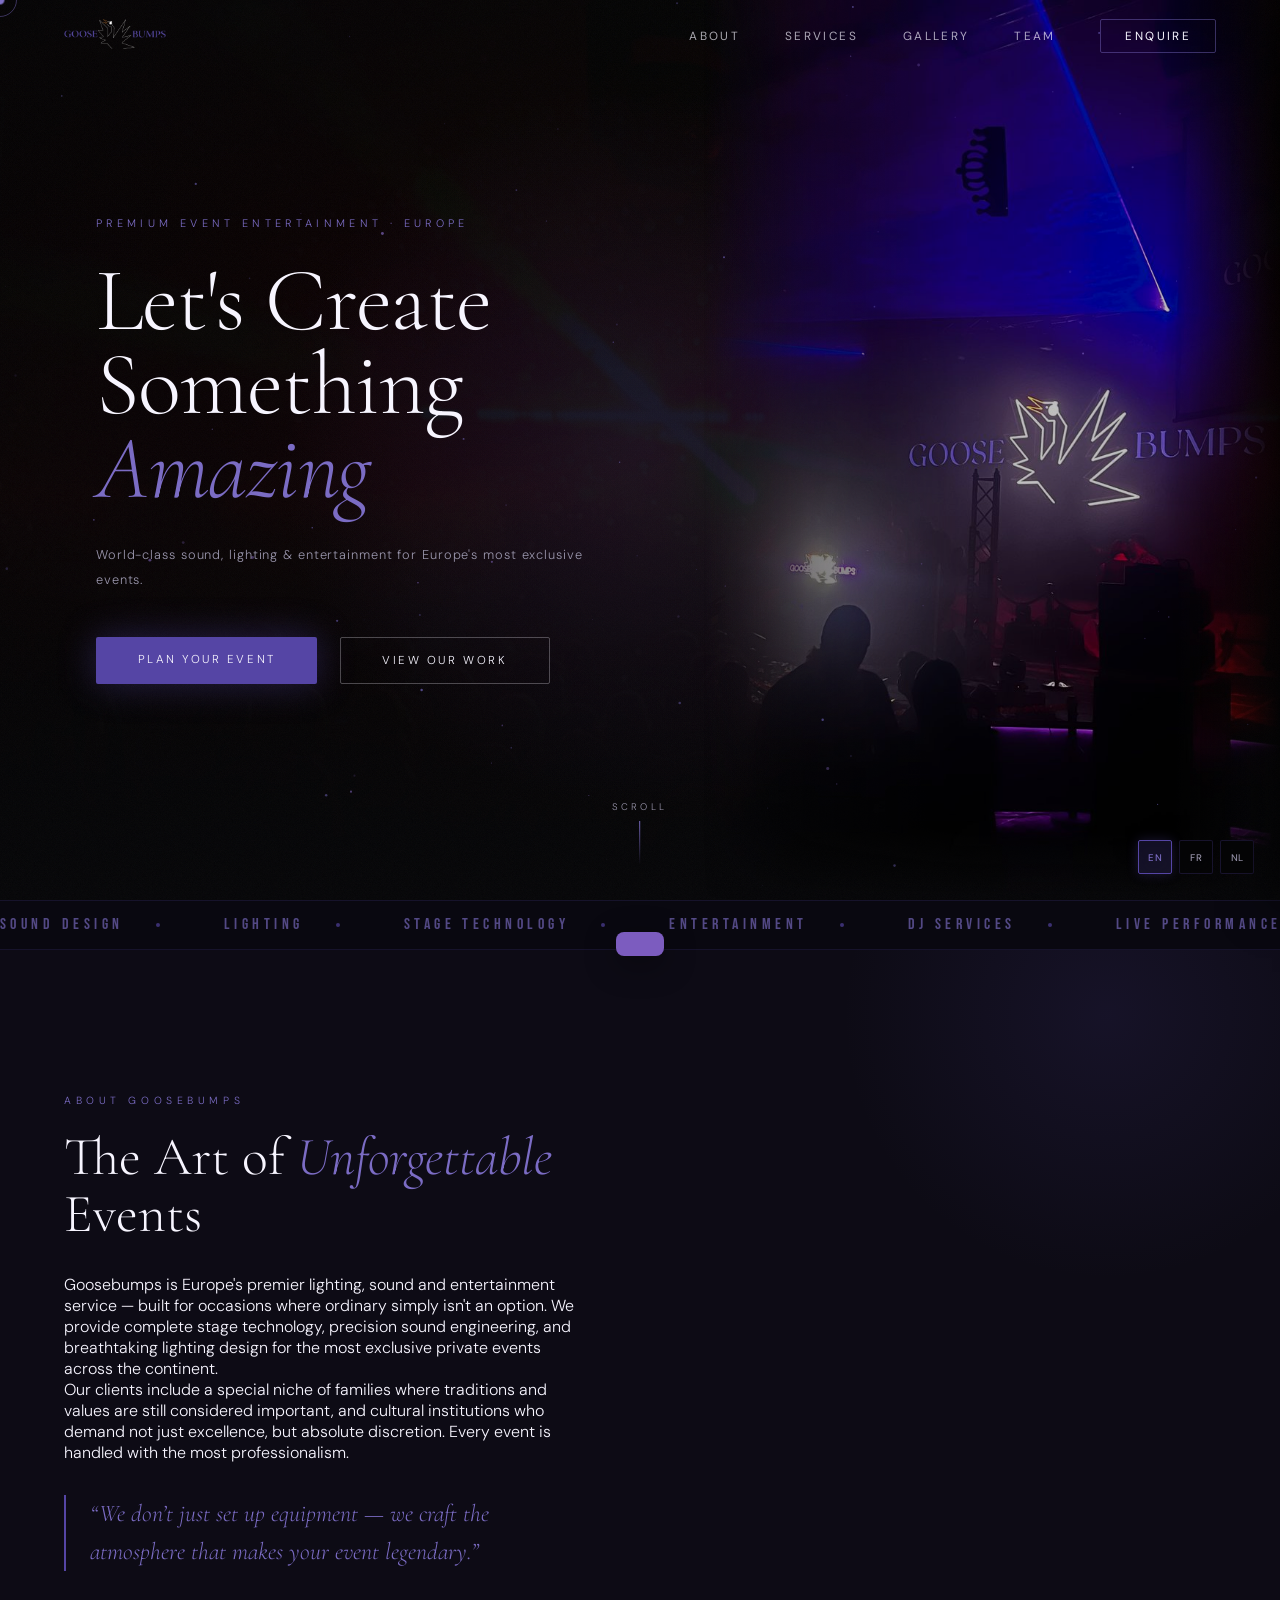
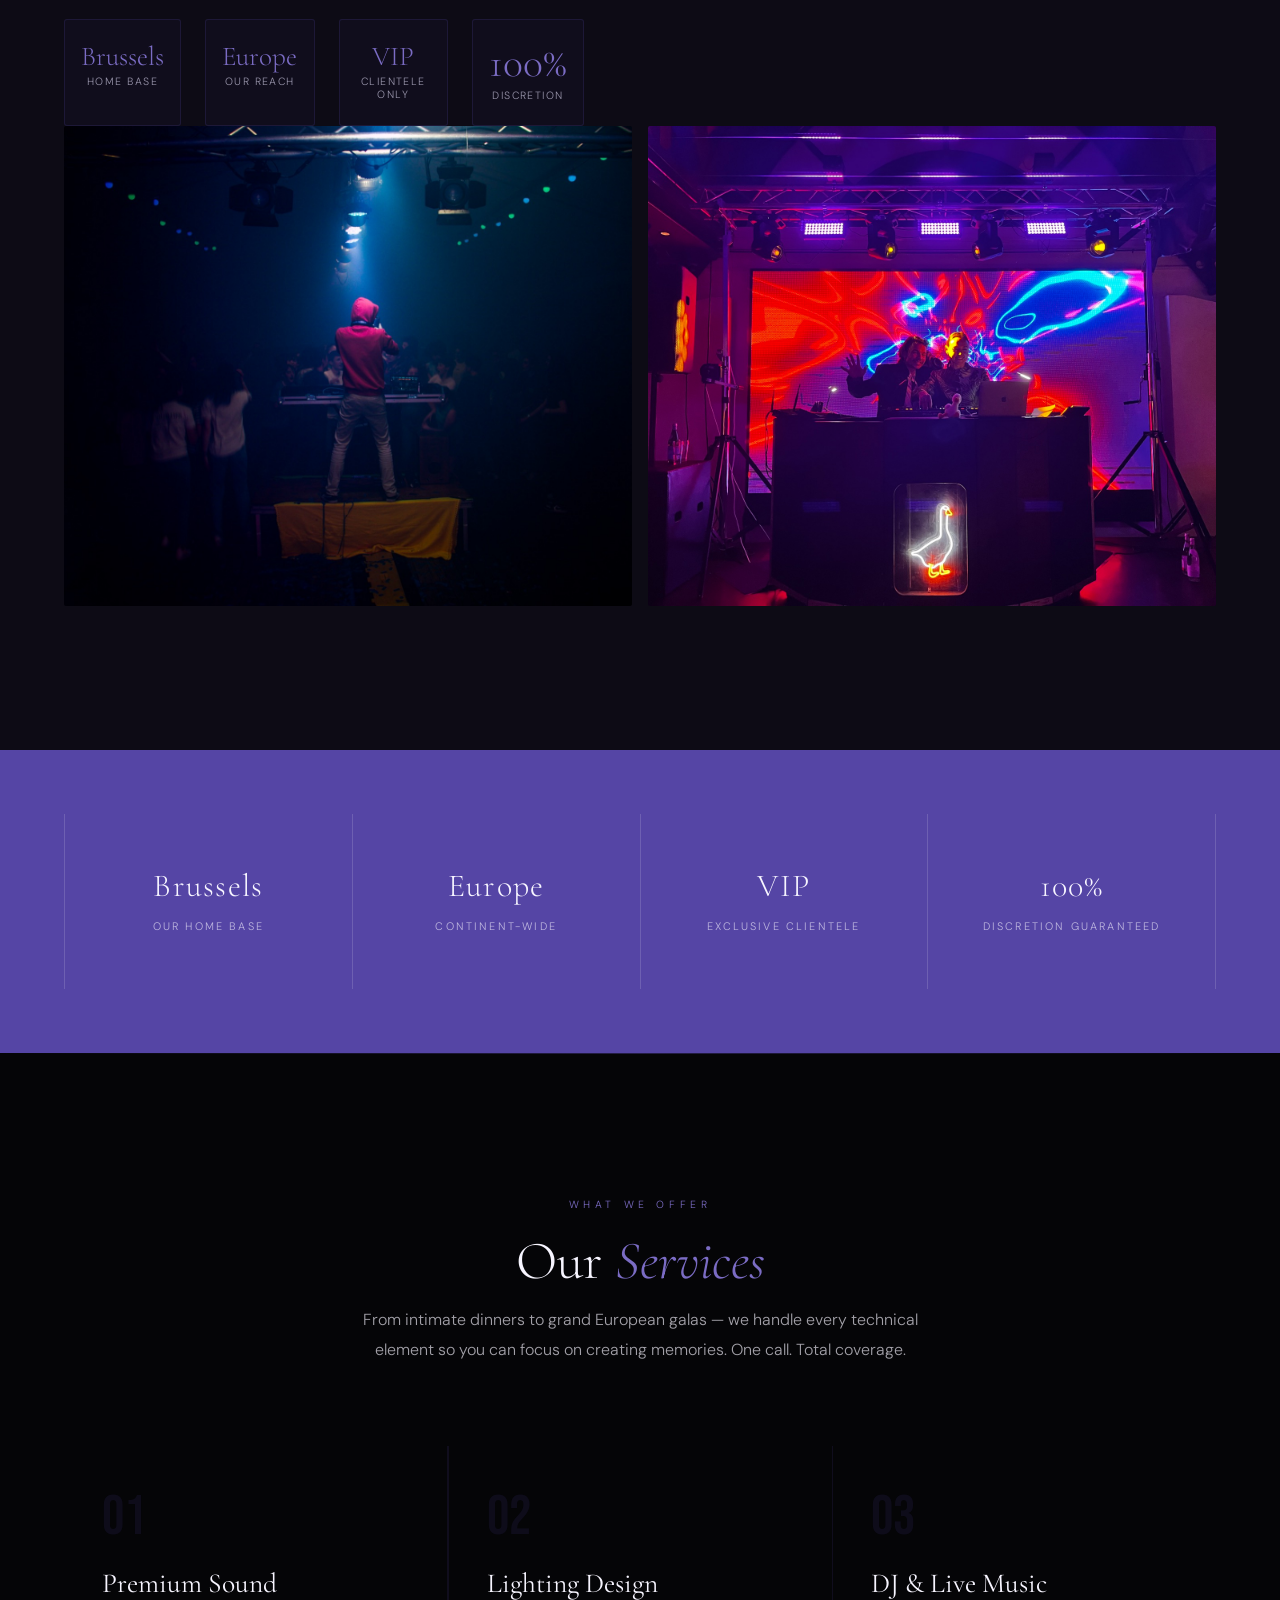
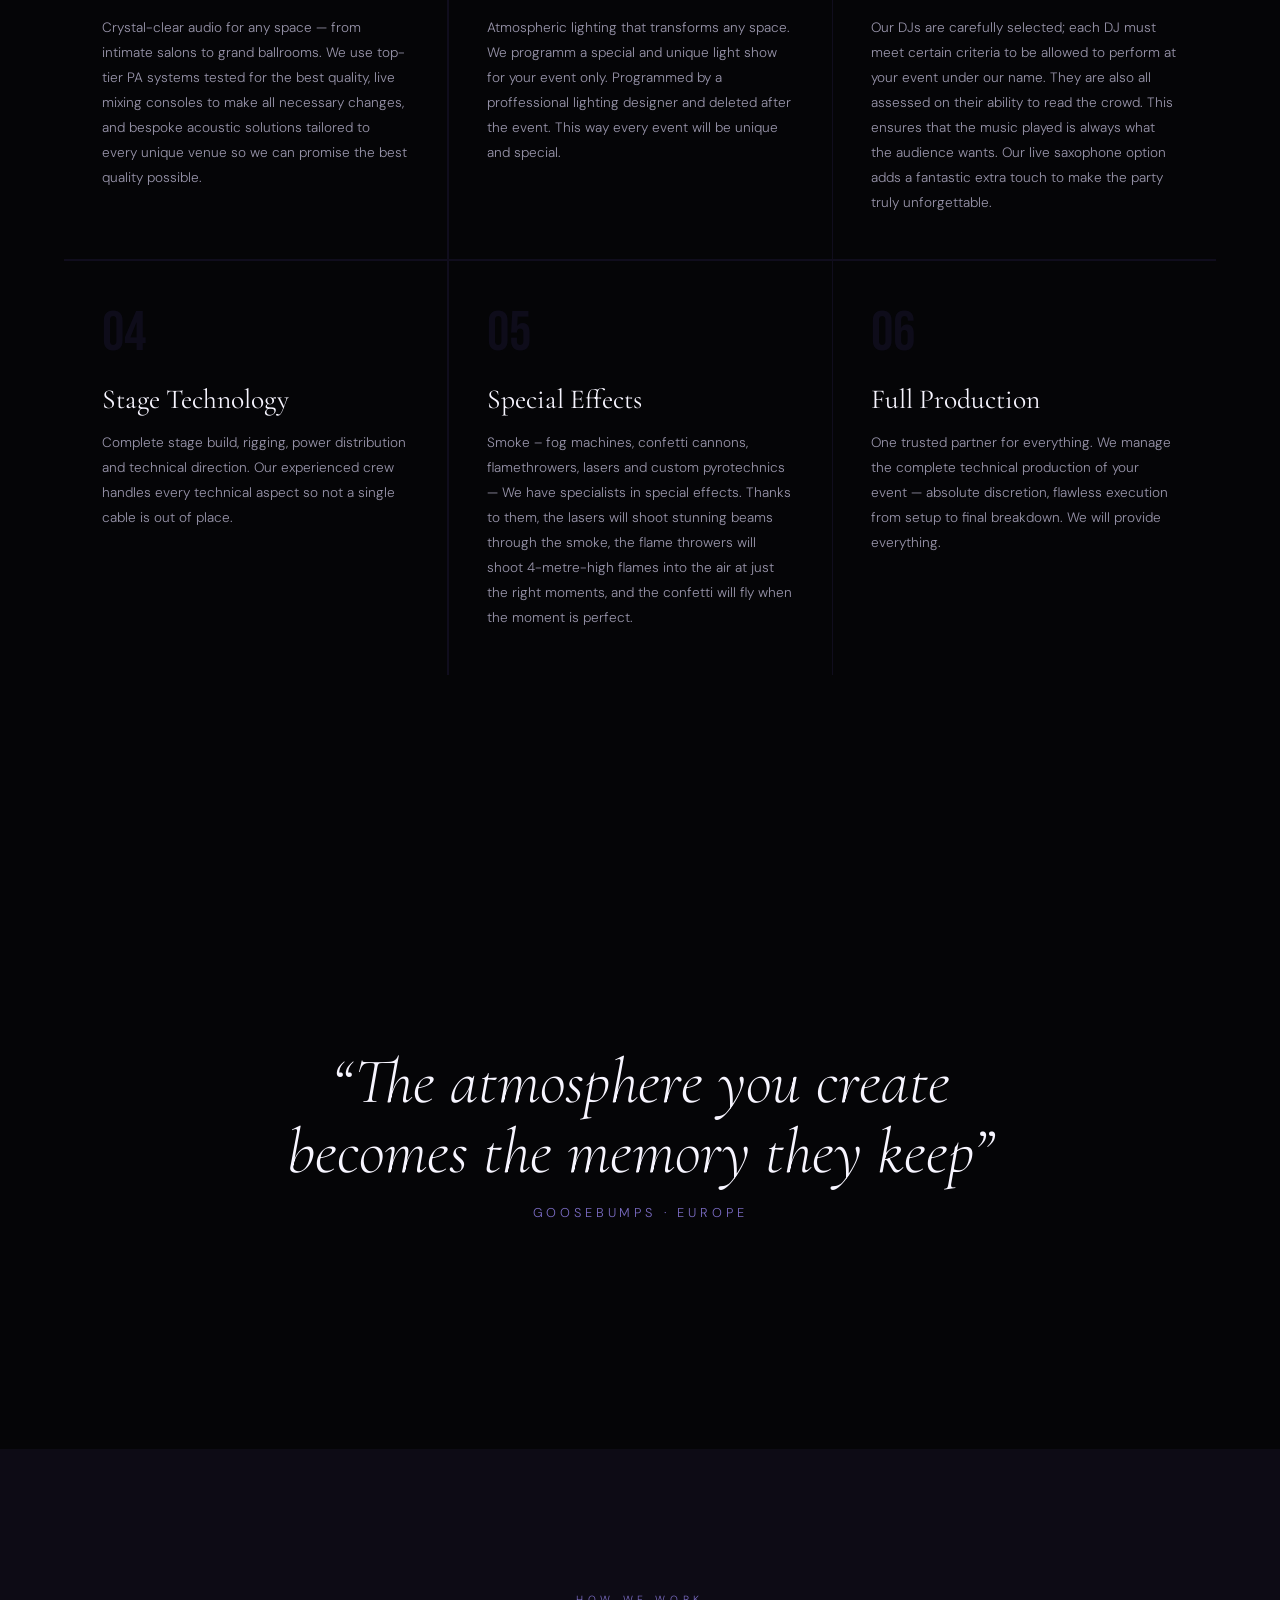
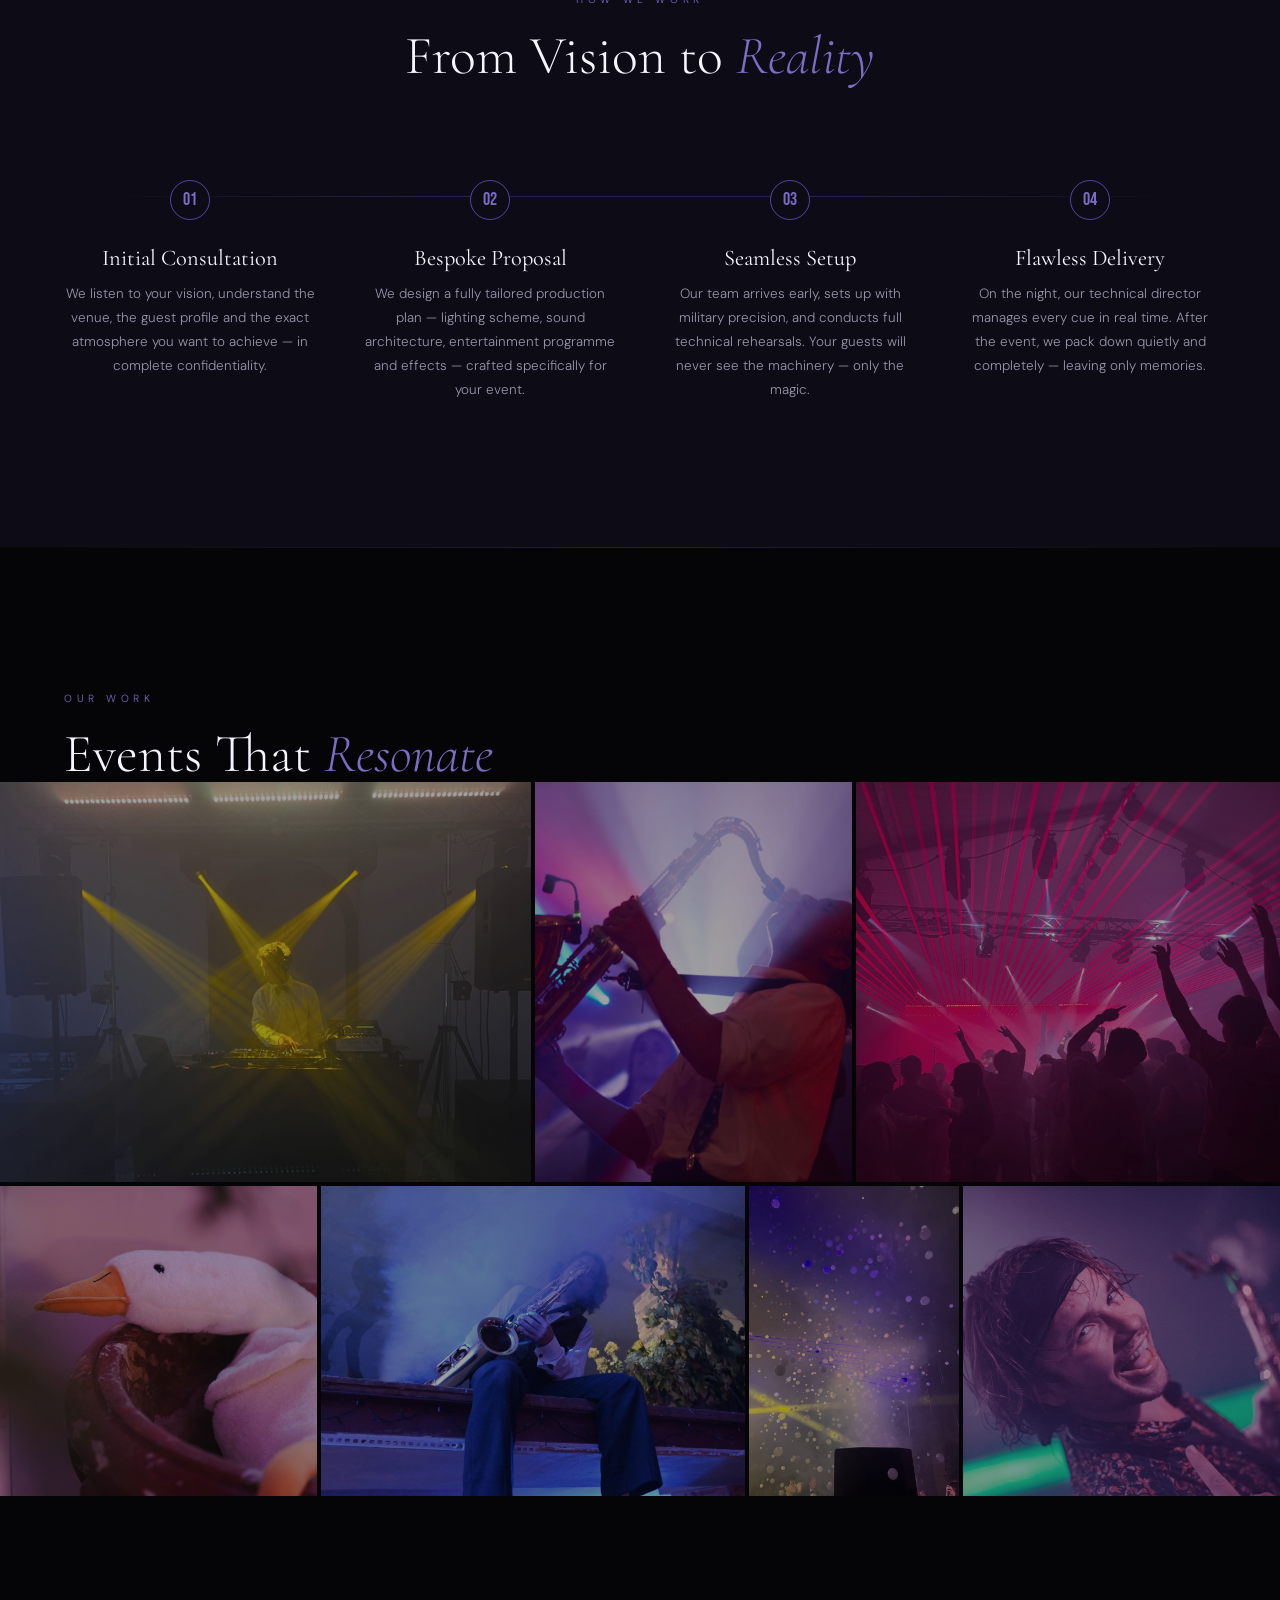
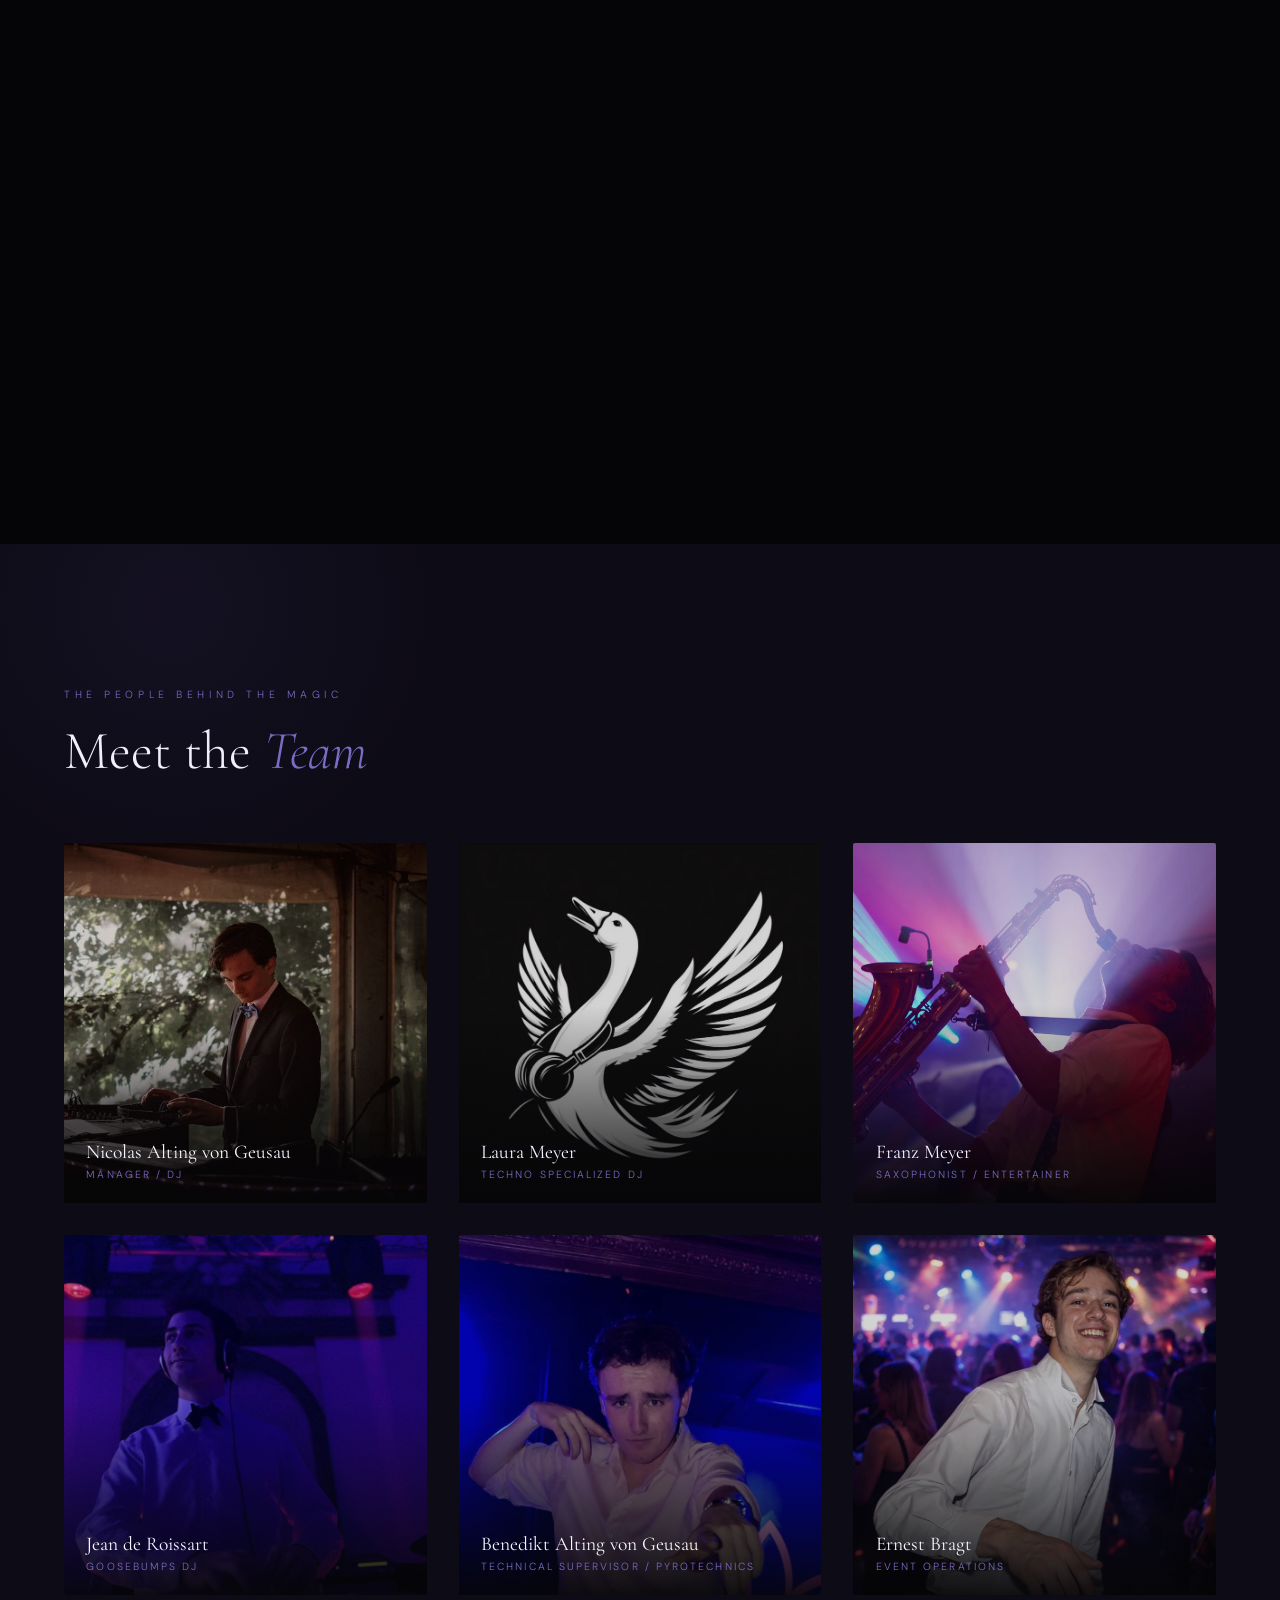
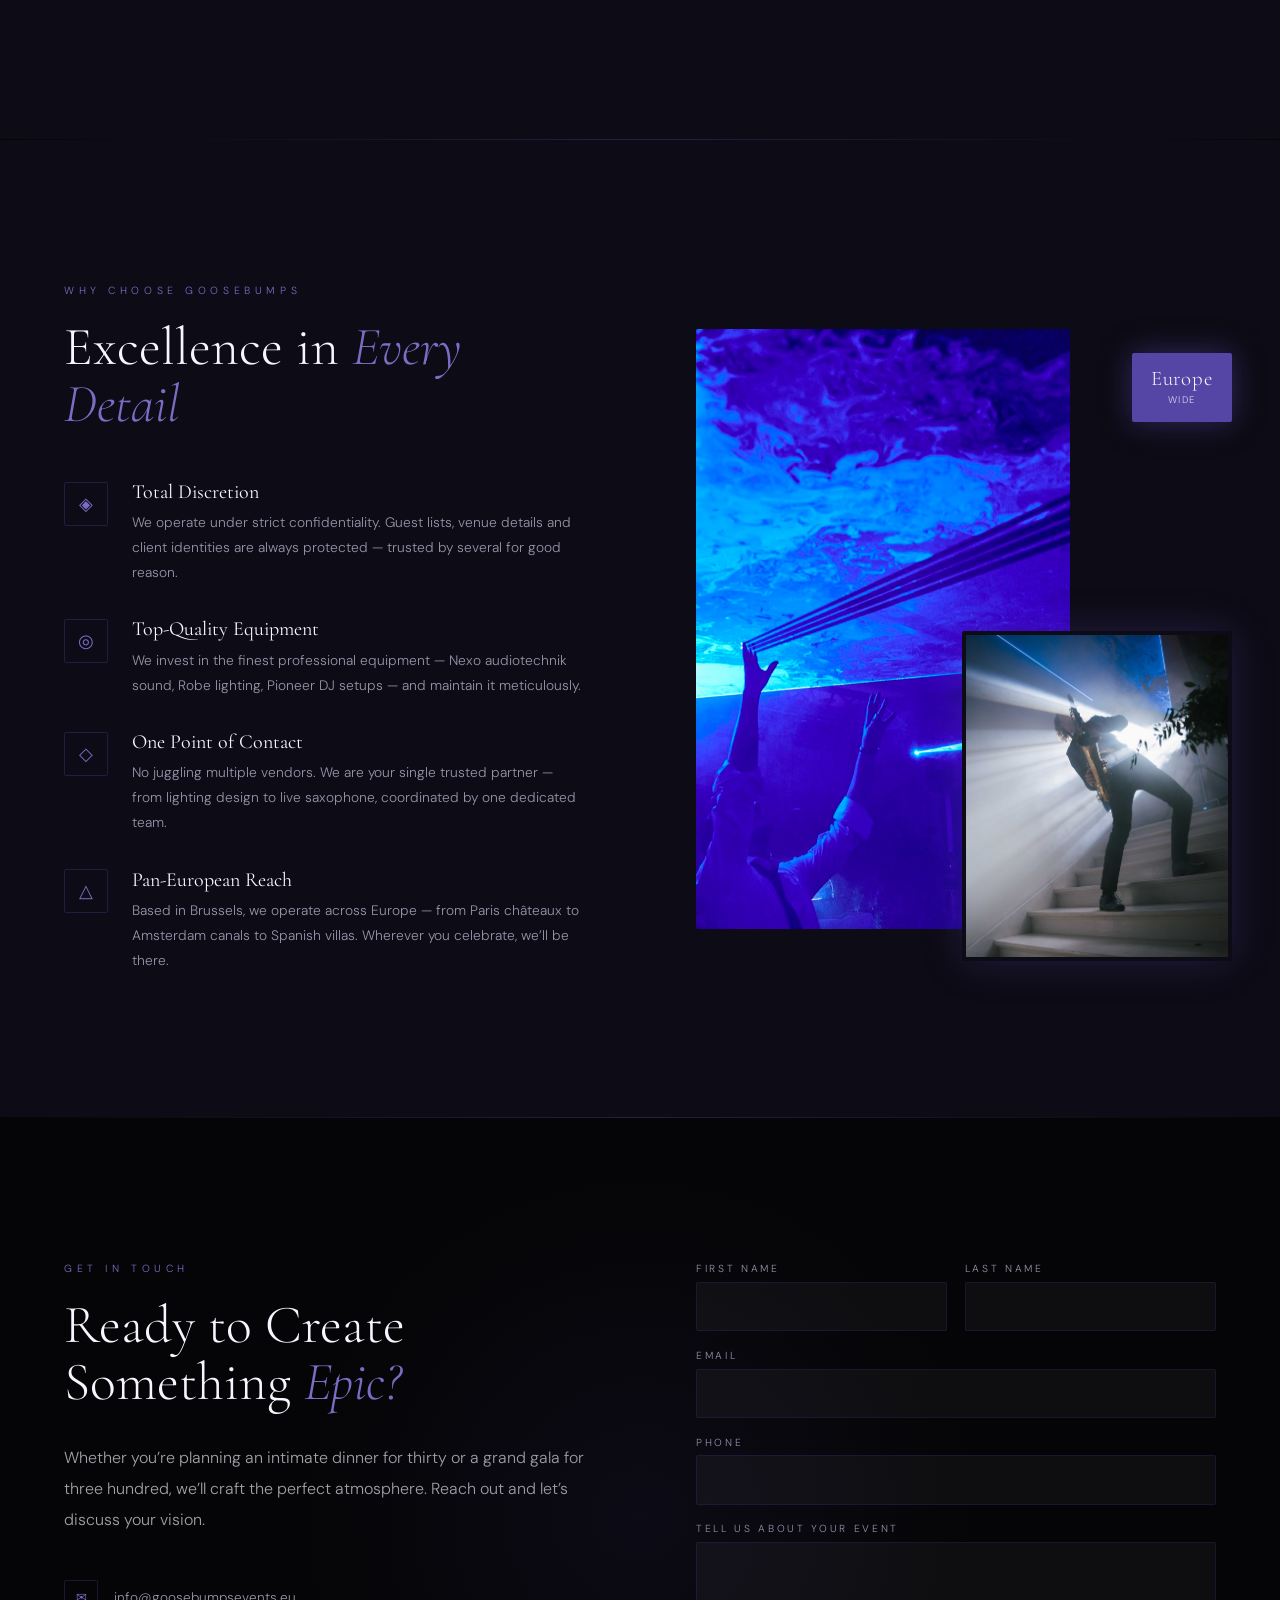
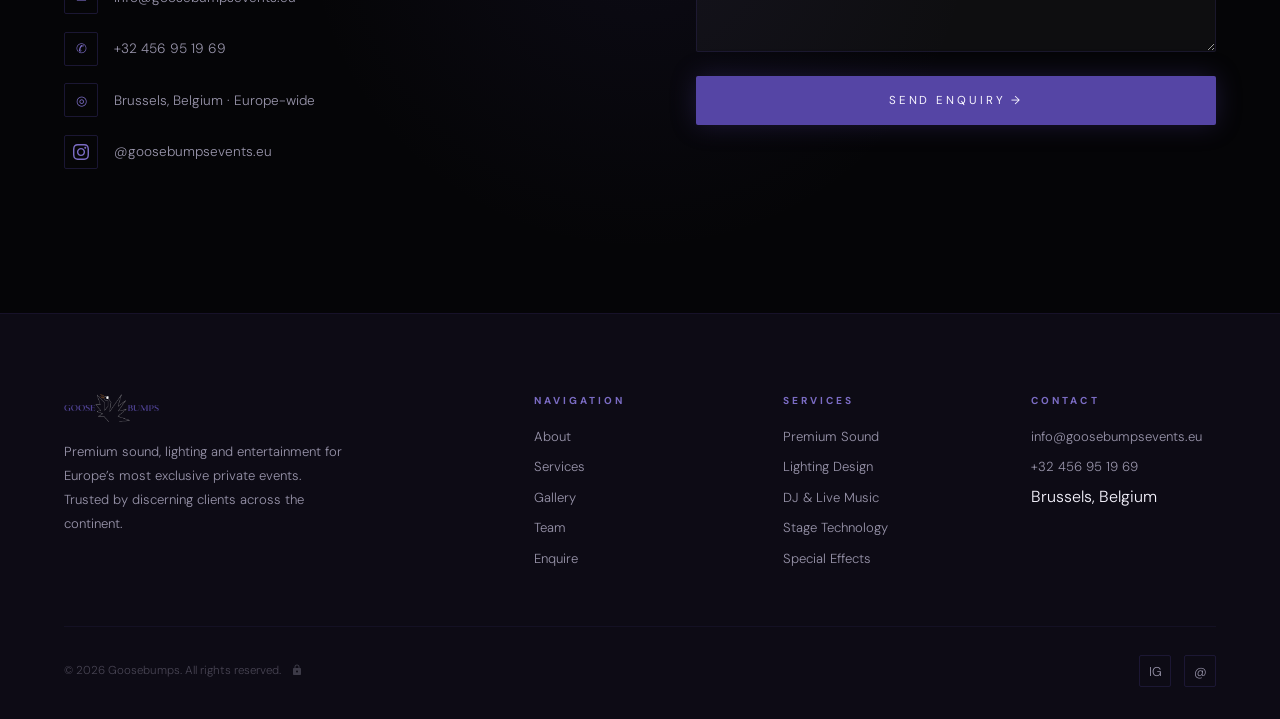
==== goosebumps_website_10_11.html @ fa86d926 "Restructure CMS: full-width topbar + zero overlap with website - Tab buttons move to #gcms-topbar: f" ====
<!DOCTYPE html>
<html lang="en" data-lang="en">
<head>
<meta charset="UTF-8">
<meta name="viewport" content="width=device-width, initial-scale=1.0">

<!-- ── PRIMARY META ── -->
<title>Goosebumps — Premium Sound, Lighting &amp; Event Entertainment | Brussels, Europe</title>
<meta name="description" content="Goosebumps: premium sound design, custom lighting, DJ services, live saxophone &amp; special effects for Europe's most exclusive private events. Brussels-based, operating across Europe.">
<meta name="keywords" content="event entertainment Brussels, premium sound lighting events, luxury event production Europe, DJ live music Belgium, event lighting design, private party entertainment, VIP event services, special effects events, stage technology Belgium, Goosebumps events">
<meta name="robots" content="index, follow, max-snippet:-1, max-image-preview:large, max-video-preview:-1">
<meta name="author" content="Goosebumps Event Entertainment">
<meta name="theme-color" content="#5545A5">

<!-- ── CANONICAL ── -->
<link rel="canonical" href="https://www.goosebumpsevents.eu/">

<!-- ── HREFLANG ── -->
<link rel="alternate" hreflang="en" href="https://www.goosebumpsevents.eu/">
<link rel="alternate" hreflang="fr" href="https://www.goosebumpsevents.eu/?lang=fr">
<link rel="alternate" hreflang="nl" href="https://www.goosebumpsevents.eu/?lang=nl">
<link rel="alternate" hreflang="x-default" href="https://www.goosebumpsevents.eu/">

<!-- ── OPEN GRAPH ── -->
<meta property="og:type" content="website">
<meta property="og:site_name" content="Goosebumps">
<meta property="og:url" content="https://www.goosebumpsevents.eu/">
<meta property="og:title" content="Goosebumps — Premium Sound, Lighting &amp; Event Entertainment | Europe">
<meta property="og:description" content="World-class sound design, custom lighting, DJ services, live saxophone &amp; special effects for Europe's most exclusive private events. Brussels-based, operating across Europe.">
<meta property="og:image" content="https://www.goosebumpsevents.eu/images/about.jpg">
<meta property="og:image:width" content="1200">
<meta property="og:image:height" content="630">
<meta property="og:image:alt" content="Goosebumps — Premium Event Entertainment">
<meta property="og:locale" content="en_GB">
<meta property="og:locale:alternate" content="fr_FR">
<meta property="og:locale:alternate" content="nl_BE">

<!-- ── TWITTER CARD ── -->
<meta name="twitter:card" content="summary_large_image">
<meta name="twitter:site" content="@goosebumpsevents">
<meta name="twitter:title" content="Goosebumps — Premium Sound, Lighting &amp; Event Entertainment | Europe">
<meta name="twitter:description" content="World-class sound design, custom lighting, DJ services, live saxophone &amp; special effects for Europe's most exclusive private events. Brussels-based.">
<meta name="twitter:image" content="https://www.goosebumpsevents.eu/images/about.jpg">
<meta name="twitter:image:alt" content="Goosebumps — Premium Event Entertainment">

<!-- ── FAVICON ── -->
<link rel="icon" type="image/x-icon" href="/favicon.ico">
<link rel="icon" type="image/png" sizes="32x32" href="/favicon-32x32.png">
<link rel="icon" type="image/png" sizes="16x16" href="/favicon-16x16.png">
<link rel="apple-touch-icon" sizes="180x180" href="/apple-touch-icon.png">
<link rel="manifest" href="/site.webmanifest">

<!-- ── JSON-LD STRUCTURED DATA ── -->
<script type="application/ld+json">
{
  "@context": "https://schema.org",
  "@graph": [
    {
      "@type": "Organization",
      "@id": "https://www.goosebumpsevents.eu/#organization",
      "name": "Goosebumps",
      "url": "https://www.goosebumpsevents.eu/",
      "logo": {
        "@type": "ImageObject",
        "url": "https://www.goosebumpsevents.eu/images/about.jpg",
        "width": 260,
        "height": 80
      },
      "description": "Goosebumps is Europe's premier premium event entertainment company specialising in world-class sound design, custom lighting, DJ services, live saxophone, stage technology and special effects for exclusive private events.",
      "email": "info@goosebumpsevents.eu",
      "telephone": "+3245695169",
      "address": {
        "@type": "PostalAddress",
        "addressLocality": "Brussels",
        "addressCountry": "BE"
      },
      "areaServed": [
        {"@type": "Country", "name": "Belgium"},
        {"@type": "Country", "name": "France"},
        {"@type": "Country", "name": "Netherlands"},
        {"@type": "Country", "name": "Spain"},
        {"@type": "Continent", "name": "Europe"}
      ],
      "sameAs": [
        "https://www.instagram.com/goosebumpsevents.eu/"
      ],
      "contactPoint": {
        "@type": "ContactPoint",
        "telephone": "+3245695169",
        "email": "info@goosebumpsevents.eu",
        "contactType": "customer service",
        "availableLanguage": ["English", "French", "Dutch"]
      }
    },
    {
      "@type": "EntertainmentBusiness",
      "@id": "https://www.goosebumpsevents.eu/#business",
      "name": "Goosebumps Event Entertainment",
      "url": "https://www.goosebumpsevents.eu/",
      "telephone": "+3245695169",
      "email": "info@goosebumpsevents.eu",
      "address": {
        "@type": "PostalAddress",
        "addressLocality": "Brussels",
        "addressCountry": "BE"
      },
      "description": "Premium sound, lighting and entertainment services for Europe's most exclusive private events and VIP celebrations.",
      "priceRange": "$$$$",
      "areaServed": "Europe",
      "hasOfferCatalog": {
        "@type": "OfferCatalog",
        "name": "Event Entertainment Services",
        "itemListElement": [
          {"@type": "Offer", "itemOffered": {"@type": "Service", "name": "Premium Sound", "description": "Crystal-clear audio, professional PA systems and bespoke acoustic solutions for events of any scale."}},
          {"@type": "Offer", "itemOffered": {"@type": "Service", "name": "Lighting Design", "description": "Atmospheric lighting design and custom show production for exclusive events."}},
          {"@type": "Offer", "itemOffered": {"@type": "Service", "name": "DJ & Live Music", "description": "World-class DJs and live musicians including saxophone for refined ambient sets and electrifying peak hours."}},
          {"@type": "Offer", "itemOffered": {"@type": "Service", "name": "Stage Technology", "description": "Complete stage build, rigging and technical direction for any venue."}},
          {"@type": "Offer", "itemOffered": {"@type": "Service", "name": "Special Effects", "description": "Fog, confetti, flamethrowers, lasers and pyrotechnics to elevate your event."}},
          {"@type": "Offer", "itemOffered": {"@type": "Service", "name": "Full Production", "description": "One-stop production management — from initial concept to flawless delivery."}}
        ]
      },
      "sameAs": [
        "https://www.instagram.com/goosebumpsevents.eu/"
      ]
    },
    {
      "@type": "WebSite",
      "@id": "https://www.goosebumpsevents.eu/#website",
      "url": "https://www.goosebumpsevents.eu/",
      "name": "Goosebumps",
      "description": "Premium event entertainment for Europe's most exclusive events.",
      "publisher": {"@id": "https://www.goosebumpsevents.eu/#organization"},
      "inLanguage": ["en", "fr", "nl"]
    },
    {
      "@type": "WebPage",
      "@id": "https://www.goosebumpsevents.eu/#webpage",
      "url": "https://www.goosebumpsevents.eu/",
      "name": "Goosebumps — Premium Sound, Lighting &amp; Event Entertainment | Brussels, Europe",
      "description": "Goosebumps: premium sound design, custom lighting, DJ services, live saxophone &amp; special effects for Europe's most exclusive private events.",
      "isPartOf": {"@id": "https://www.goosebumpsevents.eu/#website"},
      "about": {"@id": "https://www.goosebumpsevents.eu/#organization"},
      "breadcrumb": {
        "@type": "BreadcrumbList",
        "itemListElement": [
          {"@type": "ListItem", "position": 1, "name": "Home", "item": "https://www.goosebumpsevents.eu/"}
        ]
      }
    },
    {
      "@type": "FAQPage",
      "mainEntity": [
        {
          "@type": "Question",
          "name": "Where does Goosebumps operate?",
          "acceptedAnswer": {"@type": "Answer", "text": "Goosebumps is based in Brussels, Belgium and operates across Europe — including France, Netherlands, Spain, and beyond."}
        },
        {
          "@type": "Question",
          "name": "What services does Goosebumps offer?",
          "acceptedAnswer": {"@type": "Answer", "text": "We offer premium sound design, custom lighting, DJ & live music (including saxophone), stage technology, special effects, and full event production management."}
        },
        {
          "@type": "Question",
          "name": "How do I book Goosebumps for my event?",
          "acceptedAnswer": {"@type": "Answer", "text": "Contact us via email at info@goosebumpsevents.eu, call +32 456 95 19 69, or use the enquiry form on our website. We'll arrange an initial consultation and provide a bespoke proposal."}
        }
      ]
    }
  ]
}
</script>

<!-- ── PERFORMANCE HINTS ── -->
<link rel="preconnect" href="https://fonts.googleapis.com">
<link rel="preconnect" href="https://fonts.gstatic.com" crossorigin>
<link rel="dns-prefetch" href="https://www.instagram.com">
<link href="https://fonts.googleapis.com/css2?family=Cormorant+Garamond:ital,wght@0,300;0,400;0,600;1,300;1,400&family=Bebas+Neue&family=DM+Sans:wght@300;400;500&display=swap" rel="stylesheet">
<style>
:root{
  --black:#050507;--purple:#5545A5;--pl:#7B6CC4;--pg:rgba(85,69,165,0.4);
  --white:#F7F5FF;--grey:#9894AA;--dark:#0D0B15;--gold:#C8A96E;
}
*,*::before,*::after{box-sizing:border-box;margin:0;padding:0;}
html{scroll-behavior:smooth;}
body{background:var(--black);color:var(--white);font-family:'DM Sans',sans-serif;font-weight:300;overflow-x:hidden;cursor:none;}

/* SCROLLBAR */
::-webkit-scrollbar{width:4px;}
::-webkit-scrollbar-track{background:var(--black);}
::-webkit-scrollbar-thumb{background:var(--purple);border-radius:2px;}

/* ── LOADER ── */
#loader{position:fixed;inset:0;z-index:9999;background:var(--black);display:flex;flex-direction:column;align-items:center;justify-content:center;transition:opacity 1s ease,visibility 1s;}
#loader.out{opacity:0;visibility:hidden;pointer-events:none;}
#ll{width:260px;max-width:70vw;opacity:0;animation:lIn 1s .3s ease forwards;}
@keyframes lIn{from{opacity:0;transform:scale(.86) translateY(12px);}to{opacity:1;transform:scale(1) translateY(0);}}
.lbar{margin-top:2.4rem;width:150px;height:1px;background:rgba(85,69,165,.2);overflow:hidden;}
.lbar-f{height:100%;width:0;background:linear-gradient(90deg,var(--purple),var(--pl));animation:lBar 2s .2s cubic-bezier(.4,0,.2,1) forwards;box-shadow:0 0 12px var(--pg);}
@keyframes lBar{to{width:100%;}}
.ltag{margin-top:1.1rem;font-size:.6rem;letter-spacing:.46em;text-transform:uppercase;color:var(--pl);opacity:0;animation:fIn .8s .95s forwards;}

/* ── CURSOR ── */
#cur{position:fixed;width:9px;height:9px;background:var(--pl);border-radius:50%;pointer-events:none;z-index:9998;transform:translate(-50%,-50%);mix-blend-mode:screen;transition:transform .15s ease,width .2s,height .2s;}
#cur-ring{position:fixed;width:34px;height:34px;border:1px solid rgba(123,108,196,.45);border-radius:50%;pointer-events:none;z-index:9997;transform:translate(-50%,-50%);transition:width .3s,height .3s,border-color .3s;}

/* ── PROGRESS BAR ── */
#prog{position:fixed;top:0;left:0;height:2px;background:linear-gradient(90deg,var(--purple),var(--pl));z-index:9000;width:0;pointer-events:none;box-shadow:0 0 8px var(--pg);}

/* ── LANG — bottom right corner, horizontal ── */
#lang{position:fixed;bottom:1.6rem;right:1.6rem;z-index:600;display:flex;gap:.45rem;}
.lb{width:34px;height:34px;border:1px solid rgba(85,69,165,.25);border-radius:2px;background:rgba(5,5,7,.8);backdrop-filter:blur(8px);color:var(--grey);font-size:.6rem;letter-spacing:.06em;font-weight:500;cursor:pointer;transition:all .25s;display:flex;align-items:center;justify-content:center;font-family:'DM Sans',sans-serif;}
.lb:hover,.lb.on{border-color:var(--purple);color:var(--white);background:rgba(85,69,165,.22);box-shadow:0 0 12px rgba(85,69,165,.3);}
.lb.on{color:var(--pl);}

/* ── NAV ── */
nav{
  position:fixed !important;
  top:0 !important;
  left:0 !important;
  right:0 !important;
  width:100% !important;
  z-index:9000 !important;
  display:flex;
  align-items:center;
  justify-content:space-between;
  padding:1.2rem 4rem;
  transition:background .4s ease,padding .3s ease,box-shadow .4s ease;
  background:rgba(5,5,7,0);
  box-sizing:border-box;
}
nav.sc{
  background:rgba(8,6,18,0.95) !important;
  backdrop-filter:blur(20px) !important;
  -webkit-backdrop-filter:blur(20px) !important;
  padding:.8rem 4rem !important;
  border-bottom:1px solid rgba(85,69,165,.2);
  box-shadow:0 2px 30px rgba(0,0,0,.6);
}
.nav-logo{height:30px;display:block;}
.nav-menu{display:flex;gap:2.8rem;list-style:none;}
.nav-menu a{color:var(--white);text-decoration:none;font-size:.74rem;font-weight:400;letter-spacing:.2em;text-transform:uppercase;opacity:.68;transition:opacity .3s,color .3s;}
.nav-menu a:hover{opacity:1;color:var(--pl);}
.nav-cta{border:1px solid rgba(123,108,196,.45)!important;padding:.5rem 1.5rem!important;border-radius:2px;opacity:1!important;transition:background .3s,border-color .3s,box-shadow .3s!important;}
.nav-cta:hover{background:var(--purple)!important;border-color:var(--purple)!important;box-shadow:0 0 26px var(--pg)!important;}

/* ── HERO ── */
#hero{position:relative;height:100vh;min-height:650px;overflow:hidden;display:flex;align-items:center;justify-content:flex-start;}

/* Parallax layers */
.par-bg{position:absolute;inset:-12%;background-size:cover;background-position:center;will-change:transform;}
.par-layer1{filter:brightness(.44) saturate(1.3);}
.par-layer2{filter:brightness(.18) saturate(.6);mix-blend-mode:multiply;}

.hero-overlay{position:absolute;inset:0;background:linear-gradient(to bottom,rgba(5,5,7,.3) 0%,rgba(5,5,7,.05) 25%,rgba(5,5,7,.45) 72%,rgba(5,5,7,1) 100%),linear-gradient(135deg,rgba(5,5,7,.35) 0%,transparent 55%,rgba(5,5,7,.25) 100%);}
.hero-grain{position:absolute;inset:0;opacity:.038;background-image:url("data:image/svg+xml,%3Csvg viewBox='0 0 256 256' xmlns='http://www.w3.org/2000/svg'%3E%3Cfilter id='n'%3E%3CfeTurbulence type='fractalNoise' baseFrequency='.9' numOctaves='4' stitchTiles='stitch'/%3E%3C/filter%3E%3Crect width='100%25' height='100%25' filter='url(%23n)'/%3E%3C/svg%3E");background-size:180px 180px;pointer-events:none;}
.hero-aurora{position:absolute;inset:0;background:radial-gradient(600px circle at var(--ax,50%) var(--ay,50%),rgba(85,69,165,.16),transparent 60%);pointer-events:none;transition:none;}

/* ── HERO CONTENT — truly centered ── */
.hero-content{
  position:relative;z-index:3;
  display:flex;flex-direction:column;align-items:flex-start;
  text-align:left;
  width:55%;max-width:720px;
  padding:0 4rem 0 6rem;
  margin-left:0;
  margin-right:auto;
  /* NO transform here — parallax applied only to background layers */
}
.hero-eyebrow{font-size:.68rem;letter-spacing:.4em;text-transform:uppercase;color:var(--pl);margin-bottom:1.8rem;opacity:0;animation:fUp 1s .5s forwards;text-align:left;}
.hero-title{text-align:left;
  font-family:'Cormorant Garamond',serif;
  font-size:clamp(3rem,7vw,8.5rem);
  font-weight:300;line-height:.94;
  letter-spacing:-.01em;
  opacity:0;animation:fUp 1s .8s forwards;
  width:100%;
}
.hero-title em{font-style:italic;color:var(--pl);}
.hero-sub{font-size:clamp(.8rem,.95vw,.92rem);letter-spacing:.07em;color:var(--grey);margin-top:2rem;line-height:1.9;opacity:0;animation:fUp 1s 1.1s forwards;max-width:520px;text-align:left;}
.hero-actions{display:flex;gap:1.4rem;justify-content:flex-start;margin-top:2.8rem;opacity:0;animation:fUp 1s 1.3s forwards;flex-wrap:wrap;}
.btn-p{display:inline-block;padding:.95rem 2.6rem;background:var(--purple);color:var(--white);text-decoration:none;font-size:.72rem;letter-spacing:.22em;text-transform:uppercase;border-radius:2px;transition:background .3s,box-shadow .3s,transform .2s;box-shadow:0 0 36px rgba(85,69,165,.4);}
.btn-p:hover{background:var(--pl);box-shadow:0 0 56px rgba(85,69,165,.7);transform:translateY(-2px);}
.btn-g{display:inline-block;padding:.95rem 2.6rem;border:1px solid rgba(247,245,255,.28);color:var(--white);text-decoration:none;font-size:.72rem;letter-spacing:.22em;text-transform:uppercase;border-radius:2px;transition:border-color .3s,background .3s,transform .2s;}
.btn-g:hover{border-color:var(--pl);background:rgba(85,69,165,.1);transform:translateY(-2px);}
.hero-scroll{position:absolute;bottom:2.2rem;left:50%;transform:translateX(-50%);display:flex;flex-direction:column;align-items:center;gap:.5rem;opacity:0;animation:fIn 1s 2.2s forwards;z-index:3;}
.hero-scroll span{font-size:.6rem;letter-spacing:.34em;text-transform:uppercase;color:var(--grey);}
.scroll-line{width:1px;height:44px;background:linear-gradient(to bottom,var(--pl),transparent);animation:sPulse 2s ease-in-out infinite;}
@keyframes sPulse{0%,100%{opacity:.35;transform:scaleY(1);}50%{opacity:1;transform:scaleY(1.15);}}

/* ── CANVAS PARTICLES (behind hero) ── */
#ptcl{position:absolute;inset:0;z-index:2;pointer-events:none;}

/* ── MARQUEE ── */
.mwrap{overflow:hidden;border-top:1px solid rgba(85,69,165,.18);border-bottom:1px solid rgba(85,69,165,.18);background:rgba(85,69,165,.05);padding:.9rem 0;}
.mtrack{display:flex;gap:4rem;animation:mscroll 28s linear infinite;white-space:nowrap;}
.mitem{font-family:'Bebas Neue',sans-serif;font-size:1rem;letter-spacing:.28em;color:var(--pl);opacity:.65;flex-shrink:0;display:flex;align-items:center;gap:2rem;}
.mdot{width:4px;height:4px;border-radius:50%;background:var(--purple);flex-shrink:0;}
@keyframes mscroll{from{transform:translateX(0);}to{transform:translateX(-50%);}}

/* ── SHARED ── */
section{padding:9rem 0;}
.ctr{max-width:1280px;margin:0 auto;padding:0 4rem;}
.sec-label{font-size:.65rem;letter-spacing:.44em;text-transform:uppercase;color:var(--pl);margin-bottom:1.3rem;display:block;}
.sec-title{font-family:'Cormorant Garamond',serif;font-size:clamp(2.6rem,4.2vw,4.6rem);font-weight:300;line-height:1.06;}
.sec-title em{font-style:italic;color:var(--pl);}
.divider{height:1px;background:linear-gradient(to right,transparent,rgba(85,69,165,.4),transparent);}

/* ── SCROLL ANIMATIONS ── */
.sa{opacity:0;transition:opacity .9s cubic-bezier(.16,1,.3,1),transform .9s cubic-bezier(.16,1,.3,1);}
.sa.from-bottom{transform:translateY(48px);}
.sa.from-left{transform:translateX(-48px);}
.sa.from-right{transform:translateX(48px);}
.sa.scale-in{transform:scale(.94);}
.sa.visible{opacity:1;transform:none;}
.d1{transition-delay:.1s;}.d2{transition-delay:.2s;}.d3{transition-delay:.3s;}.d4{transition-delay:.4s;}.d5{transition-delay:.5s;}

/* ── ABOUT ── */
#about{background:var(--dark);position:relative;overflow:hidden;}
#about::before{content:'';position:absolute;top:-15%;right:-8%;width:550px;height:550px;background:radial-gradient(circle,rgba(85,69,165,.13) 0%,transparent 68%);pointer-events:none;}
.about-grid{display:grid;grid-template-columns:1fr 1fr;gap:7rem;align-items:center;}
.about-text p{font-size:1.03rem;line-height:1.95;color:rgba(247,245,255,.7);margin-bottom:1.4rem;}
.about-quote{font-family:'Cormorant Garamond',serif;font-size:1.5rem;font-weight:300;font-style:italic;line-height:1.6;color:var(--pl);border-left:2px solid var(--purple);padding-left:1.5rem;margin:2rem 0;}
.stats-row{display:grid;grid-template-columns:repeat(4,1fr);gap:1.5rem;margin-top:3rem;}
.stat{padding:1.4rem 1rem;border:1px solid rgba(85,69,165,.2);border-radius:3px;background:rgba(85,69,165,.05);transition:border-color .3s,background .3s,transform .3s;cursor:default;text-align:center;}
.stat:hover{border-color:rgba(85,69,165,.5);background:rgba(85,69,165,.1);transform:translateY(-4px);}
.stat-n{font-family:'Cormorant Garamond',serif;font-size:2.6rem;font-weight:300;color:var(--pl);line-height:1;}
.stat-l{font-size:.66rem;letter-spacing:.14em;color:var(--grey);text-transform:uppercase;margin-top:.3rem;}
.about-imgs{position:relative;display:grid;grid-template-columns:1fr 1fr;gap:1rem;align-items:end;}
.about-img-main{width:100%;height:480px;object-fit:cover;object-position:center 30%;border-radius:2px;display:block;}
.about-img-side{width:100%;height:480px;object-fit:cover;object-position:center top;border-radius:2px;display:block;}
.img-frame{position:absolute;top:-1.2rem;left:-1.2rem;right:2rem;bottom:1.2rem;border:1px solid rgba(85,69,165,.25);border-radius:2px;pointer-events:none;z-index:-1;}

/* ── NUMBERS BAND ── */
#numbers{background:var(--purple);padding:4rem 0;}
.num-grid{display:grid;grid-template-columns:repeat(4,1fr);gap:0;border-left:1px solid rgba(255,255,255,.15);width:100%;}
.num-item{padding:3.5rem 1rem;border-right:1px solid rgba(255,255,255,.15);text-align:center;display:flex;flex-direction:column;align-items:center;justify-content:center;gap:.6rem;}
.num-val{font-family:'Cormorant Garamond',serif;font-size:3.5rem;font-weight:300;color:var(--white);line-height:1;}
.num-label{font-size:.68rem;letter-spacing:.2em;text-transform:uppercase;color:rgba(247,245,255,.65);margin-top:.5rem;}

/* ── SERVICES ── */
#services{background:var(--black);position:relative;}
.services-intro{text-align:center;max-width:600px;margin:0 auto 5rem;color:rgba(247,245,255,.65);font-size:1rem;line-height:1.9;}
.sg{display:grid;grid-template-columns:repeat(3,1fr);gap:1.5px;background:rgba(85,69,165,.14);}
.sc{background:var(--black);padding:2.8rem 2.4rem;position:relative;overflow:hidden;transition:background .4s;cursor:default;}
.sc::after{content:'';position:absolute;bottom:0;left:0;right:0;height:2px;background:linear-gradient(to right,transparent,var(--purple),transparent);transform:scaleX(0);transition:transform .45s;}
.sc:hover{background:rgba(85,69,165,.07);}
.sc:hover::after{transform:scaleX(1);}
.sc-num{font-family:'Bebas Neue',sans-serif;font-size:3.5rem;color:rgba(85,69,165,.12);line-height:1;margin-bottom:1.3rem;transition:color .4s;}
.sc:hover .sc-num{color:rgba(85,69,165,.28);}
.sc-name{font-family:'Cormorant Garamond',serif;font-size:1.72rem;font-weight:400;margin-bottom:.9rem;}
.sc-desc{font-size:.85rem;line-height:1.84;color:var(--grey);}
.sc-glow{position:absolute;bottom:-50px;right:-50px;width:150px;height:150px;background:radial-gradient(circle,rgba(85,69,165,.28) 0%,transparent 70%);opacity:0;transition:opacity .4s;pointer-events:none;}
.sc:hover .sc-glow{opacity:1;}
/* Ripple */
.ripple{position:absolute;border-radius:50%;background:rgba(123,108,196,.25);pointer-events:none;transform:scale(0);animation:rOut .75s ease-out forwards;}
@keyframes rOut{to{transform:scale(5);opacity:0;}}
/* Spotlight */
#svc-spot{position:absolute;inset:0;background:radial-gradient(400px circle at var(--sx,-999px) var(--sy,-999px),rgba(123,108,196,.1) 0%,transparent 65%);pointer-events:none;}

/* ── FULL-BLEED DIVIDER PHOTO ── */
.photo-break{position:relative;height:70vh;overflow:hidden;}
.photo-break-bg{position:absolute;inset:-15%;background-size:cover;background-position:center;will-change:transform;}
.photo-break-overlay{position:absolute;inset:0;background:rgba(5,5,7,.6);display:flex;align-items:center;justify-content:center;}
.photo-break-text{text-align:center;z-index:2;}
.photo-break-text h2{font-family:'Cormorant Garamond',serif;font-size:clamp(2.5rem,5vw,5.5rem);font-weight:300;font-style:italic;line-height:1.1;}
.photo-break-text p{font-size:.8rem;letter-spacing:.3em;text-transform:uppercase;color:var(--pl);margin-top:1rem;}

/* ── PROCESS ── */
#process{background:var(--dark);}
.process-steps{display:grid;grid-template-columns:repeat(4,1fr);gap:3rem;margin-top:5rem;position:relative;}
.process-steps::before{content:'';position:absolute;top:2rem;left:2rem;right:2rem;height:1px;background:linear-gradient(to right,transparent,rgba(85,69,165,.4),rgba(85,69,165,.4),transparent);}
.step{text-align:center;padding-top:1rem;}
.step-num{width:40px;height:40px;border:1px solid var(--purple);border-radius:50%;display:flex;align-items:center;justify-content:center;font-family:'Bebas Neue',sans-serif;font-size:1.1rem;color:var(--pl);margin:0 auto 1.5rem;background:var(--dark);position:relative;z-index:1;}
.step-title{font-family:'Cormorant Garamond',serif;font-size:1.4rem;font-weight:400;margin-bottom:.7rem;}
.step-desc{font-size:.84rem;line-height:1.8;color:var(--grey);}

/* ── GALLERY ── */
#gallery{background:var(--black);padding-bottom:0;}
.gallery-tabs{display:flex;gap:1.5rem;margin:2.5rem 0 1.5rem;}
.gtab{background:none;border:none;font-family:'DM Sans',sans-serif;font-size:.7rem;letter-spacing:.2em;text-transform:uppercase;color:var(--grey);cursor:pointer;padding:.5rem 0;border-bottom:1px solid transparent;transition:color .3s,border-color .3s;}
.gtab.on{color:var(--pl);border-color:var(--pl);}
.gg{display:grid;grid-template-columns:repeat(12,1fr);gap:4px;}
.gi{overflow:hidden;position:relative;cursor:zoom-in;}
.gi img{width:100%;height:100%;object-fit:cover;display:block;transition:transform .65s cubic-bezier(.25,.46,.45,.94),filter .5s;filter:brightness(.8) saturate(.85);}
.gi:hover img{transform:scale(1.06);filter:brightness(1) saturate(1.12);}
.gi::after{content:'';position:absolute;inset:0;background:rgba(5,5,7,.22);transition:opacity .4s;}
.gi:hover::after{opacity:0;}
/* masonry */
.gi:nth-child(1){grid-column:1/6;height:400px;}
.gi:nth-child(2){grid-column:6/9;height:400px;}
.gi:nth-child(3){grid-column:9/13;height:400px;}
.gi:nth-child(4){grid-column:1/4;height:310px;}
.gi:nth-child(5){grid-column:4/8;height:310px;}
.gi:nth-child(6){grid-column:8/10;height:310px;}
.gi:nth-child(7){grid-column:10/13;height:310px;}
.gi:nth-child(8){grid-column:1/5;height:350px;}
.gi:nth-child(9){grid-column:5/9;height:350px;}
.gi:nth-child(10){grid-column:9/13;height:350px;}
.gi:nth-child(11){grid-column:1/7;height:290px;}
.gi:nth-child(12){grid-column:7/13;height:290px;}

/* ── TEAM ── */
#team{background:var(--dark);position:relative;overflow:hidden;}
#team::before{content:'';position:absolute;top:-20%;left:-10%;width:600px;height:600px;background:radial-gradient(circle,rgba(85,69,165,.09) 0%,transparent 68%);pointer-events:none;}
.tgrid{display:grid;grid-template-columns:repeat(3,1fr);gap:2rem;margin-top:4rem;}
.tc{position:relative;overflow:hidden;border-radius:2px;}
.tiw{height:360px;overflow:hidden;position:relative;}
.tiw img{width:100%;height:100%;object-fit:cover;object-position:top center;transition:transform .6s,filter .5s;filter:grayscale(15%) brightness(.83);}
.tc:hover .tiw img{transform:scale(1.06);filter:grayscale(0%) brightness(.9);}
.tiw::after{content:'';position:absolute;inset:0;background:linear-gradient(to top,rgba(5,5,7,.92) 0%,transparent 55%);}
.tinfo{position:absolute;bottom:0;left:0;right:0;padding:1.4rem;z-index:2;transition:opacity .3s;}
.tc:hover .tinfo{opacity:0;}
.tname{font-family:'Cormorant Garamond',serif;font-size:1.22rem;font-weight:400;}
.trole{font-size:.65rem;letter-spacing:.2em;text-transform:uppercase;color:var(--pl);margin-top:.22rem;}
.tov{position:absolute;inset:0;background:linear-gradient(135deg,rgba(85,69,165,.93),rgba(28,19,68,.97));display:flex;align-items:center;justify-content:center;opacity:0;transition:opacity .4s;z-index:3;}
.tc:hover .tov{opacity:1;}
.tbio{font-size:.81rem;line-height:1.85;text-align:center;padding:1.8rem;}
.tbio strong{display:block;font-family:'Cormorant Garamond',serif;font-size:1.15rem;font-weight:400;margin-bottom:.3rem;}
.tbio .trole2{display:block;font-size:.6rem;letter-spacing:.24em;text-transform:uppercase;color:rgba(247,245,255,.52);margin-bottom:.85rem;}

/* ── TESTIMONIALS ── */
#testimonials{background:var(--black);overflow:hidden;position:relative;}
#testimonials::before{content:'';position:absolute;inset:0;background:radial-gradient(ellipse at center,rgba(85,69,165,.1) 0%,transparent 70%);pointer-events:none;}
.tsl-wrap{max-width:820px;margin:0 auto;text-align:center;}
.tsl-big-q{font-family:'Cormorant Garamond',serif;font-size:6rem;line-height:.4;color:var(--purple);opacity:.25;display:block;margin-bottom:2rem;}
.tsl-text{font-family:'Cormorant Garamond',serif;font-size:clamp(1.3rem,2.2vw,1.9rem);font-weight:300;font-style:italic;line-height:1.65;opacity:.9;transition:opacity .4s;}
.tsl-auth{margin-top:2rem;font-size:.68rem;letter-spacing:.3em;text-transform:uppercase;color:var(--pl);transition:opacity .4s;}
.tsl-dots{display:flex;gap:.6rem;justify-content:center;margin-top:2.6rem;}
.tdot{width:5px;height:5px;border-radius:50%;background:var(--grey);cursor:pointer;transition:background .3s,transform .3s;border:none;}
.tdot.on{background:var(--pl);transform:scale(1.5);}

/* ── WHY US ── */
#why{background:var(--dark);}
.why-grid{display:grid;grid-template-columns:1fr 1fr;gap:7rem;align-items:center;}
.why-list{display:flex;flex-direction:column;gap:2rem;margin-top:3rem;}
.why-item{display:flex;gap:1.5rem;align-items:flex-start;}
.why-icon{width:44px;height:44px;flex-shrink:0;border:1px solid rgba(85,69,165,.3);border-radius:2px;display:flex;align-items:center;justify-content:center;color:var(--pl);font-size:1.1rem;margin-top:.1rem;}
.why-text h4{font-family:'Cormorant Garamond',serif;font-size:1.25rem;font-weight:400;margin-bottom:.4rem;}
.why-text p{font-size:.86rem;line-height:1.82;color:var(--grey);}
.why-visual{position:relative;}
.why-img-stack{position:relative;height:600px;}
.why-img-a{width:72%;height:100%;object-fit:cover;border-radius:2px;display:block;position:absolute;top:0;left:0;}
.why-img-b{width:52%;height:55%;object-fit:cover;border-radius:2px;display:block;position:absolute;bottom:-2rem;right:-1rem;border:4px solid var(--dark);box-shadow:0 0 40px rgba(85,69,165,.3);}
.why-badge{position:absolute;top:1.5rem;right:-1rem;background:var(--purple);color:var(--white);padding:1rem 1.2rem;border-radius:2px;text-align:center;z-index:2;box-shadow:0 0 30px rgba(85,69,165,.5);}
.why-badge .badge-n{font-family:'Cormorant Garamond',serif;font-size:2rem;font-weight:300;line-height:1;}
.why-badge .badge-l{font-size:.6rem;letter-spacing:.15em;text-transform:uppercase;opacity:.8;margin-top:.2rem;}

/* ── CONTACT ── */
#contact{background:var(--black);position:relative;overflow:hidden;}
#contact::before{content:'';position:absolute;top:50%;left:50%;transform:translate(-50%,-50%);width:700px;height:700px;background:radial-gradient(circle,rgba(85,69,165,.09) 0%,transparent 68%);pointer-events:none;}
.csplit{display:grid;grid-template-columns:1fr 1fr;gap:7rem;align-items:start;}
.c-info p{font-size:1rem;line-height:1.95;color:rgba(247,245,255,.65);margin-bottom:2.8rem;}
.c-details{display:flex;flex-direction:column;gap:1.1rem;}
.c-detail{display:flex;align-items:center;gap:1rem;font-size:.85rem;color:var(--grey);}
.c-icon{width:34px;height:34px;border:1px solid rgba(85,69,165,.28);border-radius:2px;display:flex;align-items:center;justify-content:center;flex-shrink:0;color:var(--pl);font-size:.8rem;}
.c-detail a{color:var(--grey);text-decoration:none;transition:color .3s;}
.c-detail a:hover{color:var(--pl);}
.cf{display:flex;flex-direction:column;gap:1.1rem;}
.fg{display:flex;flex-direction:column;gap:.42rem;}
.fg label{font-size:.64rem;letter-spacing:.26em;text-transform:uppercase;color:var(--grey);}
.fg input,.fg textarea,.fg select{background:rgba(255,255,255,.04);border:1px solid rgba(85,69,165,.18);color:var(--white);padding:.92rem 1.1rem;font-family:'DM Sans',sans-serif;font-size:.88rem;font-weight:300;border-radius:2px;outline:none;transition:border-color .3s,background .3s,box-shadow .3s;width:100%;}
.fg input:focus,.fg textarea:focus,.fg select:focus{border-color:var(--purple);background:rgba(85,69,165,.06);box-shadow:0 0 16px rgba(85,69,165,.14);}
.fg select option{background:var(--dark);}
.fg textarea{resize:vertical;min-height:110px;}
.fr2{display:grid;grid-template-columns:1fr 1fr;gap:1.1rem;}
.f-sub{margin-top:.4rem;padding:1.05rem 2rem;background:var(--purple);color:var(--white);border:none;font-family:'DM Sans',sans-serif;font-size:.72rem;letter-spacing:.25em;text-transform:uppercase;border-radius:2px;cursor:pointer;transition:background .3s,box-shadow .3s,transform .2s;box-shadow:0 0 26px rgba(85,69,165,.28);}
.f-sub:hover{background:var(--pl);box-shadow:0 0 46px rgba(85,69,165,.6);transform:translateY(-1px);}

/* ── FOOTER ── */
footer{background:var(--dark);border-top:1px solid rgba(85,69,165,.14);padding:5rem 0 2rem;}
.f-top{display:grid;grid-template-columns:2.2fr 1fr 1fr 1fr;gap:4rem;padding-bottom:3rem;border-bottom:1px solid rgba(85,69,165,.1);}
.f-brand img{height:28px;display:block;margin-bottom:1.1rem;}
.f-brand p{font-size:.82rem;line-height:1.85;color:var(--grey);max-width:280px;}
.f-col h4{font-size:.63rem;letter-spacing:.3em;text-transform:uppercase;color:var(--pl);margin-bottom:1.1rem;}
.f-col ul{list-style:none;}
.f-col li{margin-bottom:.6rem;}
.f-col a{color:var(--grey);text-decoration:none;font-size:.82rem;transition:color .3s;}
.f-col a:hover{color:var(--white);}
.f-bot{display:flex;justify-content:space-between;align-items:center;padding-top:1.8rem;flex-wrap:wrap;gap:1rem;}
.f-bot p{font-size:.72rem;color:rgba(152,148,170,.42);}
.f-soc{display:flex;gap:.8rem;}
.sol{width:32px;height:32px;border:1px solid rgba(85,69,165,.22);border-radius:2px;display:flex;align-items:center;justify-content:center;color:var(--grey);text-decoration:none;font-size:.8rem;transition:border-color .3s,color .3s,background .3s;}
.sol:hover{border-color:var(--purple);color:var(--white);background:rgba(85,69,165,.15);}

/* ── ANIM ── */
@keyframes fUp{from{opacity:0;transform:translateY(26px);}to{opacity:1;transform:translateY(0);}}
@keyframes fIn{from{opacity:0;}to{opacity:1;}}

/* ── MOBILE ── */
@media(max-width:1024px){
  nav{padding:1rem 1.5rem !important;}nav.sc{padding:.7rem 1.5rem !important;}
  .ctr{padding:0 2rem;}
  .about-grid{grid-template-columns:1fr;gap:4rem;}
  .stats-row{grid-template-columns:repeat(2,1fr);}
  .num-grid{grid-template-columns:repeat(2,1fr);}
  .sg{grid-template-columns:repeat(2,1fr);}
  .process-steps{grid-template-columns:repeat(2,1fr);}
  .tgrid{grid-template-columns:repeat(2,1fr);}
  .csplit{grid-template-columns:1fr;gap:4rem;}
  .f-top{grid-template-columns:1fr 1fr;gap:3rem;}
  .why-grid{grid-template-columns:1fr;gap:4rem;}
}
@media(max-width:768px){
  .nav-menu{display:none;}
  section{padding:5rem 0;}
  .sg{grid-template-columns:1fr;}
  .gi:nth-child(1){grid-column:1/13;}
  .gi:nth-child(2){grid-column:1/7;}
  .gi:nth-child(3){grid-column:7/13;}
  .gi:nth-child(4){grid-column:1/13;}
  .gi:nth-child(5){grid-column:1/7;}
  .gi:nth-child(6){grid-column:7/13;}
  .gi:nth-child(7){grid-column:1/13;}
  .gi:nth-child(8){grid-column:1/7;}
  .gi:nth-child(9){grid-column:7/13;}
  .gi:nth-child(10){grid-column:1/13;}
  .gi:nth-child(11){grid-column:1/13;}
  .gi:nth-child(12){grid-column:1/13;}
  .tgrid{grid-template-columns:repeat(2,1fr);}
  .fr2{grid-template-columns:1fr;}
  .f-top{grid-template-columns:1fr;}
  .hero-actions{flex-direction:column;align-items:center;}
  .process-steps::before{display:none;}
  .about-imgs{grid-template-columns:1fr;}
  .about-img-side{display:none;}
}

/* ── ENHANCED HERO IMAGE ── */
.hero-img-float{
  position:absolute;
  right:0;bottom:0;top:0;
  width:45%;
  z-index:1;
  pointer-events:none;
  overflow:hidden;
}
.hero-img-float img{
  width:100%;height:100%;
  object-fit:cover;object-position:center top;
  display:block;
  opacity:0;
  animation:fIn 1.4s 1.2s ease forwards;
  mask-image:linear-gradient(to right,transparent 0%,rgba(0,0,0,0.6) 18%,black 45%,black 80%,transparent 100%),
             linear-gradient(to top,transparent 0%,black 8%,black 100%);
  -webkit-mask-image:linear-gradient(to right,transparent 0%,rgba(0,0,0,0.6) 18%,black 45%,black 80%,transparent 100%),
             linear-gradient(to top,transparent 0%,black 8%,black 100%);
  mask-composite:intersect;
  -webkit-mask-composite:source-in;
  filter:brightness(.75) saturate(1.15);
}
@media(max-width:900px){.hero-img-float{display:none;}}


/* ── HERO CINEMATIC ANIMATION ── */
@keyframes kbZoom{
  0%{transform:translateY(0px) scale(1.06);}
  100%{transform:translateY(calc(var(--sy,0px) * 0.4)) scale(1.0);}
}
@keyframes kbPan{
  0%{transform:translateY(0px) scale(1.04) translateX(-1%);}
  100%{transform:translateY(calc(var(--sy,0px) * 0.2)) scale(1.0) translateX(0%);}
}
#hbg1{animation:kbZoom 18s ease-out forwards;}
#hbg2{animation:kbPan 22s ease-out forwards;}
.par-layer1{filter:brightness(.5) saturate(1.2);}


@media(max-width:900px){
  .hero-content{margin-left:auto;max-width:960px;align-items:center;}
  .hero-eyebrow,.hero-sub{text-align:center;}
  .hero-actions{justify-content:center;}
}

@media(max-width:900px){
  .hero-content{width:90%;padding:0 2rem;align-items:center;text-align:center;}
  .hero-title{text-align:center;}
  .hero-sub{text-align:center;}
  .hero-actions{justify-content:center;}
}
</style>
</head>
<body>

<!-- LOADER -->
<div id="loader">
  <img id="ll" alt="Goosebumps">
  <div class="lbar"><div class="lbar-f"></div></div>
  <p class="ltag" data-i18n="loader">Let's create something amazing</p>
</div>

<!-- PROGRESS -->
<div id="prog"></div>

<!-- CURSOR -->
<div id="cur"></div>
<div id="cur-ring"></div>

<!-- LANG (bottom right) -->
<div id="lang">
  <button class="lb on" onclick="setLang('en')">EN</button>
  <button class="lb" onclick="setLang('fr')">FR</button>
  <button class="lb" onclick="setLang('nl')">NL</button>
</div>

<!-- NAV -->
<nav id="nav">
  <img class="nav-logo" id="nlogo" alt="Goosebumps">
  <ul class="nav-menu">
    <li><a href="#about" data-i18n="nav.ab">About</a></li>
    <li><a href="#services" data-i18n="nav.sv">Services</a></li>
    <li><a href="#gallery" data-i18n="nav.gl">Gallery</a></li>
    <li><a href="#team" data-i18n="nav.tm">Team</a></li>
    <li><a href="#contact" class="nav-cta" data-i18n="nav.ct">Enquire</a></li>
  </ul>
</nav>

<!-- HERO -->
<section id="hero">
  <canvas id="ptcl"></canvas>
  <div class="par-bg par-layer1" id="hbg1" data-speed="0.4"></div>
  <div class="par-bg par-layer2" id="hbg2" data-speed="0.2"></div>
  <div class="hero-overlay"></div>
  <div class="hero-grain"></div>
  <div class="hero-aurora" id="haur"></div>
  <div class="hero-content" id="hero-content">
    <p class="hero-eyebrow" data-i18n="h.eye">Premium Event Entertainment · Europe</p>
    <h1 class="hero-title" data-i18n="h.ttl">Let's Create<br>Something <em>Amazing</em></h1>
    <p class="hero-sub" data-i18n="h.sub">World-class sound, lighting &amp; entertainment for Europe's most exclusive events.</p>
    <div class="hero-actions">
      <a href="#contact" class="btn-p" data-i18n="h.c1">Plan Your Event</a>
      <a href="#gallery" class="btn-g" data-i18n="h.c2">View Our Work</a>
    </div>
  </div>
  <div class="hero-img-float"><img id="hfloat" alt="Franz Meyer performing live saxophone at a Goosebumps exclusive event"></div>
  <div class="hero-scroll"><span data-i18n="h.scr">Scroll</span><div class="scroll-line"></div></div>
</section>

<!-- MARQUEE -->
<div class="mwrap">
  <div class="mtrack">
    <span class="mitem">Sound Design <span class="mdot"></span></span>
    <span class="mitem">Lighting <span class="mdot"></span></span>
    <span class="mitem">Stage Technology <span class="mdot"></span></span>
    <span class="mitem">Entertainment <span class="mdot"></span></span>
    <span class="mitem">DJ Services <span class="mdot"></span></span>
    <span class="mitem">Live Performances <span class="mdot"></span></span>
    <span class="mitem">VIP Events <span class="mdot"></span></span>
    <span class="mitem">Special Effects <span class="mdot"></span></span>
    <span class="mitem">Sound Design <span class="mdot"></span></span>
    <span class="mitem">Lighting <span class="mdot"></span></span>
    <span class="mitem">Stage Technology <span class="mdot"></span></span>
    <span class="mitem">Entertainment <span class="mdot"></span></span>
    <span class="mitem">DJ Services <span class="mdot"></span></span>
    <span class="mitem">Live Performances <span class="mdot"></span></span>
    <span class="mitem">VIP Events <span class="mdot"></span></span>
    <span class="mitem">Special Effects <span class="mdot"></span></span>
  </div>
</div>

<!-- ABOUT -->
<section id="about">
  <div class="ctr">
    <div class="about-grid">
      <div class="sa from-left">
        <span class="sec-label" data-i18n="a.lbl">About Goosebumps</span>
        <h2 class="sec-title" style="margin-bottom:2rem" data-i18n="a.ttl">The Art of <em>Unforgettable</em> Events</h2>
        <p data-i18n="a.p1">Goosebumps is Europe's premier lighting, sound and entertainment service — built for occasions where ordinary simply isn't an option. We provide complete stage technology, precision sound engineering, and breathtaking lighting design for the most exclusive private events across the continent.</p>
        <p data-i18n="a.p2">Our clients include a special niche of families where traditions and values are still considered important, and cultural institutions who demand not just excellence, but absolute discretion. Every event is handled with the most professionalism.</p>
        <blockquote class="about-quote" data-i18n="a.q">"We don't just set up equipment — we craft the atmosphere that makes your event legendary."</blockquote>
        <div class="stats-row">
          <div class="stat sa from-bottom d1"><div class="stat-n" style="font-size:1.7rem">Brussels</div><div class="stat-l" data-i18n="s.base">Home Base</div></div>
          <div class="stat sa from-bottom d2"><div class="stat-n" style="font-size:1.7rem">Europe</div><div class="stat-l" data-i18n="s.reach">Our Reach</div></div>
          <div class="stat sa from-bottom d3"><div class="stat-n" style="font-size:1.7rem">VIP</div><div class="stat-l" data-i18n="s.vip">Clientele Only</div></div>
          <div class="stat sa from-bottom d4"><div class="stat-n">100%</div><div class="stat-l" data-i18n="s.di">Discretion</div></div>
        </div>
        </div>
      </div>
      <div class="about-imgs sa from-right">
        <img class="about-img-main" id="aimg1" alt="Goosebumps DJ performing at an exclusive private event in Europe" loading="lazy">
        <img class="about-img-side" id="aimg2" alt="Live saxophone performance at a luxury Goosebumps event" loading="lazy">
        <div class="img-frame"></div>
      </div>
    </div>
  </div>
</section>

<!-- NUMBERS BAND -->
<div id="numbers">
  <div class="ctr">
    <div class="num-grid">
      <div class="num-item sa from-bottom"><div class="num-val" style="font-size:2rem;letter-spacing:.04em">Brussels</div><div class="num-label" data-i18n="nb.base">Our Home Base</div></div>
      <div class="num-item sa from-bottom d1"><div class="num-val" style="font-size:2rem;letter-spacing:.04em">Europe</div><div class="num-label" data-i18n="nb.eu">Continent-Wide</div></div>
      <div class="num-item sa from-bottom d2"><div class="num-val" style="font-size:2rem;letter-spacing:.04em">VIP</div><div class="num-label" data-i18n="nb.vip">Exclusive Clientele</div></div>
      <div class="num-item sa from-bottom d3"><div class="num-val" style="font-size:2rem;letter-spacing:.04em">100%</div><div class="num-label" data-i18n="nb.di">Discretion Guaranteed</div></div>
    </div>
    </div>
  </div>
</div>

<div class="divider"></div>

<!-- SERVICES -->
<section id="services">
  <div class="ctr">
    <div style="text-align:center;margin-bottom:1rem" class="sa from-bottom">
      <span class="sec-label" data-i18n="sv.lbl">What We Offer</span>
      <h2 class="sec-title" data-i18n="sv.ttl">Our <em>Services</em></h2>
    </div>
    <p class="services-intro sa from-bottom d1" data-i18n="sv.intro">From intimate dinners to grand European galas — we handle every technical element so you can focus on creating memories. One call. Total coverage.</p>
  </div>
  <div class="ctr" style="position:relative;">
    <div id="svc-spot"></div>
    <div class="sg">
      <div class="sc sa from-bottom d1"><div class="sc-num">01</div><h3 class="sc-name" data-i18n="s1.n">Premium Sound</h3><p class="sc-desc" data-i18n="s1.d">Crystal-clear audio for any space — from intimate salons to grand ballrooms. We use top-tier PA systems tested for the best quality, live mixing consoles to make all necessary changes, and bespoke acoustic solutions tailored to every unique venue so we can promise the best quality possible.</p><div class="sc-glow"></div></div>
      <div class="sc sa from-bottom d2"><div class="sc-num">02</div><h3 class="sc-name" data-i18n="s2.n">Lighting Design</h3><p class="sc-desc" data-i18n="s2.d">Atmospheric lighting that transforms any space. We programm a special and unique light show for your event only. Programmed by a proffessional lighting designer and deleted after the event. This way every event will be unique and special.</p><div class="sc-glow"></div></div>
      <div class="sc sa from-bottom d3"><div class="sc-num">03</div><h3 class="sc-name" data-i18n="s3.n">DJ &amp; Live Music</h3><p class="sc-desc" data-i18n="s3.d">Our DJs are carefully selected; each DJ must meet certain criteria to be allowed to perform at your event under our name. They are also all assessed on their ability to read the crowd. This ensures that the music played is always what the audience wants. Our live saxophone option adds a fantastic extra touch to make the party truly unforgettable.</p><div class="sc-glow"></div></div>
      <div class="sc sa from-bottom d1"><div class="sc-num">04</div><h3 class="sc-name" data-i18n="s4.n">Stage Technology</h3><p class="sc-desc" data-i18n="s4.d">Complete stage build, rigging, power distribution and technical direction. Our experienced crew handles every technical aspect so not a single cable is out of place.</p><div class="sc-glow"></div></div>
      <div class="sc sa from-bottom d2"><div class="sc-num">05</div><h3 class="sc-name" data-i18n="s5.n">Special Effects</h3><p class="sc-desc" data-i18n="s5.d">Smoke – fog machines, confetti cannons, flamethrowers, lasers and custom pyrotechnics — We have specialists in special effects. Thanks to them, the lasers will shoot stunning beams through the smoke, the flame throwers will shoot 4-metre-high flames into the air at just the right moments, and the confetti will fly when the moment is perfect.</p><div class="sc-glow"></div></div>
      <div class="sc sa from-bottom d3"><div class="sc-num">06</div><h3 class="sc-name" data-i18n="s6.n">Full Production</h3><p class="sc-desc" data-i18n="s6.d">One trusted partner for everything. We manage the complete technical production of your event — absolute discretion, flawless execution from setup to final breakdown. We will provide everything.</p><div class="sc-glow"></div></div>
    </div>
  </div>
</section>

<!-- PHOTO BREAK 1 — parallax full bleed -->
<div class="photo-break" id="pb1">
  <div class="par-bg photo-break-bg" id="pb1bg" data-speed="0.35"></div>
  <div class="photo-break-overlay">
    <div class="photo-break-text sa scale-in">
      <h2 data-i18n="pb1.h">"The atmosphere you create<br>becomes the memory they keep"</h2>
      <p data-i18n="pb1.p">Goosebumps · Europe</p>
    </div>
  </div>
</div>

<!-- HOW WE WORK -->
<section id="process">
  <div class="ctr">
    <div style="text-align:center" class="sa from-bottom">
      <span class="sec-label" data-i18n="pr.lbl">How We Work</span>
      <h2 class="sec-title" data-i18n="pr.ttl">From Vision to <em>Reality</em></h2>
    </div>
    <div class="process-steps">
      <div class="step sa from-bottom d1">
        <div class="step-num">01</div>
        <h3 class="step-title" data-i18n="p1.t">Initial Consultation</h3>
        <p class="step-desc" data-i18n="p1.d">We listen to your vision, understand the venue, the guest profile and the exact atmosphere you want to achieve — in complete confidentiality.</p>
      </div>
      <div class="step sa from-bottom d2">
        <div class="step-num">02</div>
        <h3 class="step-title" data-i18n="p2.t">Bespoke Proposal</h3>
        <p class="step-desc" data-i18n="p2.d">We design a fully tailored production plan — lighting scheme, sound architecture, entertainment programme and effects — crafted specifically for your event.</p>
      </div>
      <div class="step sa from-bottom d3">
        <div class="step-num">03</div>
        <h3 class="step-title" data-i18n="p3.t">Seamless Setup</h3>
        <p class="step-desc" data-i18n="p3.d">Our team arrives early, sets up with military precision, and conducts full technical rehearsals. Your guests will never see the machinery — only the magic.</p>
      </div>
      <div class="step sa from-bottom d4">
        <div class="step-num">04</div>
        <h3 class="step-title" data-i18n="p4.t">Flawless Delivery</h3>
        <p class="step-desc" data-i18n="p4.d">On the night, our technical director manages every cue in real time. After the event, we pack down quietly and completely — leaving only memories.</p>
      </div>
    </div>
  </div>
</section>

<div class="divider"></div>

<!-- GALLERY -->
<section id="gallery" style="padding-bottom:0">
  <div class="ctr sa from-bottom">
    <span class="sec-label" data-i18n="g.lbl">Our Work</span>
    <h2 class="sec-title" data-i18n="g.ttl">Events That <em>Resonate</em></h2>
  </div>
  <div class="gg" id="gallery-grid">
    <div class="gi sa from-bottom"><img id="g1" alt="Custom neon sign at a luxury Goosebumps event" loading="lazy"></div>
    <div class="gi sa from-bottom d1"><img id="g2" alt="VIP dancefloor with premium lighting at a Goosebumps event" loading="lazy"></div>
    <div class="gi sa from-bottom d2"><img id="g3" alt="Professional DJ console setup at an exclusive European event" loading="lazy"></div>
    <div class="gi sa from-bottom d1"><img id="g4" alt="Live saxophone performance with laser lighting effects" loading="lazy"></div>
    <div class="gi sa from-bottom d2"><img id="g5" alt="Saxophonist performing with atmospheric smoke effects at a Goosebumps event" loading="lazy"></div>
    <div class="gi sa from-bottom d3"><img id="g6" alt="Saxophonist descending grand staircase at a luxury private event" loading="lazy"></div>
    <div class="gi sa from-bottom d1"><img id="g7" alt="Goosebumps DJ performing at an exclusive VIP celebration" loading="lazy"></div>
    <div class="gi sa from-bottom d2"><img id="g8" alt="Neon-lit staircase at a Goosebumps premium event production" loading="lazy"></div>
    <div class="gi sa from-bottom d1"><img id="g9" alt="Live saxophone with dramatic beam lighting at an exclusive event" loading="lazy"></div>
    <div class="gi sa from-bottom d2"><img id="g10" alt="Goosebumps team DJ set at a European luxury event" loading="lazy"></div>
    <div class="gi sa from-bottom d1"><img id="g11" alt="Guests dancing at a Goosebumps premium event" loading="lazy"></div>
    <div class="gi sa from-bottom d2"><img id="g12" alt="Atmospheric lighting and entertainment at a Goosebumps exclusive event" loading="lazy"></div>
  </div>
</section>

<!-- TEAM -->
<section id="team">
  <div class="ctr">
    <div class="sa from-bottom">
      <span class="sec-label" data-i18n="tm.lbl">The People Behind the Magic</span>
      <h2 class="sec-title" data-i18n="tm.ttl">Meet the <em>Team</em></h2>
    </div>
    <div class="tgrid">
      <div class="tc sa from-bottom d1">
        <div class="tiw"><img id="t1" alt="Nicolas Alting von Geusau — Goosebumps Co-Founder" loading="lazy"></div>
        <div class="tinfo"><div class="tname">Nicolas Alting von Geusau</div><div class="trole" data-i18n="tm.r1">Manager / DJ</div></div>
        <div class="tov"><p class="tbio"><strong>Nicolas Alting von Geusau</strong><span class="trole2" data-i18n="tm.r1">Manager / DJ</span><span data-i18n="tm.b1">As co-founder of Goosebumps, Nicolas is mainly active behind the scenes — preparing events, managing client relations, and overseeing direction and control during the event.</span></p></div>
      </div>
      <div class="tc sa from-bottom d2">
        <div class="tiw"><img id="t2" alt="Laura Meyer — Goosebumps Team" loading="lazy"></div>
        <div class="tinfo"><div class="tname">Laura Meyer</div><div class="trole" data-i18n="tm.r2">Techno Specialized DJ</div></div>
        <div class="tov"><p class="tbio"><strong>Laura Meyer</strong><span class="trole2" data-i18n="tm.r2">Techno Specialized DJ</span><span data-i18n="tm.b2">Want a banger of an (after) party? Laura is your person. A techno-specialized DJ, but equally capable of spinning other genres — her beats will keep everyone on the dancefloor all night long.</span></p></div>
      </div>
      <div class="tc sa from-bottom d3">
        <div class="tiw"><img id="t3" alt="Franz Meyer — Saxophonist and Entertainer at Goosebumps" loading="lazy"></div>
        <div class="tinfo"><div class="tname">Franz Meyer</div><div class="trole" data-i18n="tm.r3">Saxophonist / Entertainer</div></div>
        <div class="tov"><p class="tbio"><strong>Franz Meyer</strong><span class="trole2" data-i18n="tm.r3">Saxophonist / Entertainer</span><span data-i18n="tm.b3">When Franz enters the room with his saxophone, the atmosphere is impossible to miss. He stood alongside Nicolas at the very start of Goosebumps. Today his role is keeping the energy sky-high and ensuring everything runs smoothly behind the scenes.</span></p></div>
      </div>
      <div class="tc sa from-bottom d4">
        <div class="tiw"><img id="t4" alt="Jean de Roissart — Goosebumps Team" loading="lazy"></div>
        <div class="tinfo"><div class="tname">Jean de Roissart</div><div class="trole" data-i18n="tm.r4">Goosebumps DJ</div></div>
        <div class="tov"><p class="tbio"><strong>Jean de Roissart</strong><span class="trole2" data-i18n="tm.r4">Goosebumps DJ</span><span data-i18n="tm.b4">On multiple occasions the power almost had to be cut just to get people to go home — because once Jean is behind the decks, no one wants to leave the dancefloor. From 70s classics to today's pop sing-alongs, Jean reads every crowd perfectly.</span></p></div>
      </div>
      <div class="tc sa from-bottom d5">
        <div class="tiw"><img id="t5" alt="Benedikt Alting von Geusau — Goosebumps Team" loading="lazy"></div>
        <div class="tinfo"><div class="tname">Benedikt Alting von Geusau</div><div class="trole" data-i18n="tm.r5">Technical Supervisor / Pyrotechnics</div></div>
        <div class="tov"><p class="tbio"><strong>Benedikt Alting von Geusau</strong><span class="trole2" data-i18n="tm.r5">Technical Supervisor / Pyrotechnics</span><span data-i18n="tm.b5">Confetti? Lasers? Smoke? Leave it all to Benedikt. He ensures the perfect amount of smoke fills the room, the confetti cannon fires at precisely the right moment, and the lasers shoot stunning beams through the haze — plus he handles the full pyrotechnic show.</span></p></div>
      </div>
      <div class="tc sa from-bottom d6">
        <div class="tiw"><img id="t6" alt="Ernest Bragt — Goosebumps Team" loading="lazy"></div>
        <div class="tinfo"><div class="tname">Ernest Bragt</div><div class="trole" data-i18n="tm.r6">Event Operations</div></div>
        <div class="tov"><p class="tbio"><strong>Ernest Bragt</strong><span class="trole2" data-i18n="tm.r6">Event Operations</span><span data-i18n="tm.b6">Thanks to Ernest, we have never had a major problem during an event. He rescues us every time, always keeping a cool head and solving issues before anyone notices. He makes sure your event goes ahead no matter what.</span></p></div>
      </div>
    </div>
  </div>
</section>

<div class="divider"></div>


<!-- WHY US -->
<section id="why">
  <div class="ctr">
    <div class="why-grid">
      <div class="sa from-left">
        <span class="sec-label" data-i18n="w.lbl">Why Choose Goosebumps</span>
        <h2 class="sec-title" style="margin-bottom:1rem" data-i18n="w.ttl">Excellence in <em>Every Detail</em></h2>
        <div class="why-list">
          <div class="why-item">
            <div class="why-icon">◈</div>
            <div class="why-text"><h4 data-i18n="w1.t">Total Discretion</h4><p data-i18n="w1.d">We operate under strict confidentiality. Guest lists, venue details and client identities are always protected — trusted by several for good reason.</p></div>
          </div>
          <div class="why-item">
            <div class="why-icon">◎</div>
            <div class="why-text"><h4 data-i18n="w2.t">Top-Quality Equipment</h4><p data-i18n="w2.d">We invest in the finest professional equipment — Nexo audiotechnik sound, Robe lighting, Pioneer DJ setups — and maintain it meticulously.</p></div>
          </div>
          <div class="why-item">
            <div class="why-icon">◇</div>
            <div class="why-text"><h4 data-i18n="w3.t">One Point of Contact</h4><p data-i18n="w3.d">No juggling multiple vendors. We are your single trusted partner — from lighting design to live saxophone, everything is coordinated by one dedicated team.</p></div>
          </div>
          <div class="why-item">
            <div class="why-icon">△</div>
            <div class="why-text"><h4 data-i18n="w4.t">Pan-European Reach</h4><p data-i18n="w4.d">Based in Brussels, we operate seamlessly across Europe — from Paris châteaux to Amsterdam canals to Spanish coastal villas. Wherever you celebrate, we'll be there.</p></div>
          </div>
        </div>
      </div>
      <div class="why-visual sa from-right">
        <div class="why-img-stack">
          <img class="why-img-a" id="wimg1" alt="Goosebumps premium event entertainment production in Europe" loading="lazy">
          <img class="why-img-b" id="wimg2" alt="Goosebumps DJ performing at an exclusive VIP event" loading="lazy">
          <div class="why-badge"><div class="badge-n" style="font-size:1.3rem;letter-spacing:.04em">Europe</div><div class="badge-l">Wide</div></div>
        </div>
      </div>
    </div>
  </div>
</section>

<div class="divider"></div>

<!-- CONTACT -->
<section id="contact">
  <div class="ctr">
    <div class="csplit">
      <div class="sa from-left">
        <span class="sec-label" data-i18n="c.lbl">Get in Touch</span>
        <h2 class="sec-title" style="margin-bottom:2rem" data-i18n="c.ttl">Ready to Create<br>Something <em>Epic?</em></h2>
        <div class="c-info"><p data-i18n="c.intro">Whether you're planning an intimate dinner for thirty or a grand gala for three hundred, we'll craft the perfect atmosphere. Reach out and let's discuss your vision.</p></div>
        <address class="c-details" style="font-style:normal;">
          <div class="c-detail"><div class="c-icon">✉</div><a href="mailto:info@goosebumpsevents.eu">info@goosebumpsevents.eu</a></div>
          <div class="c-detail"><div class="c-icon">✆</div><a href="tel:+3245695169">+32 456 95 19 69</a></div>
          <div class="c-detail"><div class="c-icon">◎</div><span data-i18n="c.loc">Brussels, Belgium · Europe-wide</span></div>
          <div class="c-detail"><div class="c-icon"><svg xmlns="http://www.w3.org/2000/svg" width="16" height="16" viewBox="0 0 24 24" fill="currentColor"><path d="M12 2.163c3.204 0 3.584.012 4.85.07 3.252.148 4.771 1.691 4.919 4.919.058 1.265.069 1.645.069 4.849 0 3.205-.012 3.584-.069 4.849-.149 3.225-1.664 4.771-4.919 4.919-1.266.058-1.644.07-4.85.07-3.204 0-3.584-.012-4.849-.07-3.26-.149-4.771-1.699-4.919-4.92-.058-1.265-.07-1.644-.07-4.849 0-3.204.013-3.583.07-4.849.149-3.227 1.664-4.771 4.919-4.919 1.266-.057 1.645-.069 4.849-.069zm0-2.163c-3.259 0-3.667.014-4.947.072-4.358.2-6.78 2.618-6.98 6.98-.059 1.281-.073 1.689-.073 4.948 0 3.259.014 3.668.072 4.948.2 4.358 2.618 6.78 6.98 6.98 1.281.058 1.689.072 4.948.072 3.259 0 3.668-.014 4.948-.072 4.354-.2 6.782-2.618 6.979-6.98.059-1.28.073-1.689.073-4.948 0-3.259-.014-3.667-.072-4.947-.196-4.354-2.617-6.78-6.979-6.98-1.281-.059-1.69-.073-4.949-.073zm0 5.838c-3.403 0-6.162 2.759-6.162 6.162s2.759 6.163 6.162 6.163 6.162-2.759 6.162-6.163c0-3.403-2.759-6.162-6.162-6.162zm0 10.162c-2.209 0-4-1.79-4-4 0-2.209 1.791-4 4-4s4 1.791 4 4c0 2.21-1.791 4-4 4zm6.406-11.845c-.796 0-1.441.645-1.441 1.44s.645 1.44 1.441 1.44c.795 0 1.439-.645 1.439-1.44s-.644-1.44-1.439-1.44z"/></svg></div><a href="https://www.instagram.com/goosebumpsevents.eu/" target="_blank" rel="noopener noreferrer">@goosebumpsevents.eu</a></div>
        </address>
      </div>
      <div class="sa from-right">
        <form class="cf" onsubmit="doSub(event)">
          <div class="fr2">
            <div class="fg"><label data-i18n="f.fn">First Name</label><input type="text" required></div>
            <div class="fg"><label data-i18n="f.ln">Last Name</label><input type="text" required></div>
          </div>
          <div class="fg"><label data-i18n="f.em">Email</label><input type="email" required></div>
          <div class="fg"><label data-i18n="f.ph">Phone</label><input type="tel"></div>
          <div class="fg"><label data-i18n="f.ms">Tell Us About Your Event</label><textarea required></textarea></div>
          <button type="submit" class="f-sub" data-i18n="f.sb">Send Enquiry →</button>
        </form>
      </div>
    </div>
  </div>
</section>

<!-- FOOTER -->
<footer>
  <div class="ctr">
    <div class="f-top">
      <div class="f-brand">
        <img id="flogo" alt="Goosebumps">
        <p data-i18n="ft.tag">Premium sound, lighting and entertainment for Europe's most exclusive private events. Trusted by discerning clients across the continent.</p>
      </div>
      <div class="f-col"><h4 data-i18n="ft.nav">Navigation</h4><ul>
        <li><a href="#about" data-i18n="nav.ab">About Us</a></li>
        <li><a href="#services" data-i18n="nav.sv">Services</a></li>
        <li><a href="#gallery" data-i18n="nav.gl">Gallery</a></li>
        <li><a href="#team" data-i18n="nav.tm">Our Team</a></li>
        <li><a href="#contact" data-i18n="nav.ct">Contact</a></li>
      </ul></div>
      <div class="f-col"><h4 data-i18n="ft.sv">Services</h4><ul>
        <li><a href="#services" data-i18n="s1.n">Premium Sound</a></li>
        <li><a href="#services" data-i18n="s2.n">Lighting Design</a></li>
        <li><a href="#services" data-i18n="s3.n">DJ & Live Music</a></li>
        <li><a href="#services" data-i18n="s4.n">Stage Technology</a></li>
        <li><a href="#services" data-i18n="s5.n">Special Effects</a></li>
      </ul></div>
      <div class="f-col"><h4 data-i18n="ft.con">Contact</h4><ul>
        <li><a href="mailto:info@goosebumpsevents.eu">info@goosebumpsevents.eu</a></li>
        <li><a href="tel:+3245695169">+32 456 95 19 69</a></li>
        <li><span>Brussels, Belgium</span></li>
      </ul></div>
    </div>
    <div class="f-bot">
      <p>© 2026 Goosebumps. <span data-i18n="ft.rts">All rights reserved.</span> &nbsp;<button onclick="if(window.gcmsOpen)window.gcmsOpen();" title="Admin Login" style="background:none;border:none;cursor:pointer;padding:2px 4px;opacity:.25;transition:opacity .2s;vertical-align:middle;" onmouseenter="this.style.opacity='1'" onmouseleave="this.style.opacity='.25'"><svg xmlns="http://www.w3.org/2000/svg" width="12" height="12" viewBox="0 0 24 24" fill="rgba(200,200,220,1)"><path d="M18 8h-1V6c0-2.76-2.24-5-5-5S7 3.24 7 6v2H6c-1.1 0-2 .9-2 2v10c0 1.1.9 2 2 2h12c1.1 0 2-.9 2-2V10c0-1.1-.9-2-2-2zm-6 9c-1.1 0-2-.9-2-2s.9-2 2-2 2 .9 2 2-.9 2-2 2zm3.1-9H8.9V6c0-1.71 1.39-3.1 3.1-3.1 1.71 0 3.1 1.39 3.1 3.1v2z"/></svg></button></p>
      <div class="f-soc">
        <a class="sol" href="https://www.instagram.com/goosebumpsevents.eu/" target="_blank">IG</a>
        <a class="sol" href="mailto:info@goosebumpsevents.eu">@</a>
      </div>
    </div>
  </div>
</footer>

<script>
/* ── IMAGES ── */
var IMGS={};
IMGS["logo"]="[data-uri]";
IMGS["hero"]="[data-uri]";
IMGS["hero2"]="[data-uri]";
IMGS["about"]="[data-uri]";
IMGS["about2"]="[data-uri]";
IMGS["wimga"]="[data-uri]";
IMGS["wimg_b"]="[data-uri]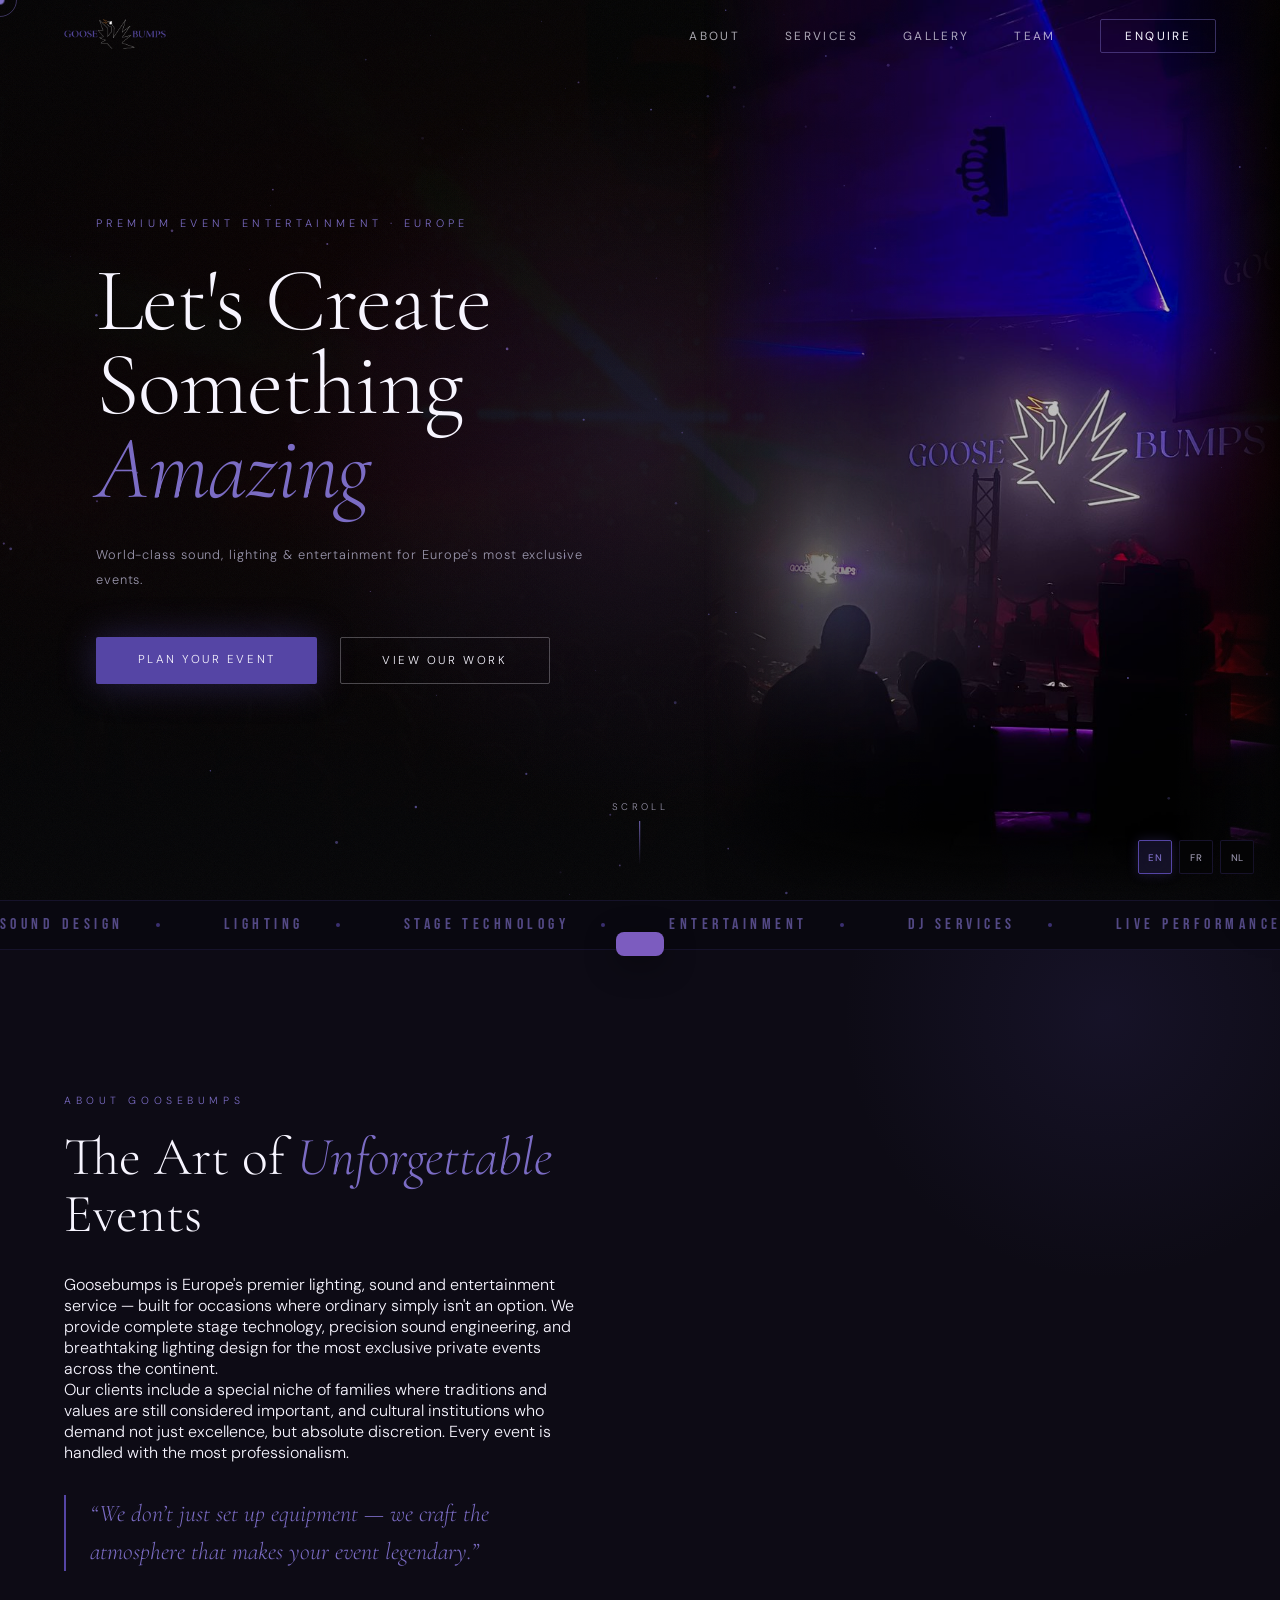
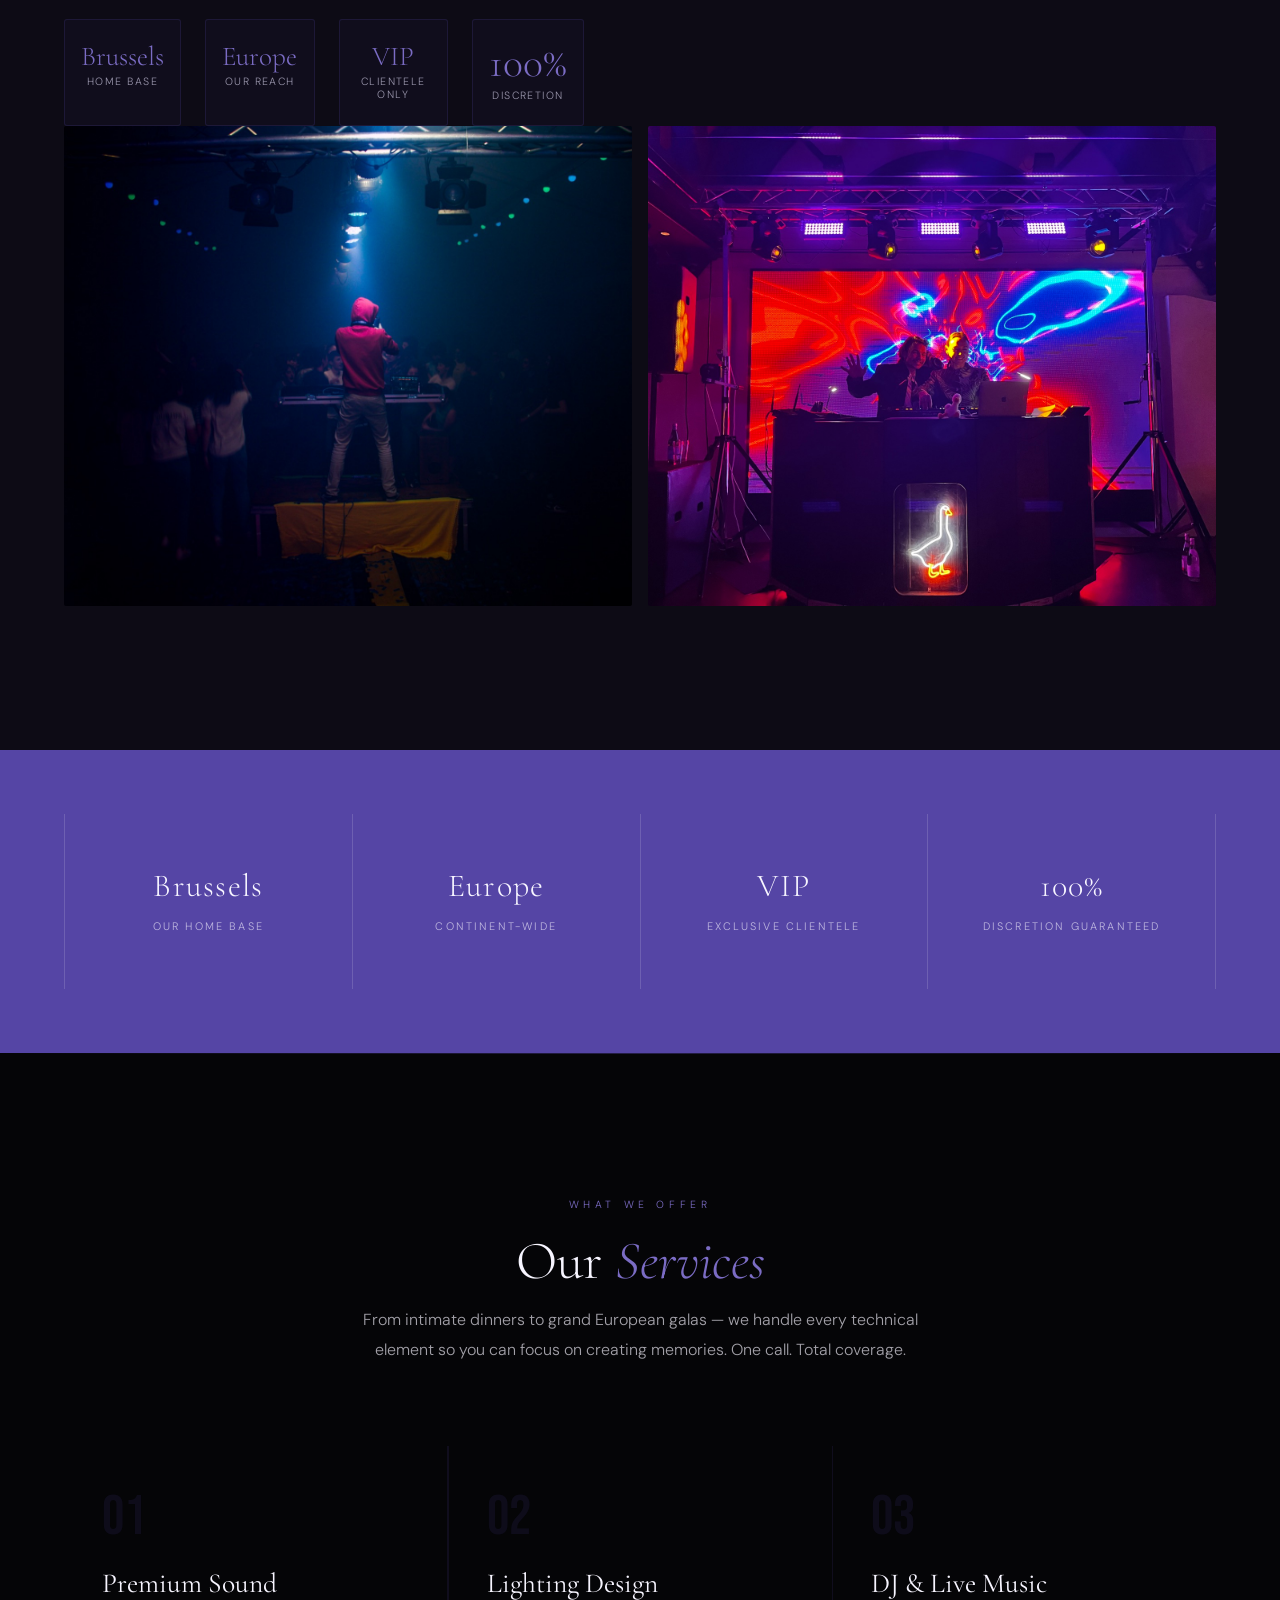
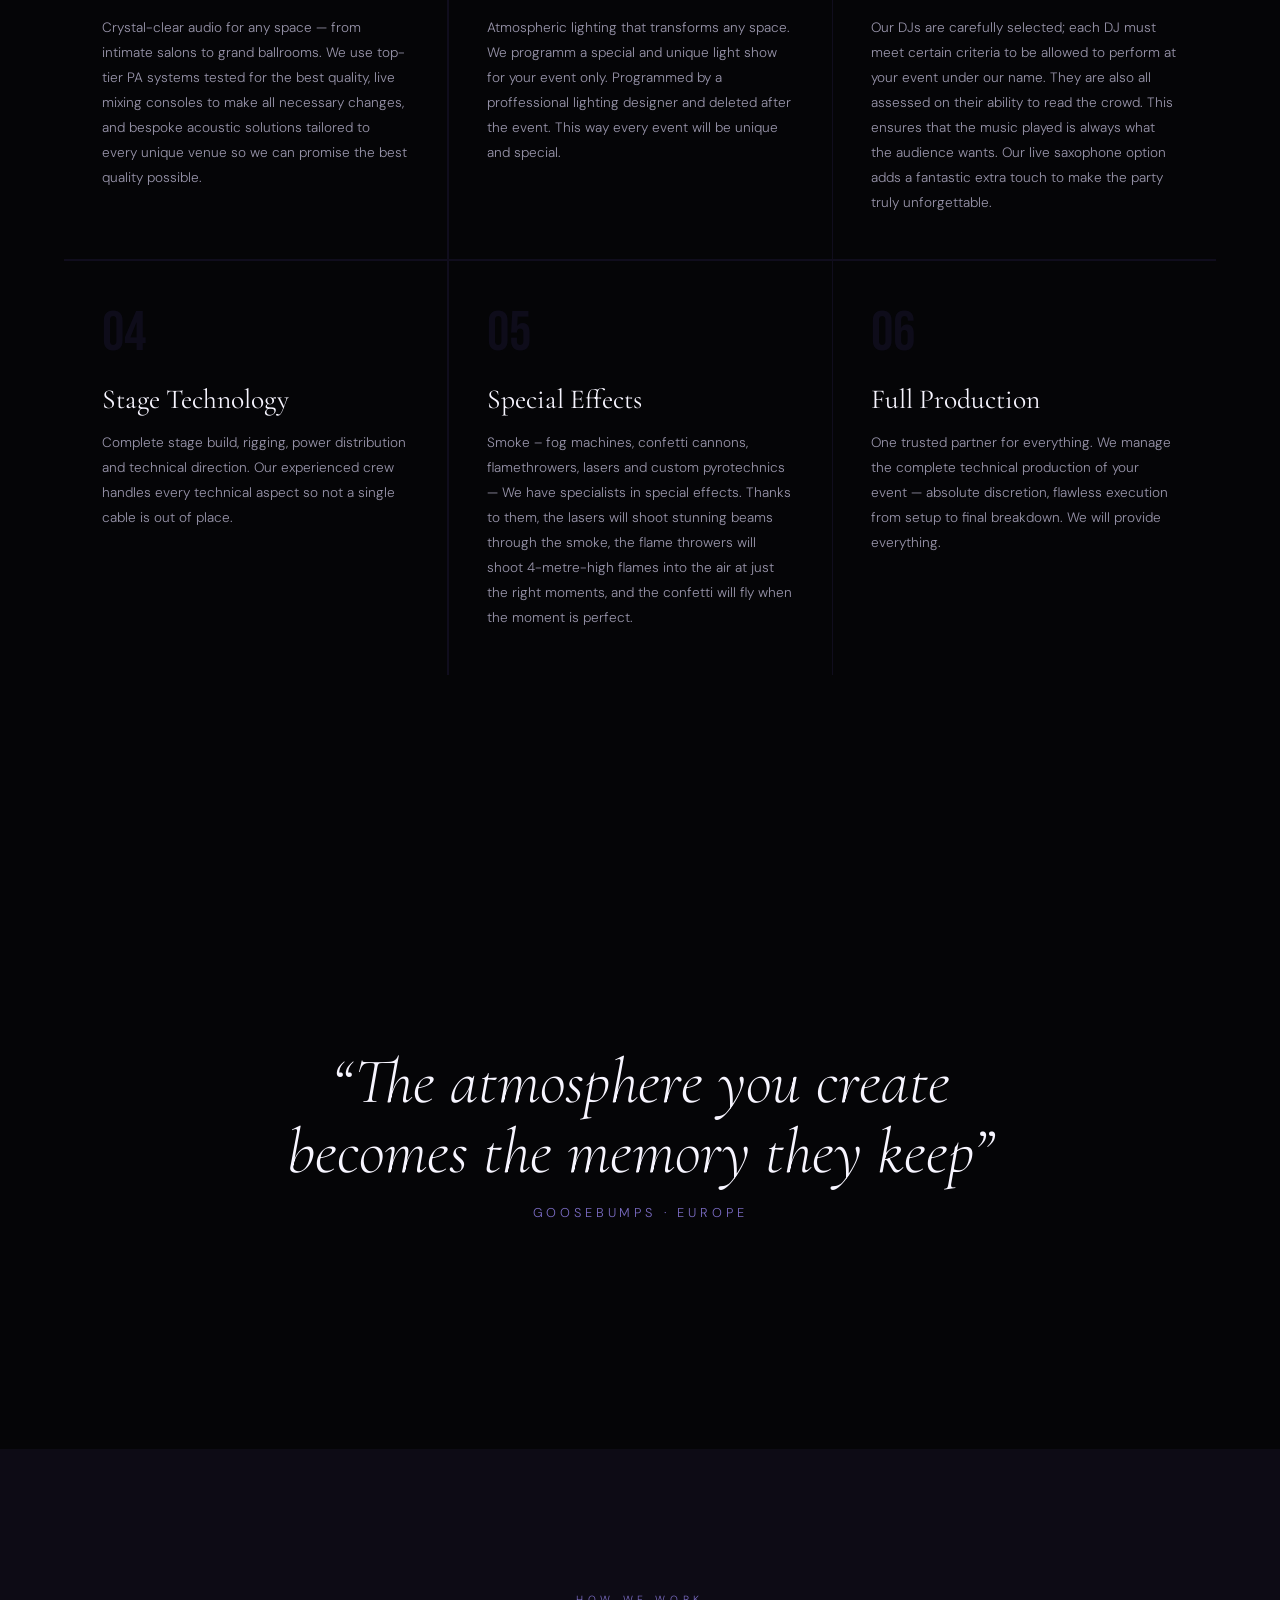
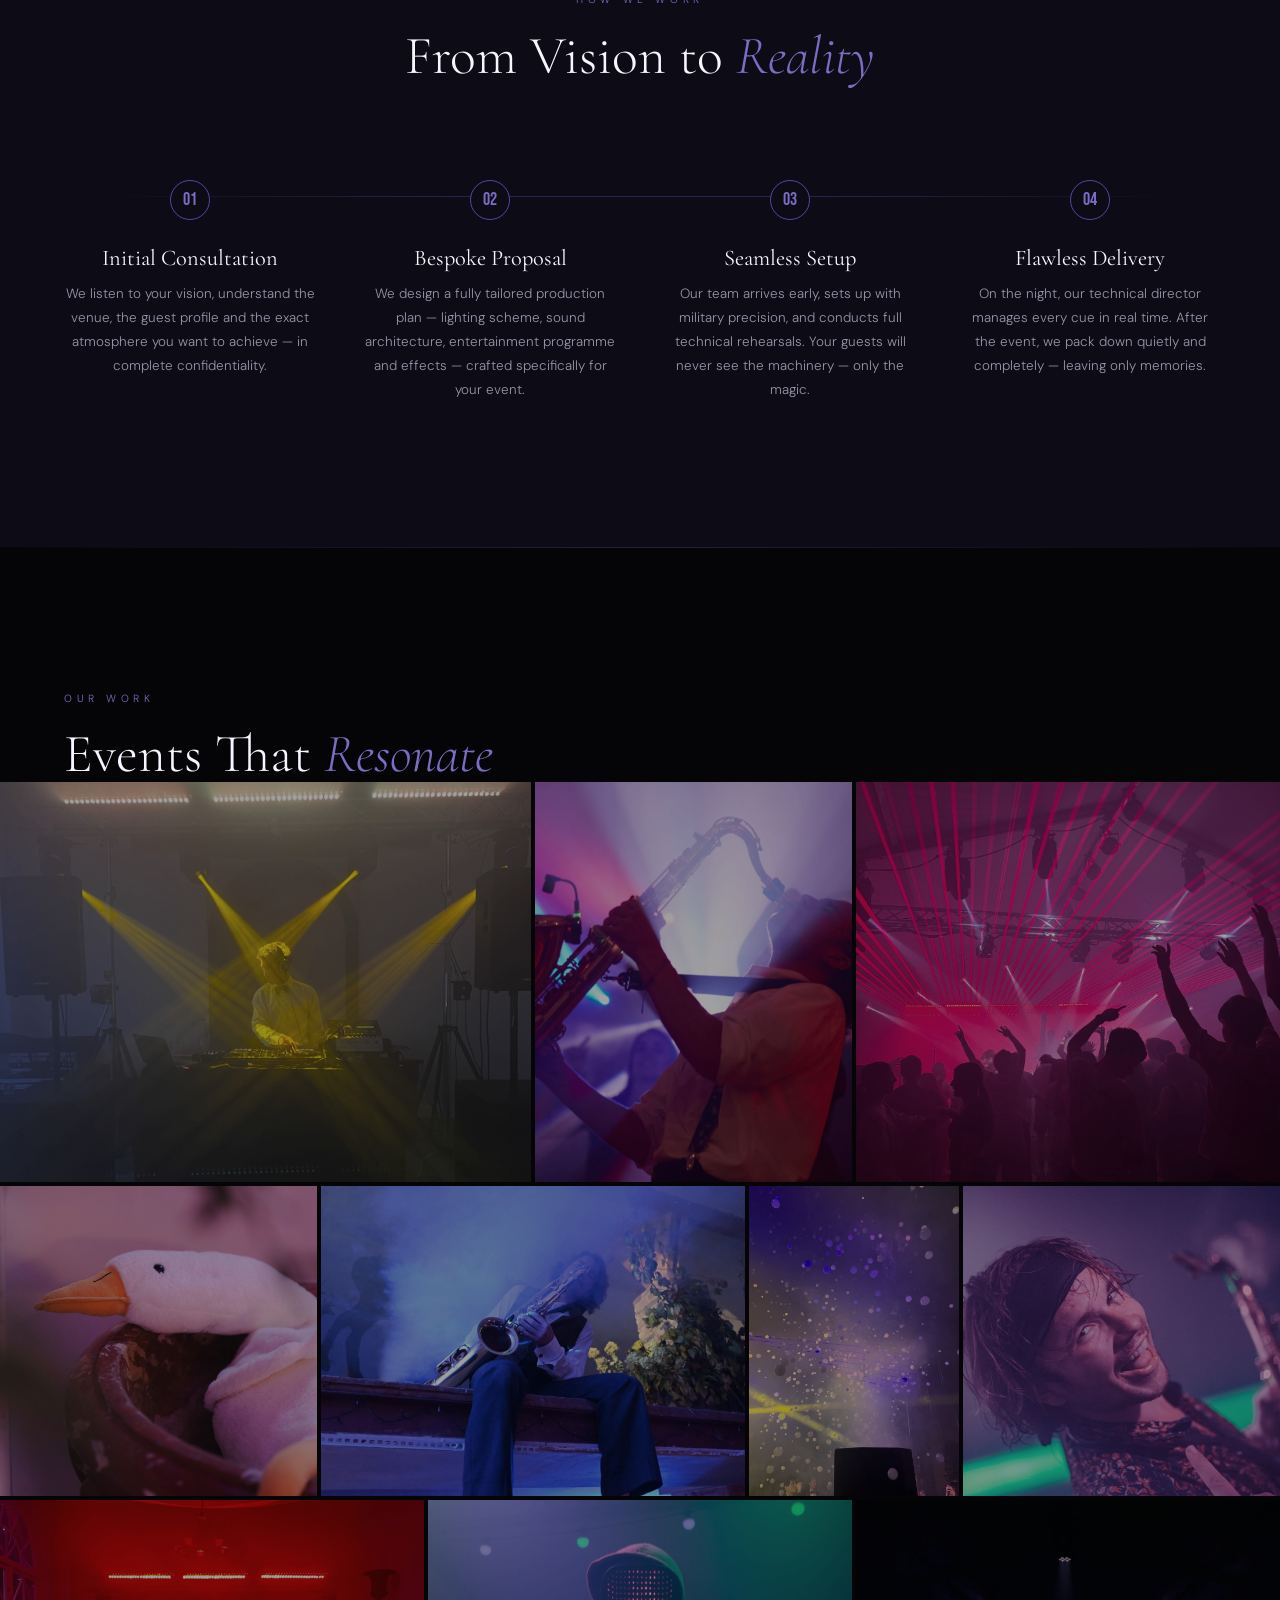
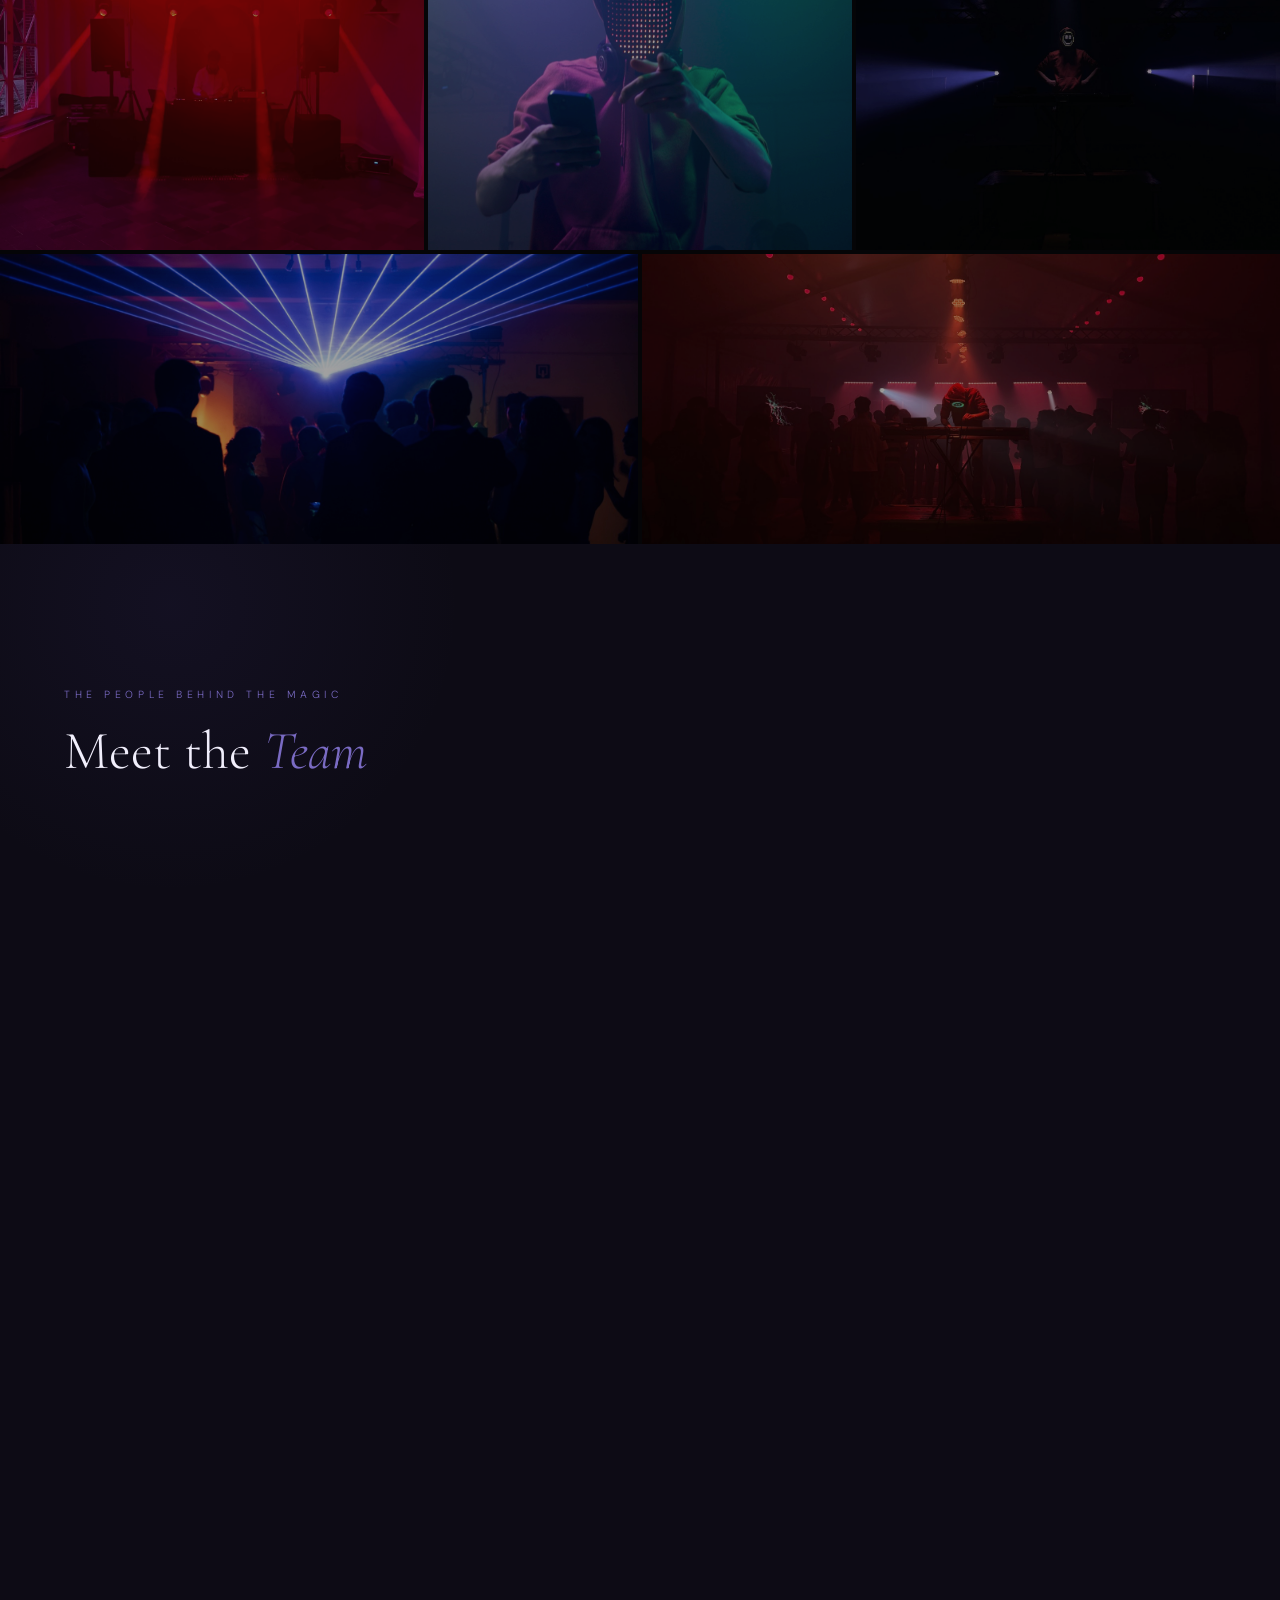
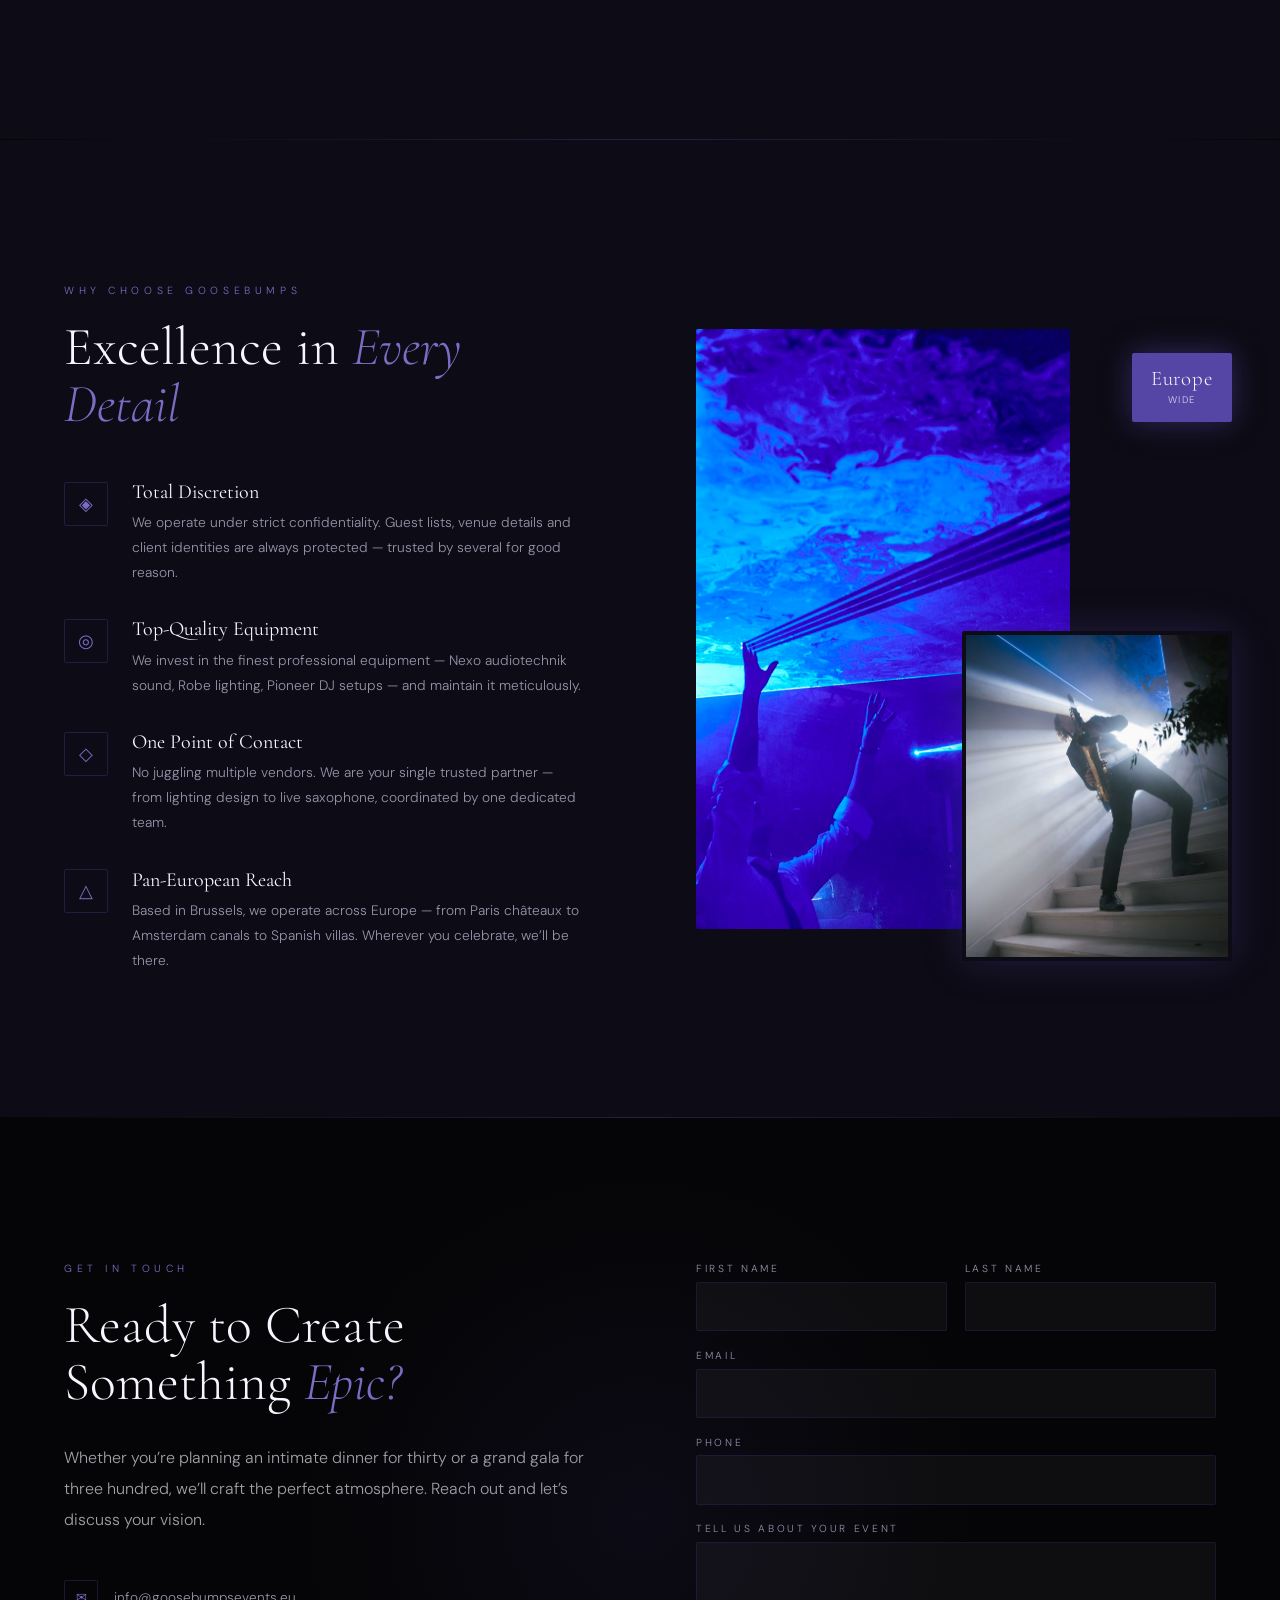
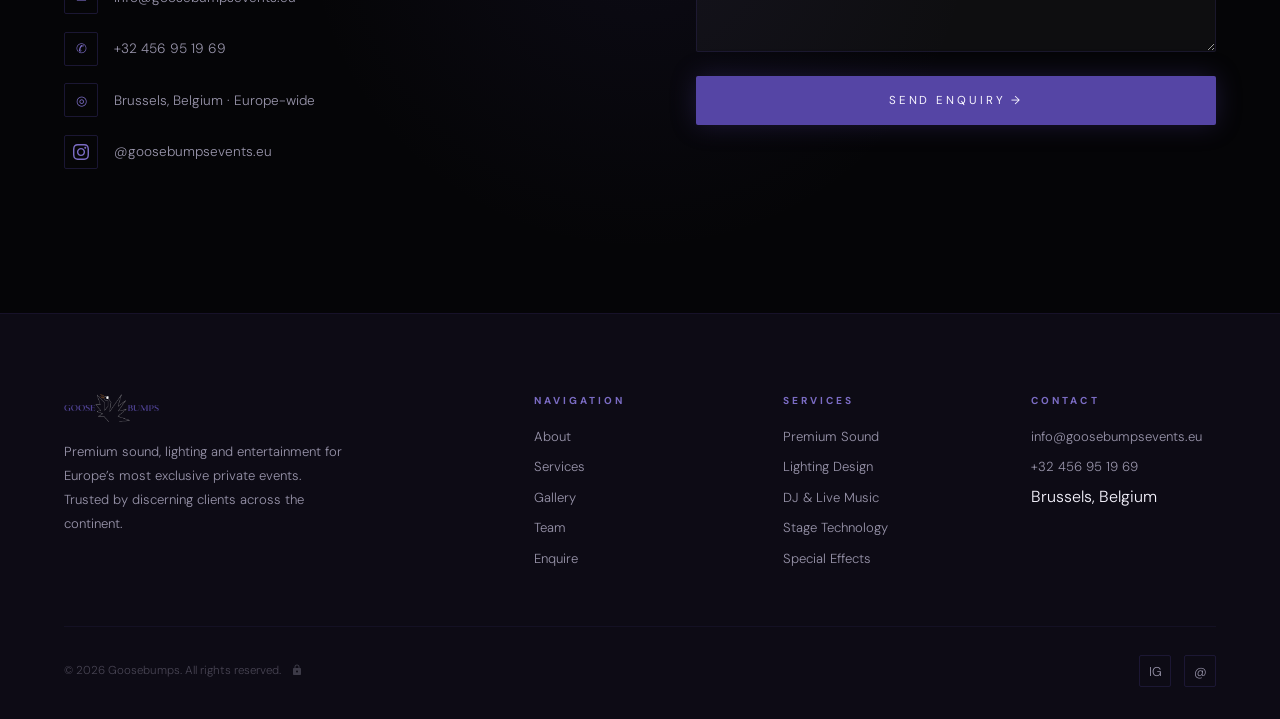
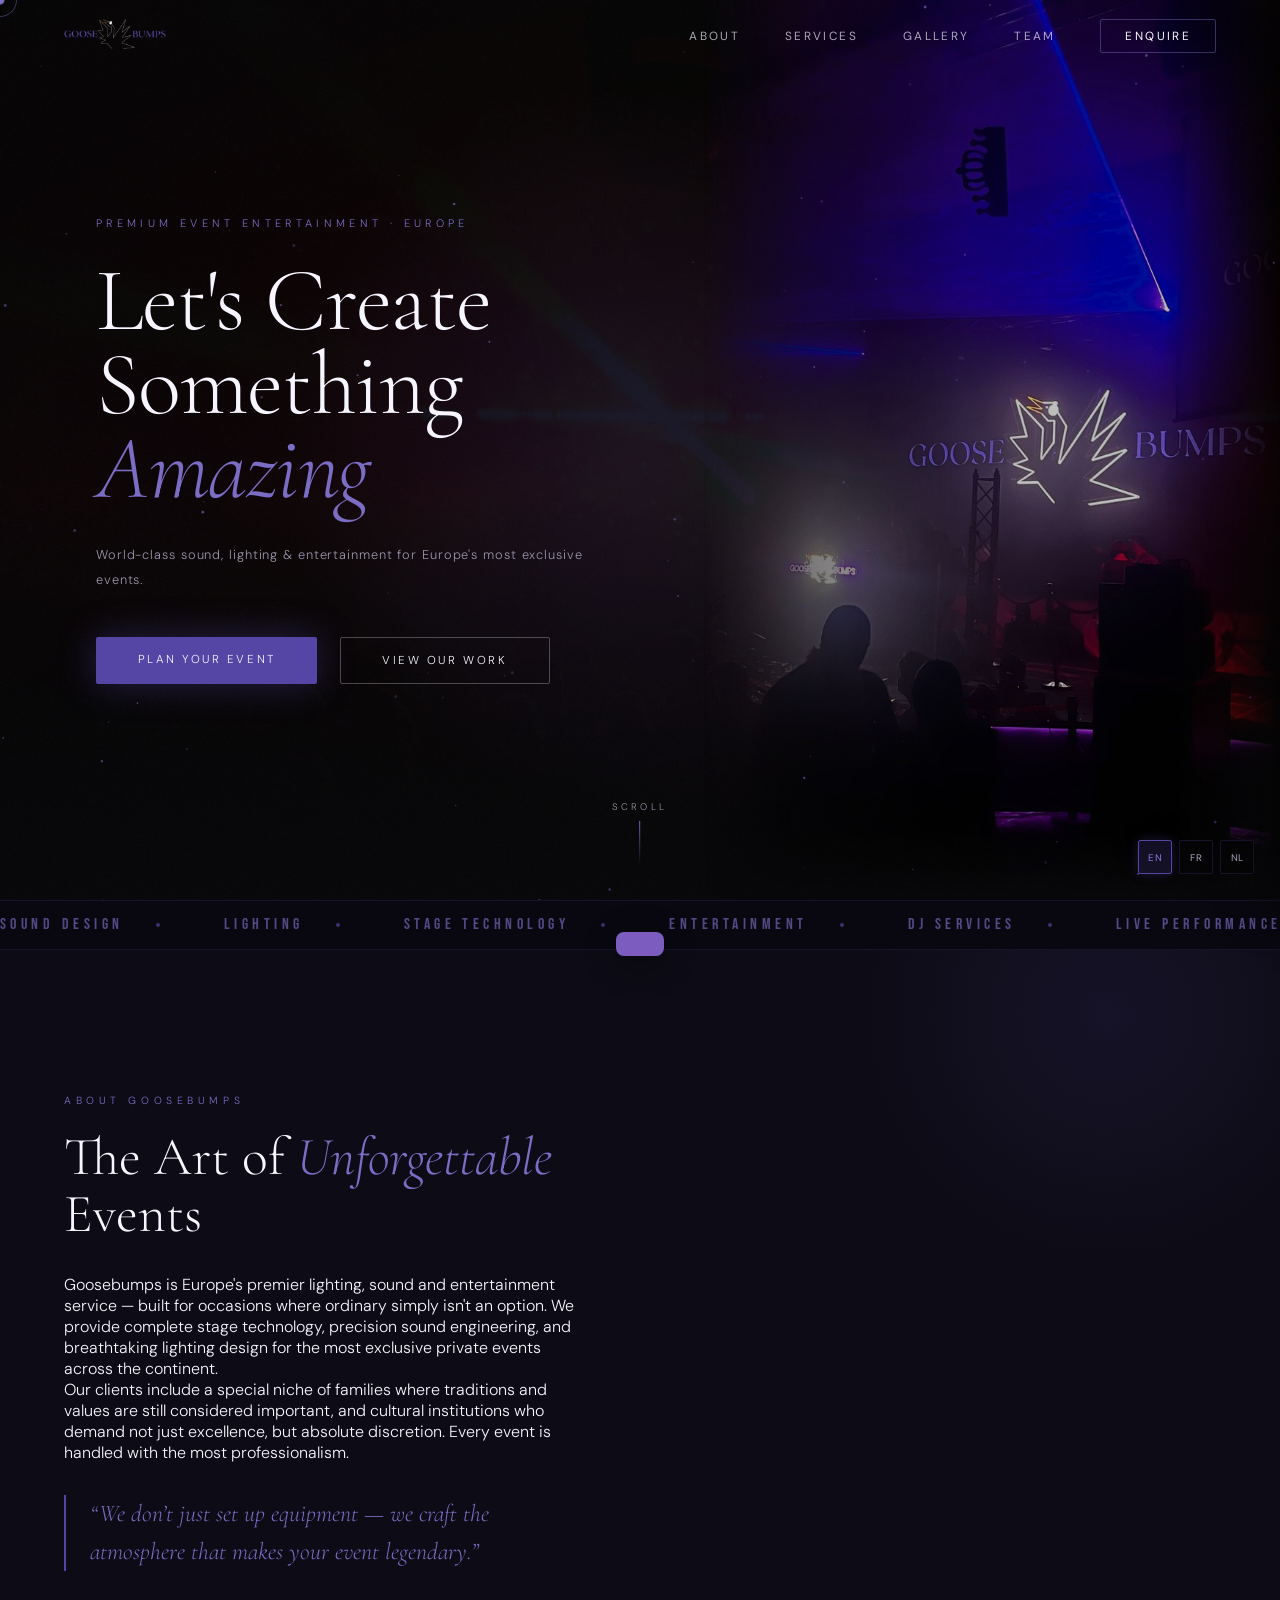
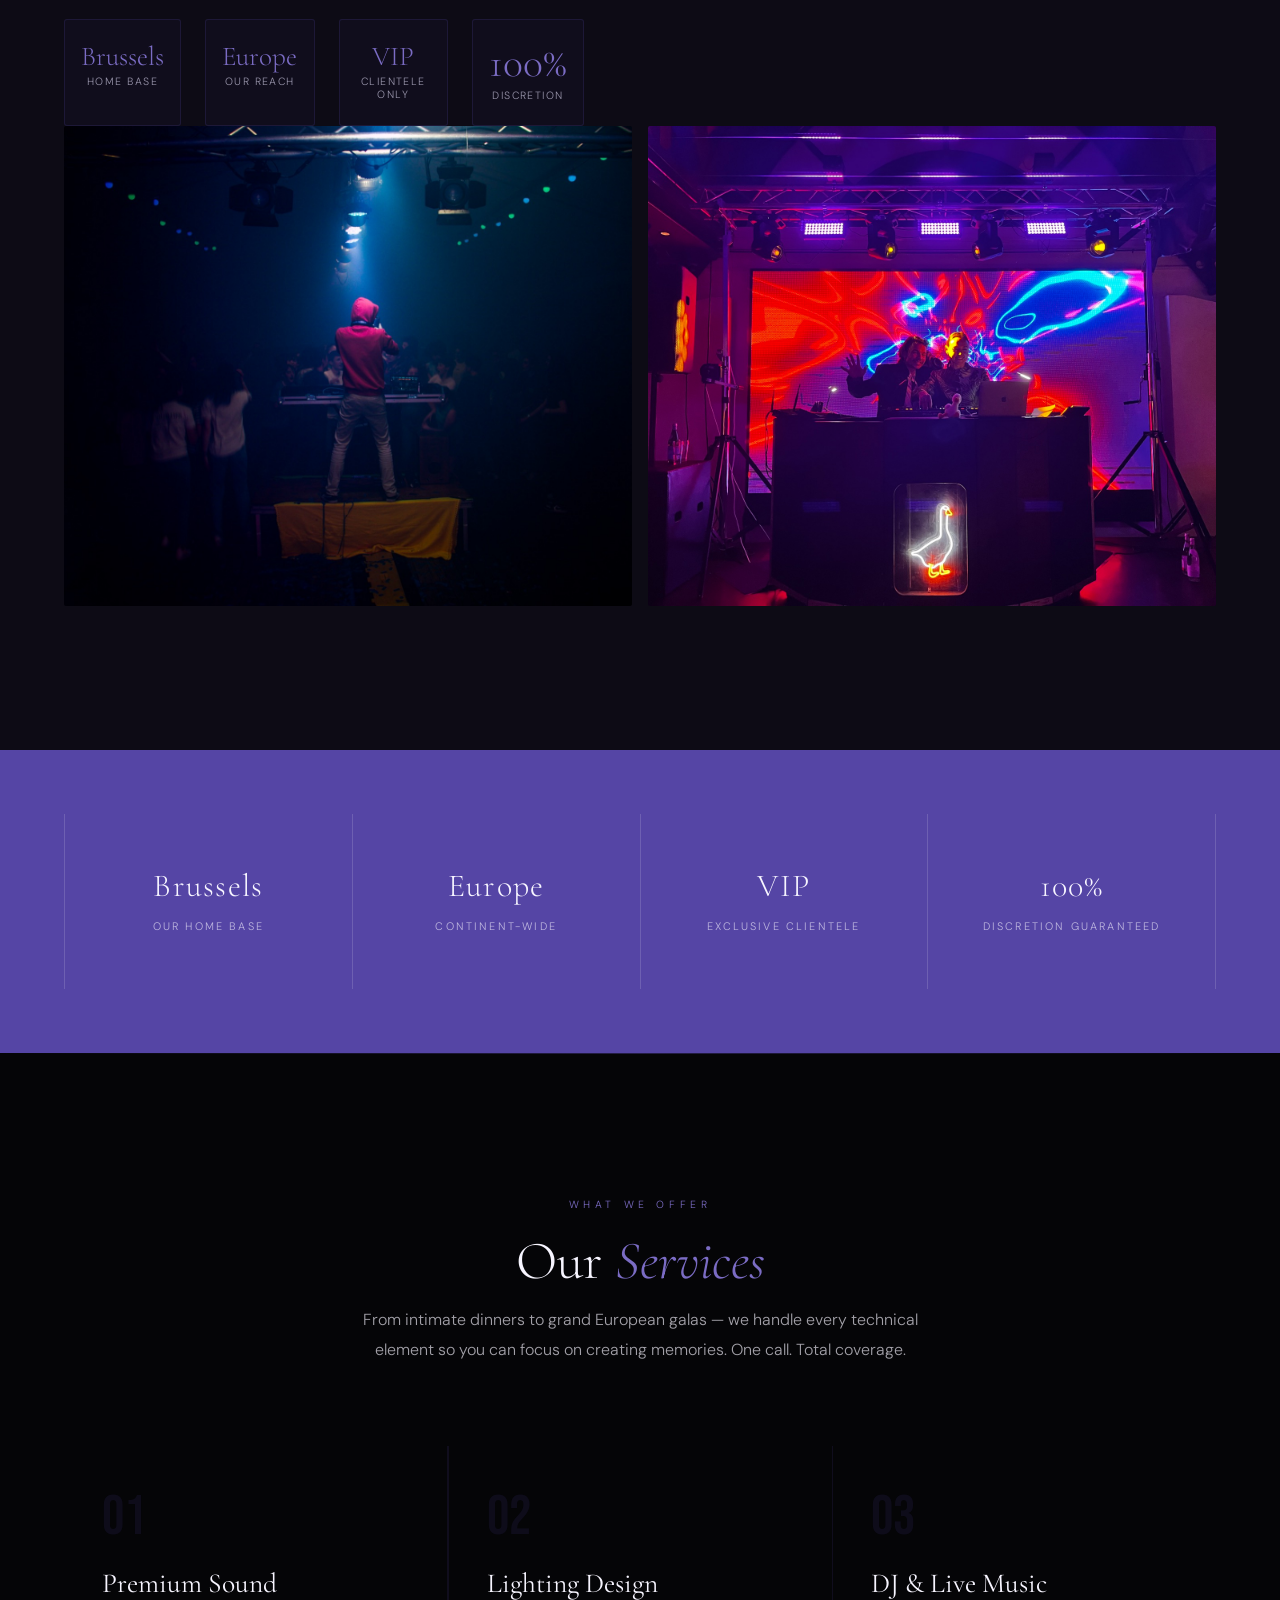
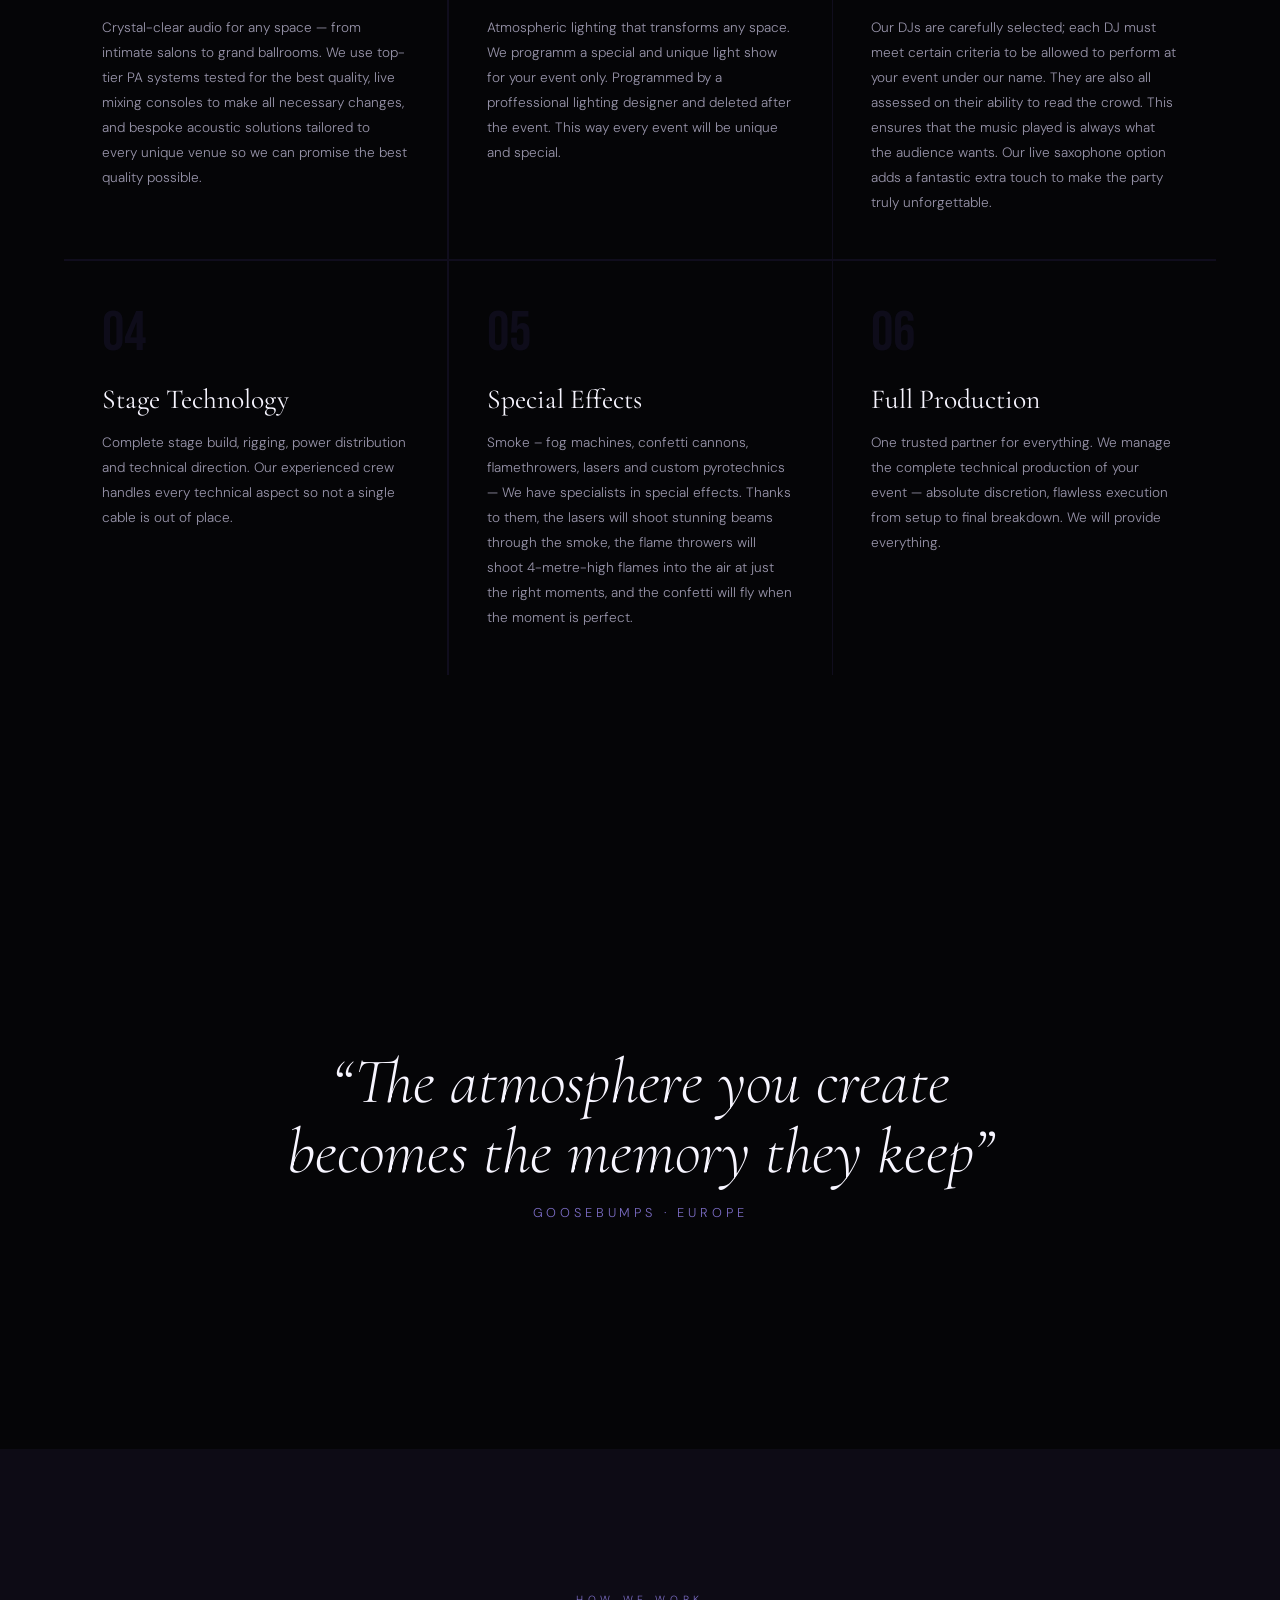
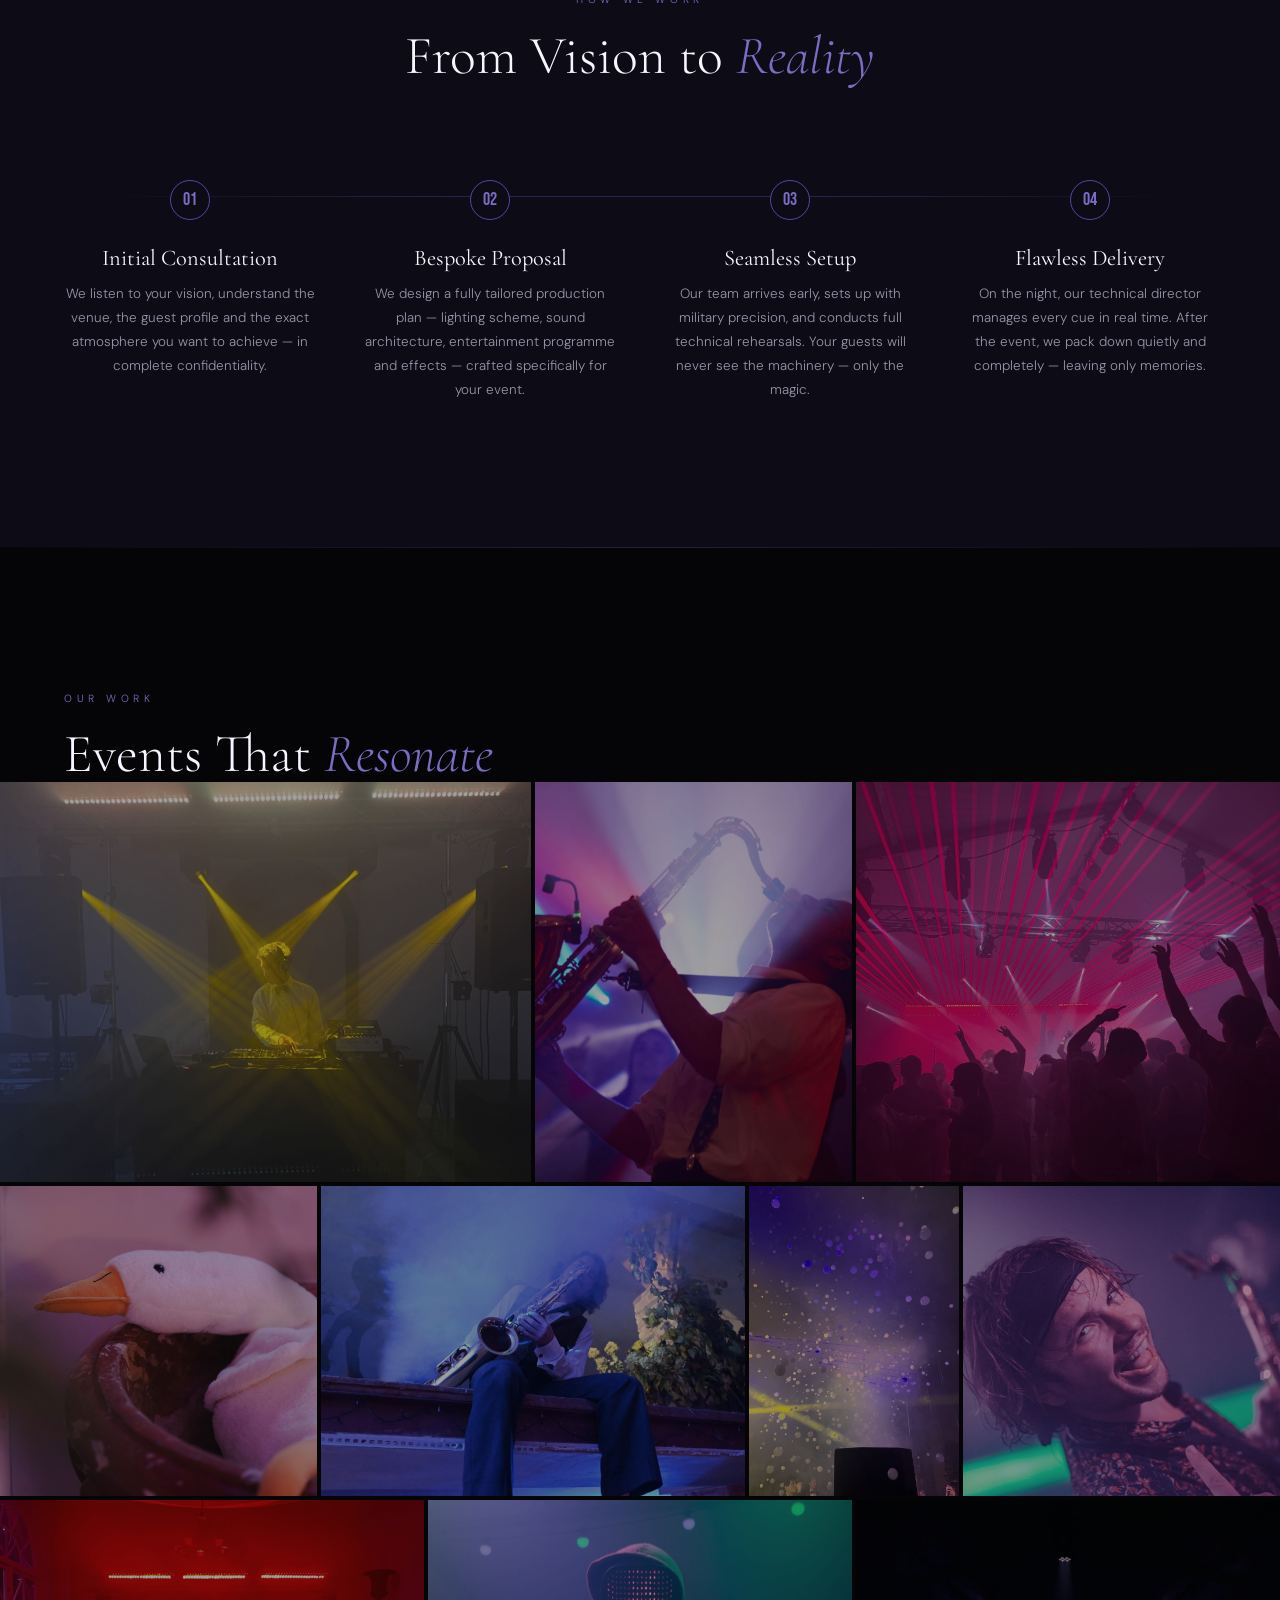
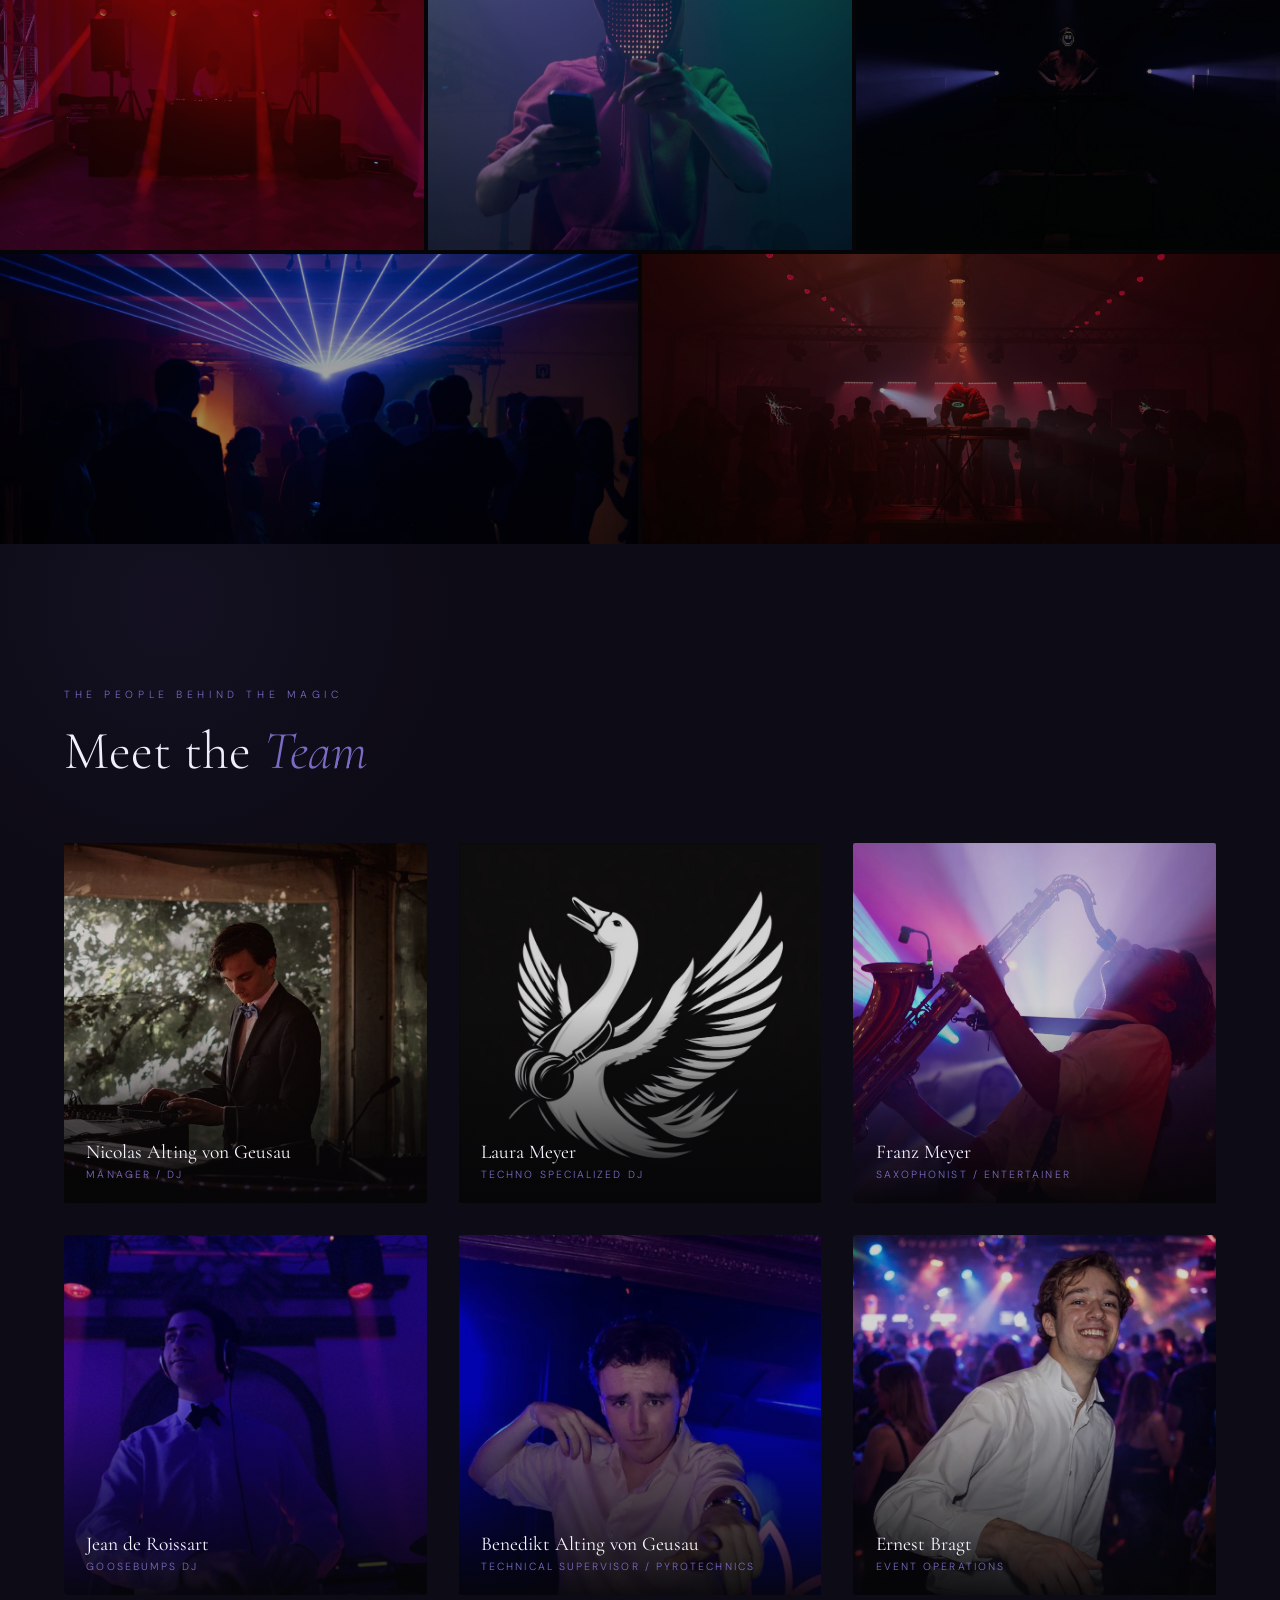
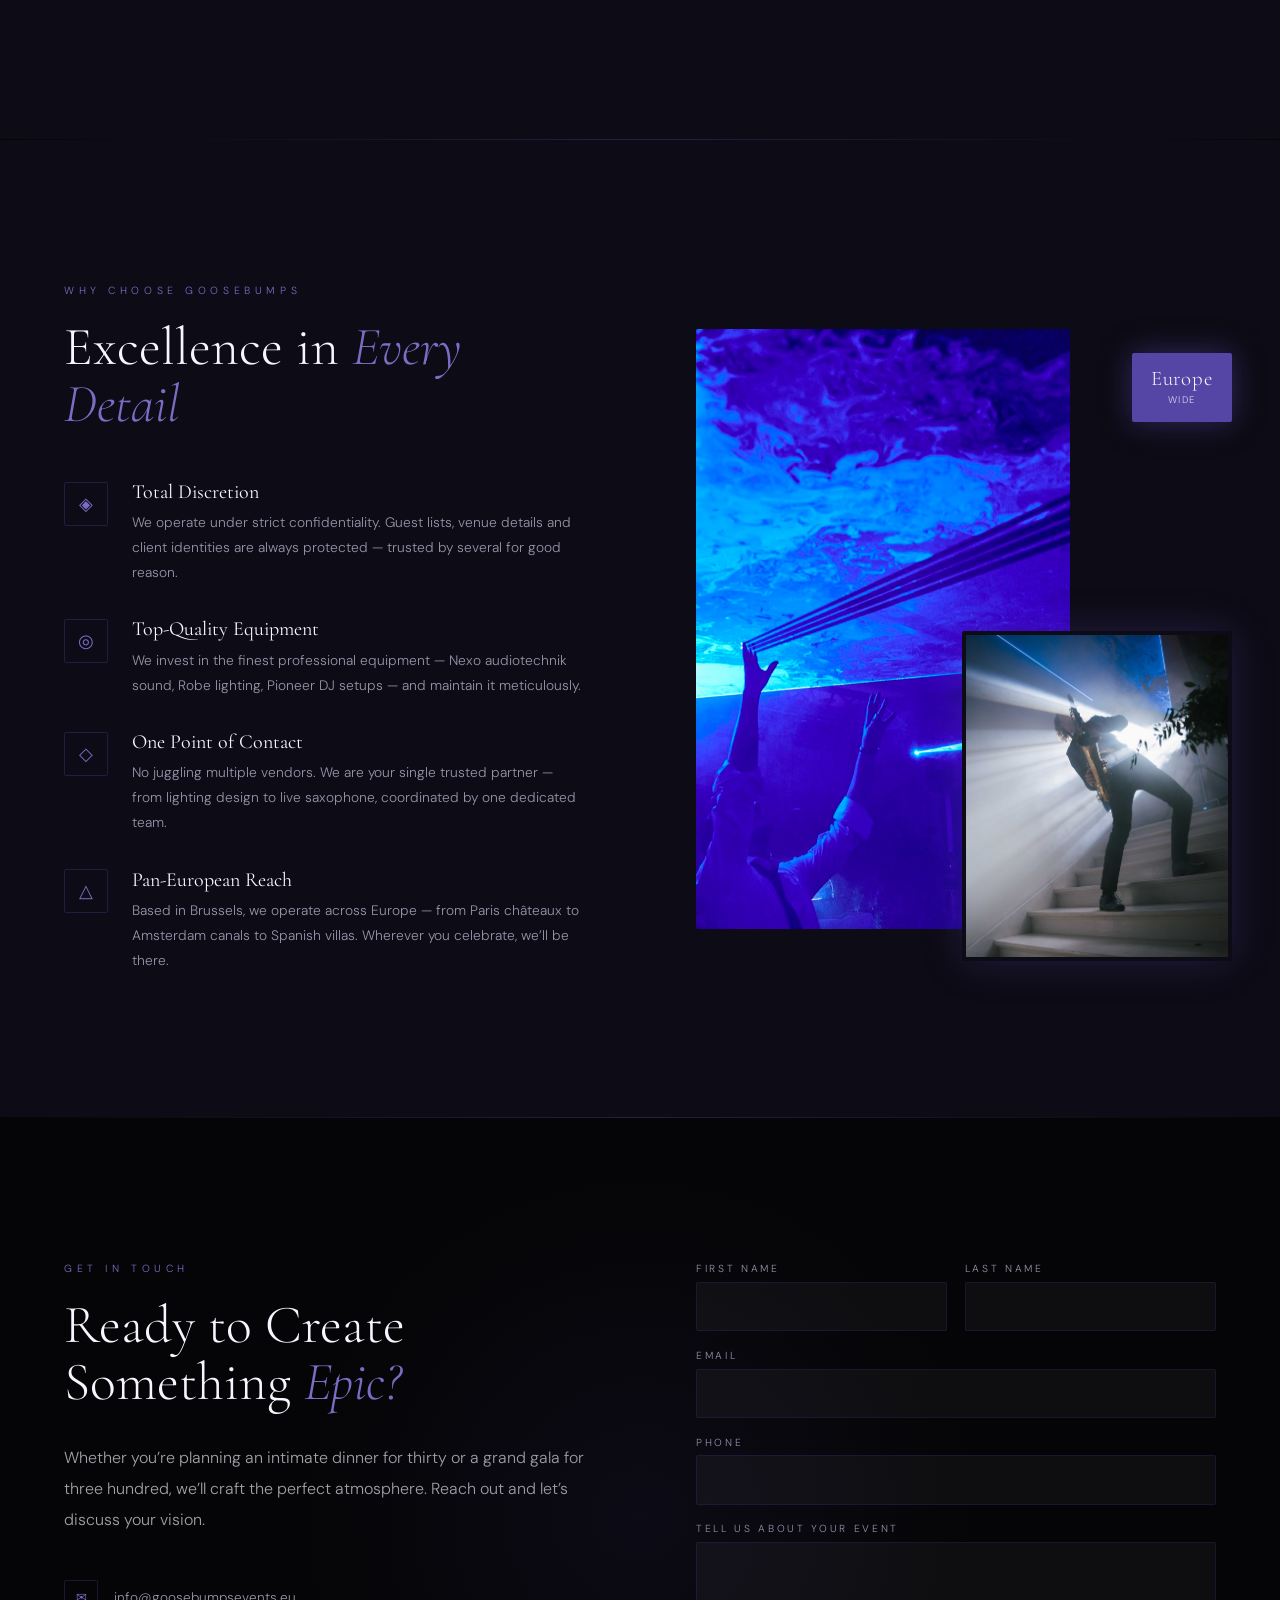
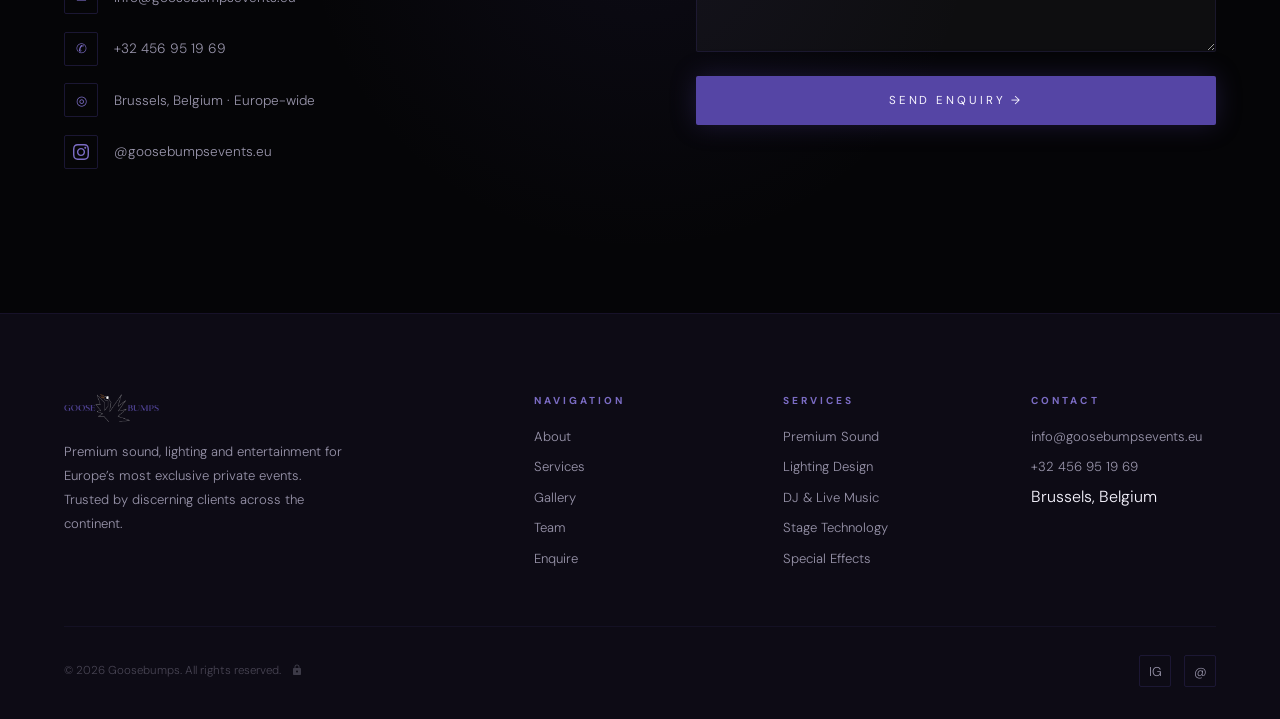
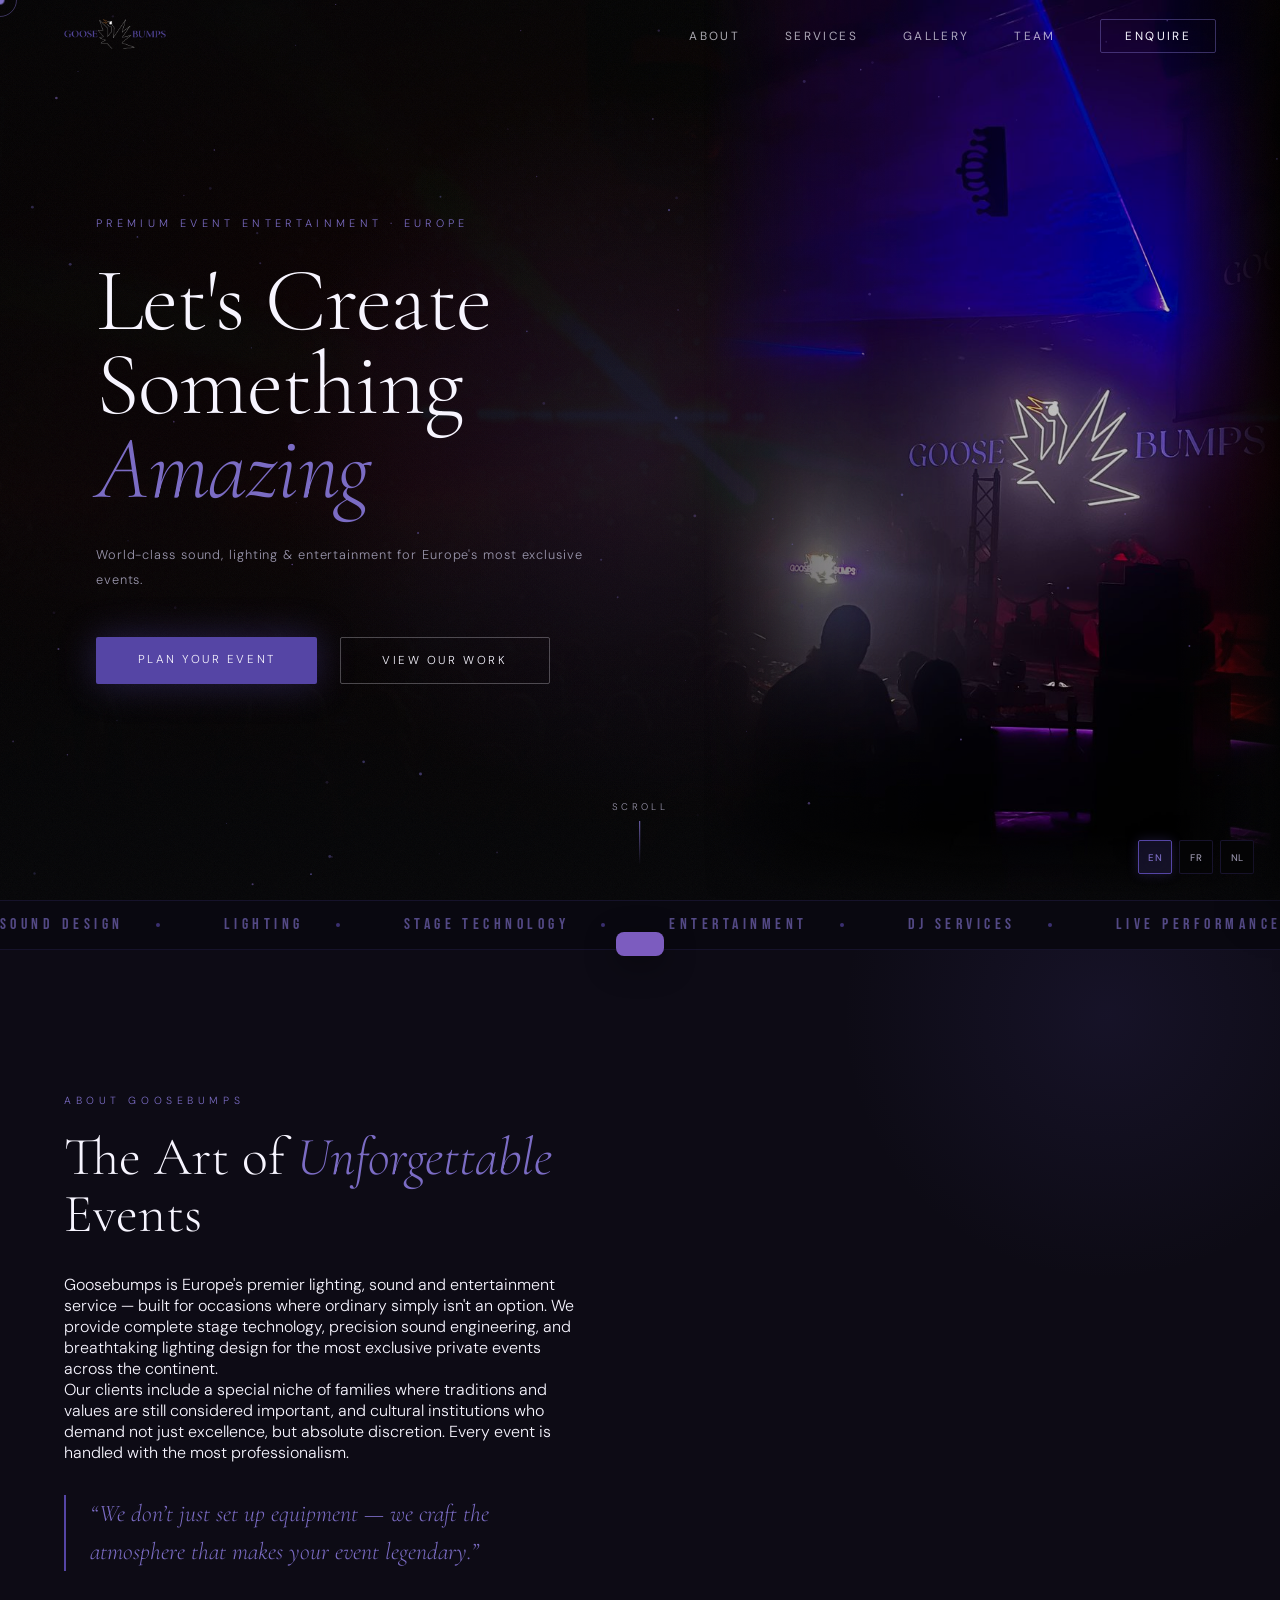
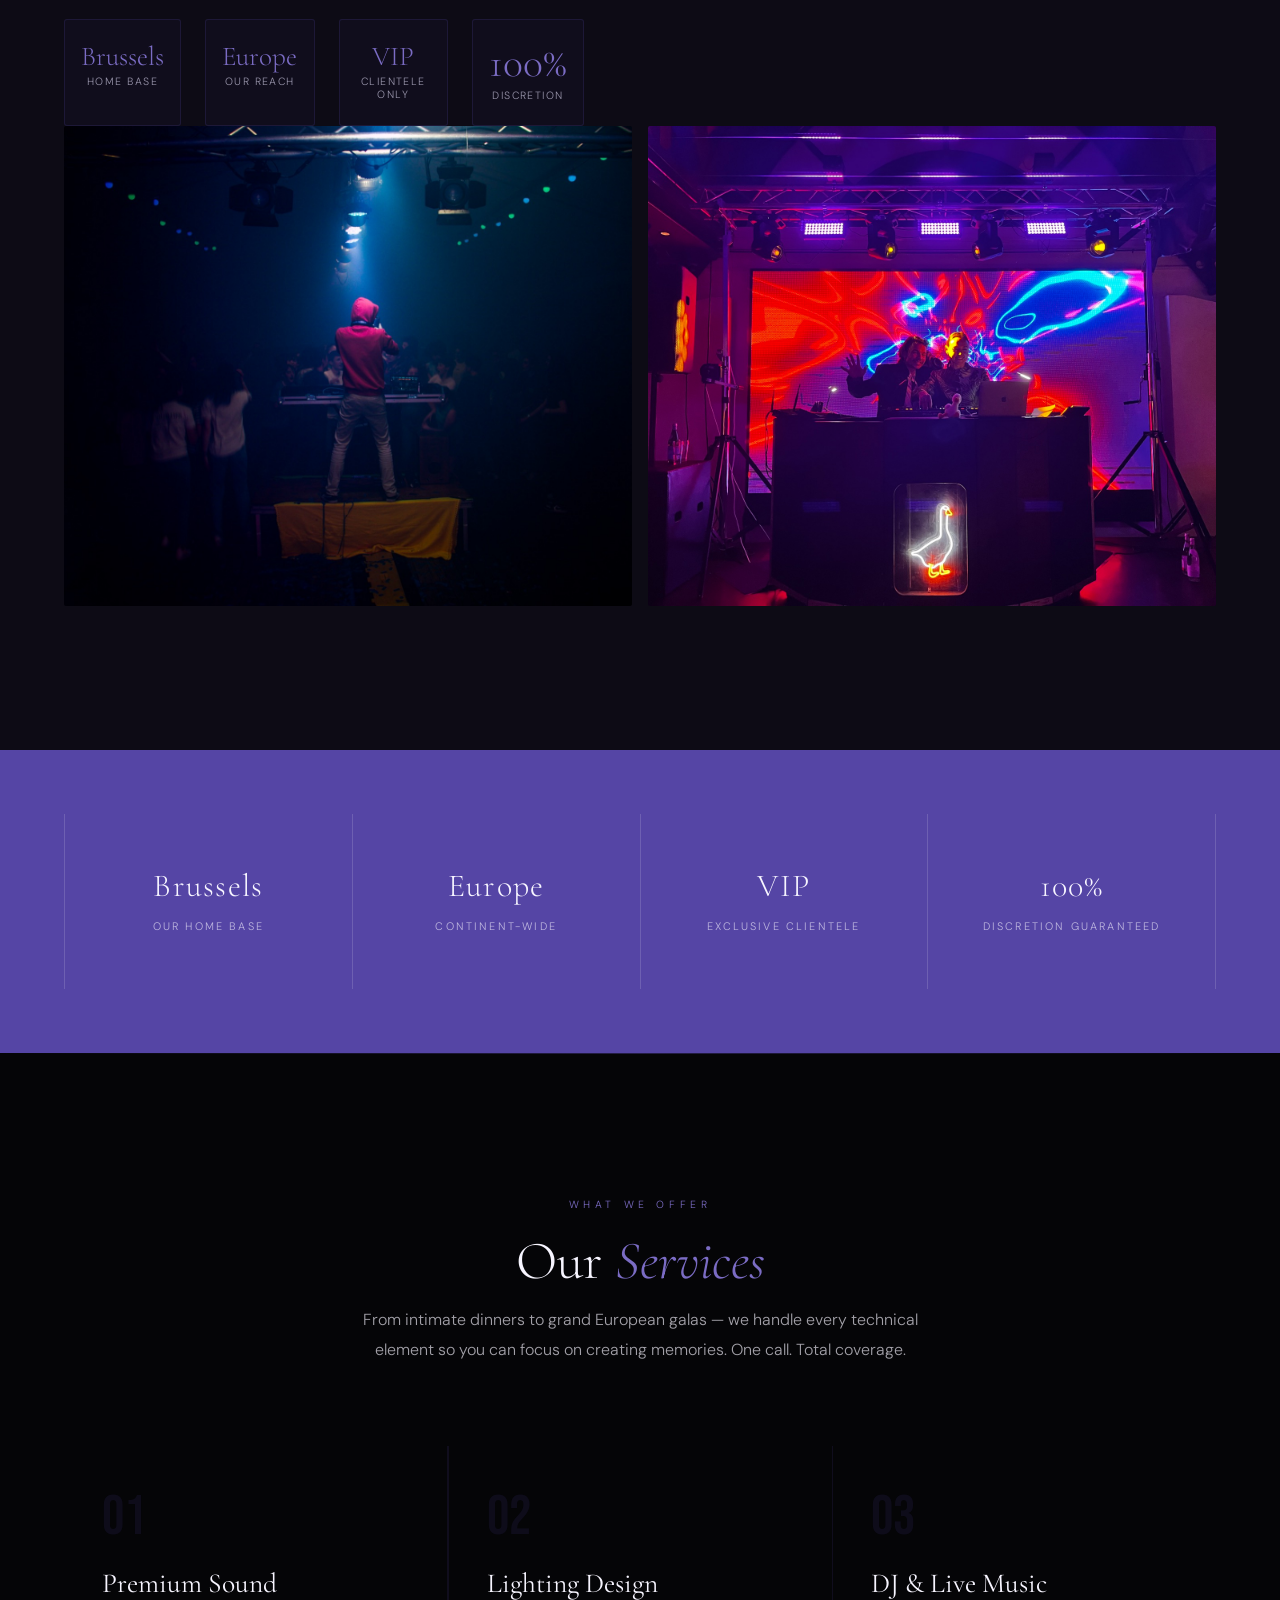
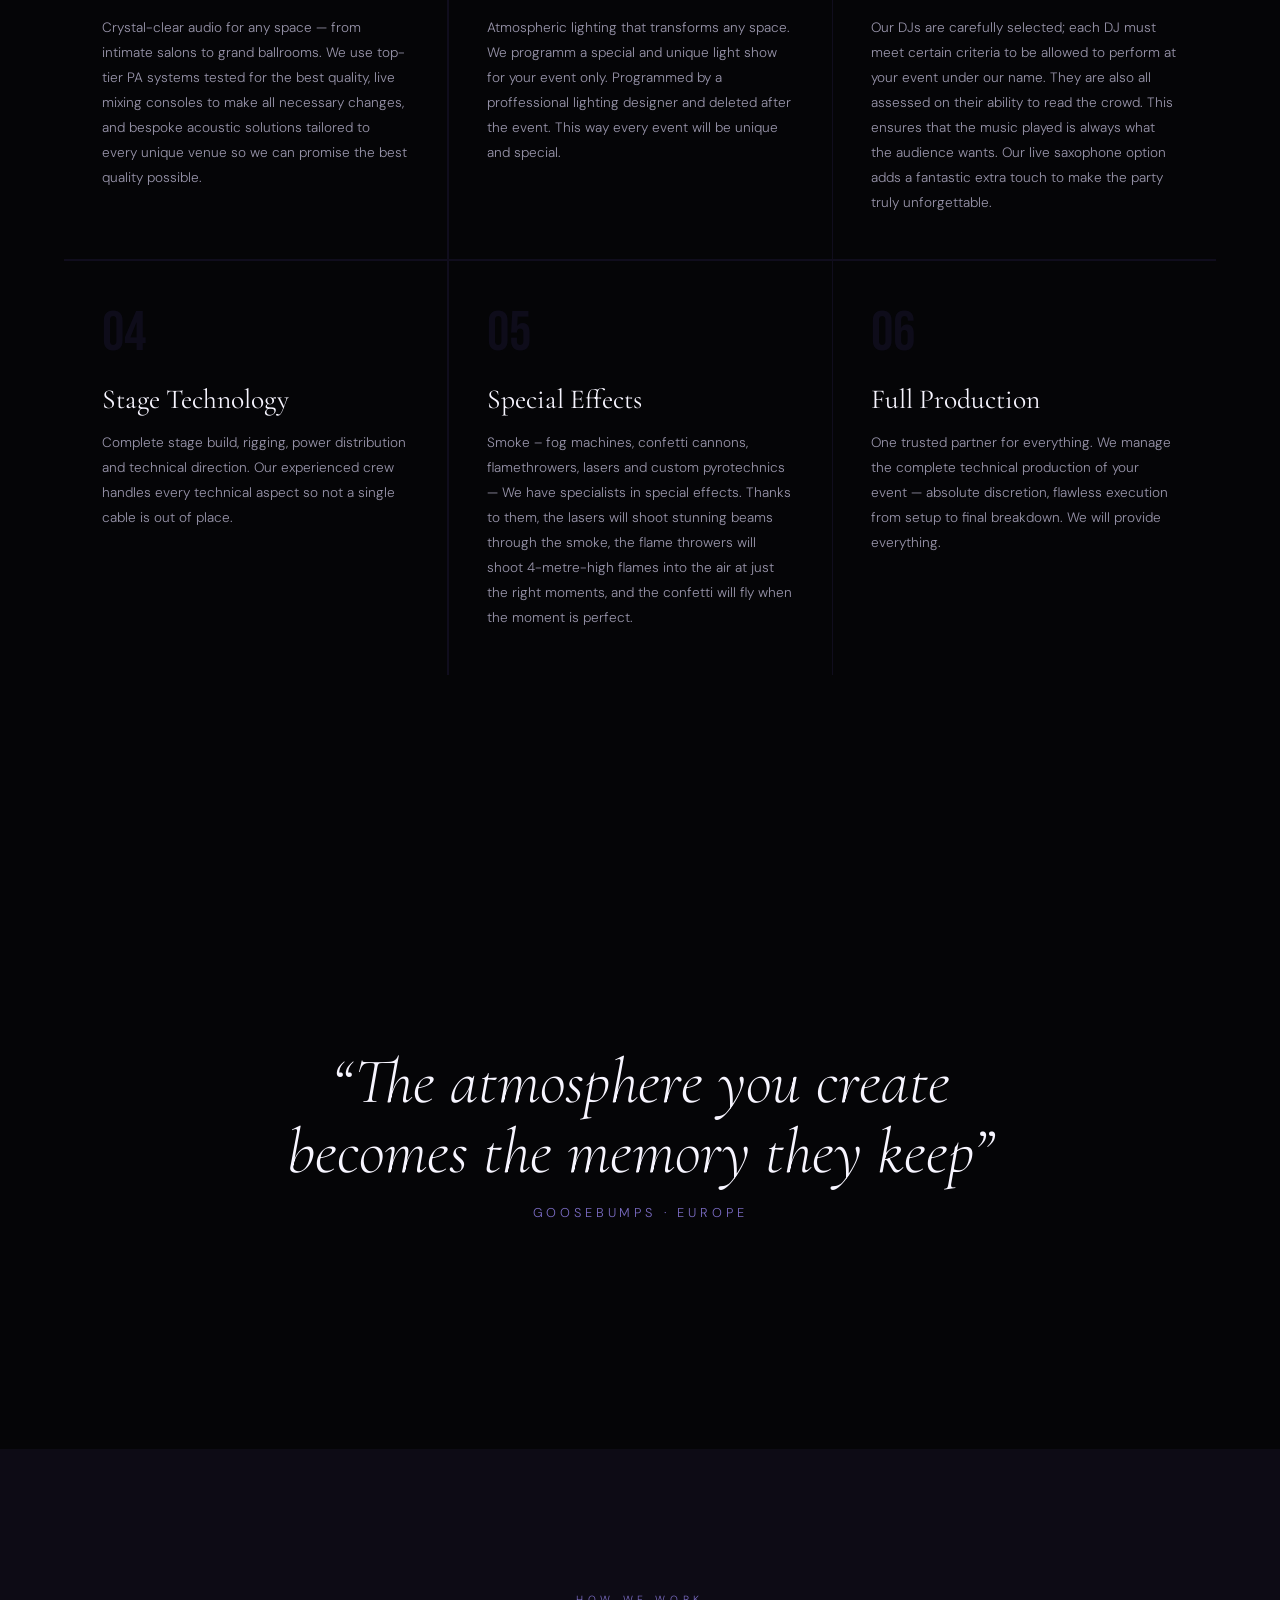
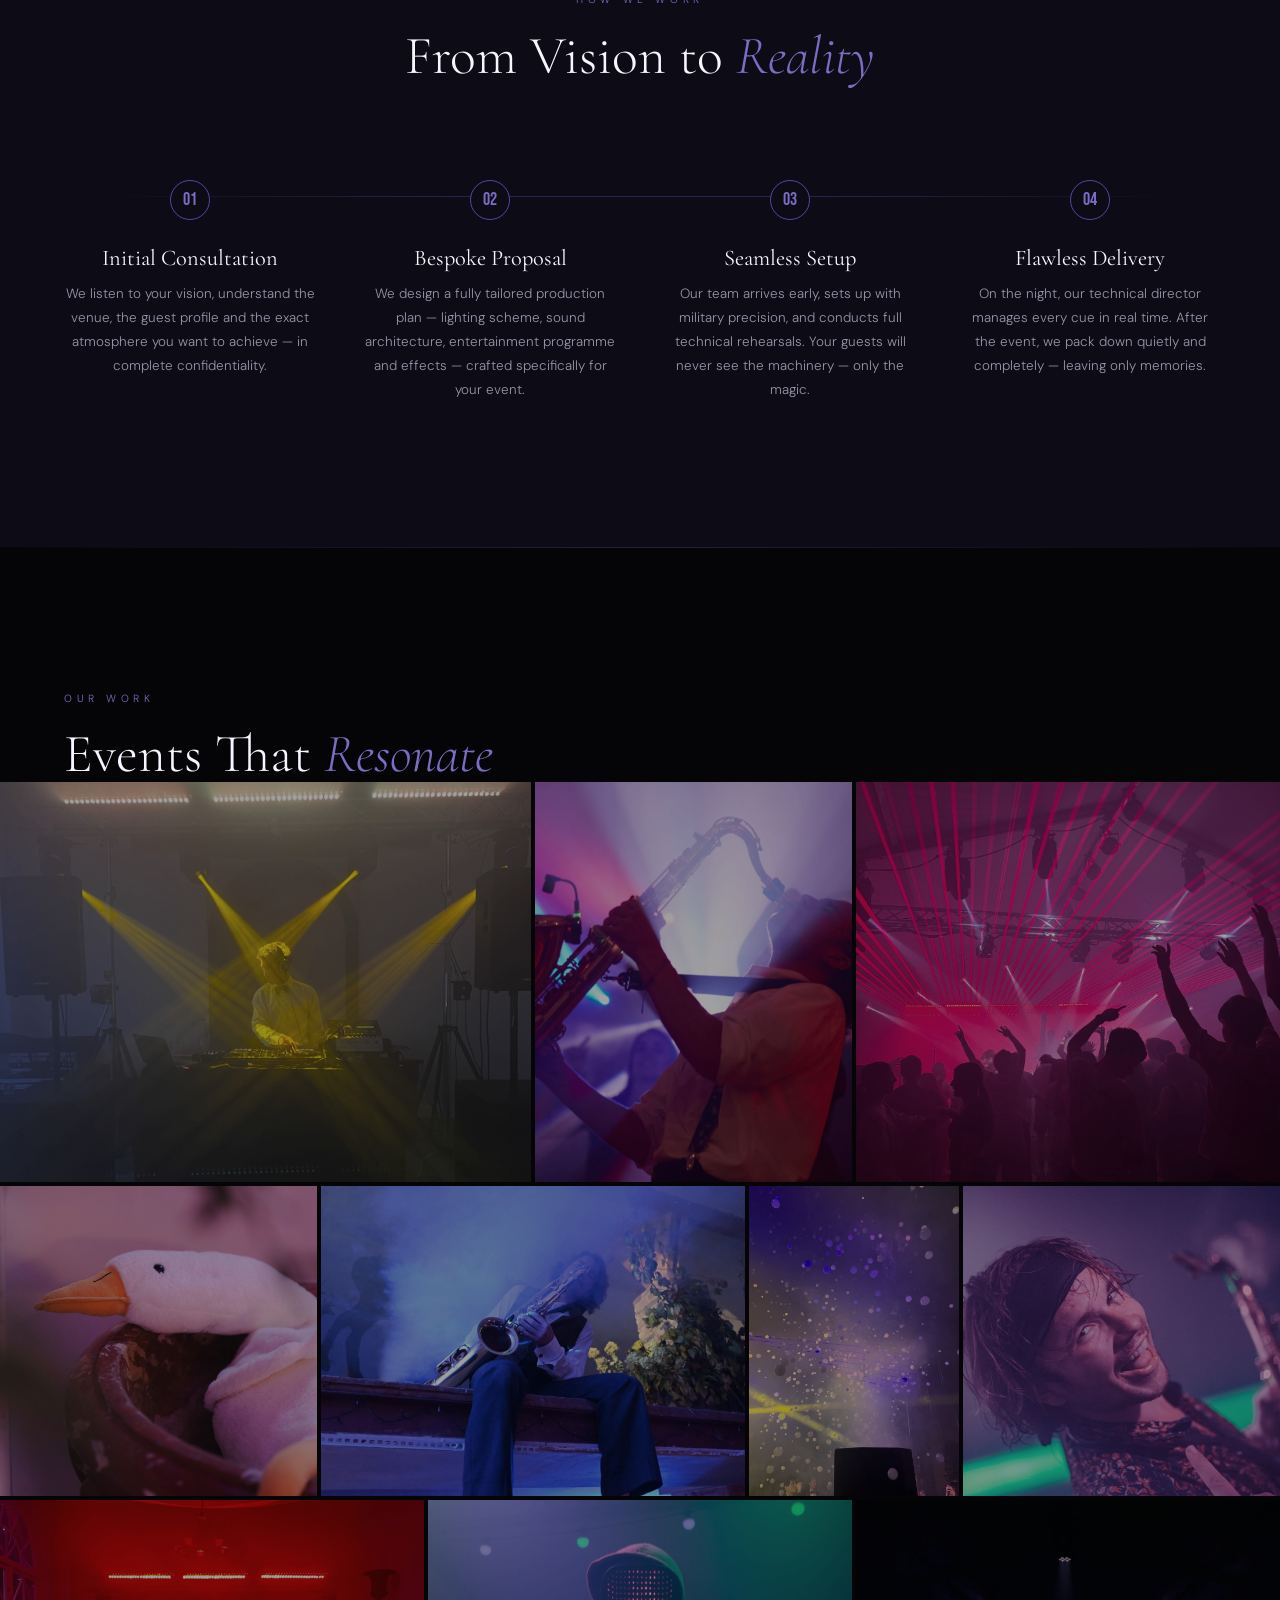
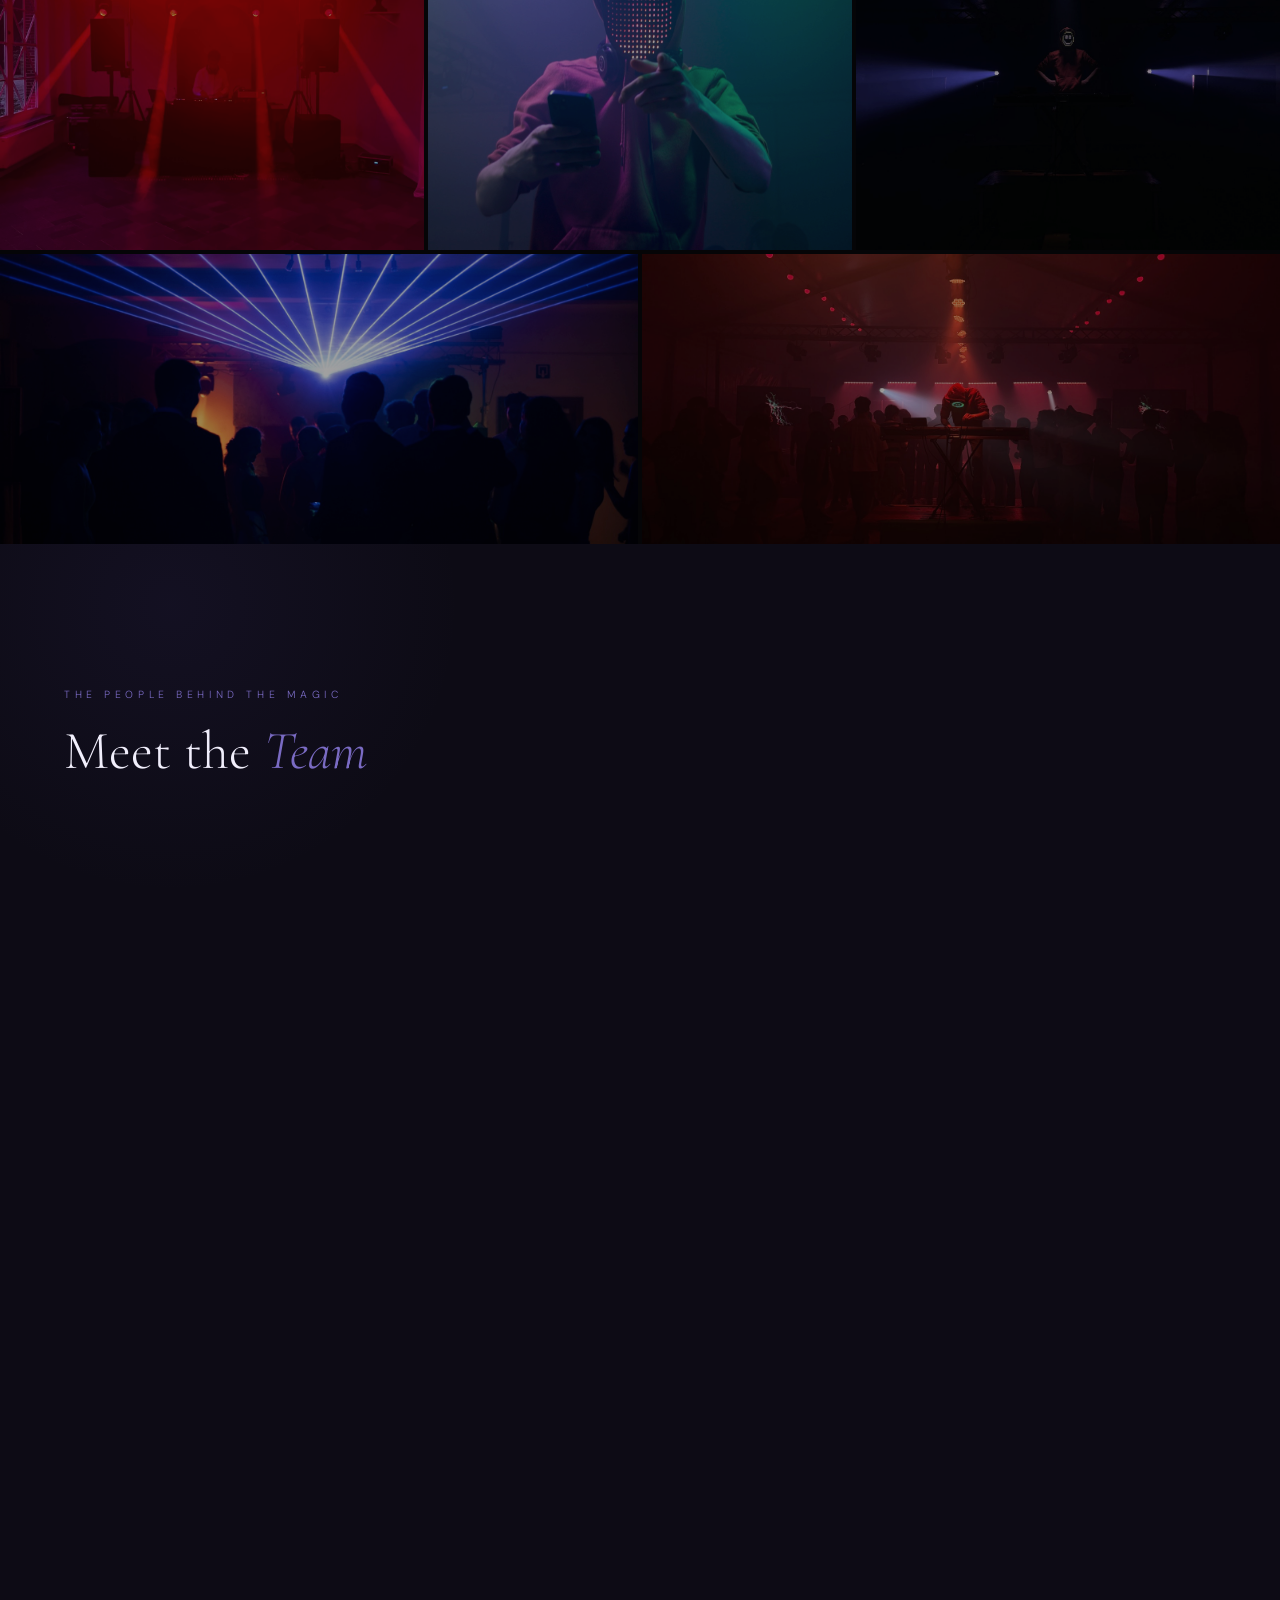
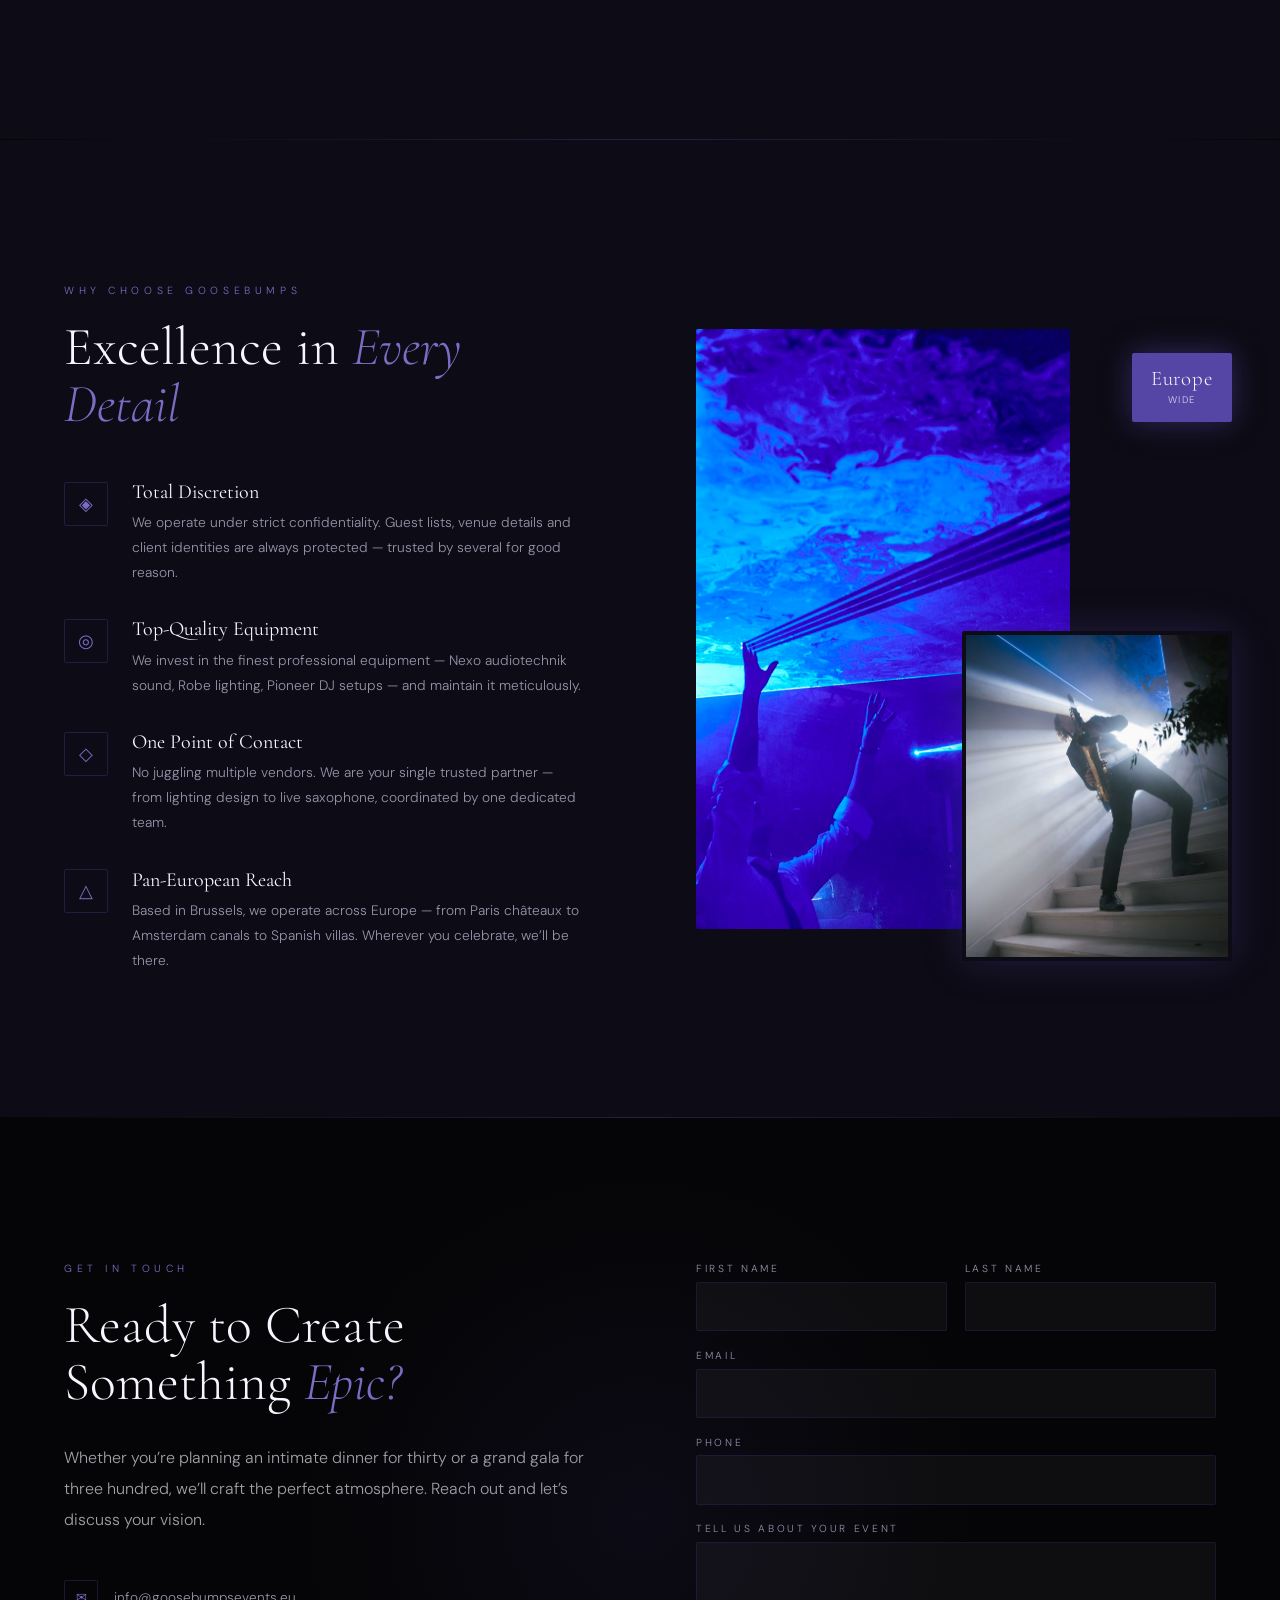
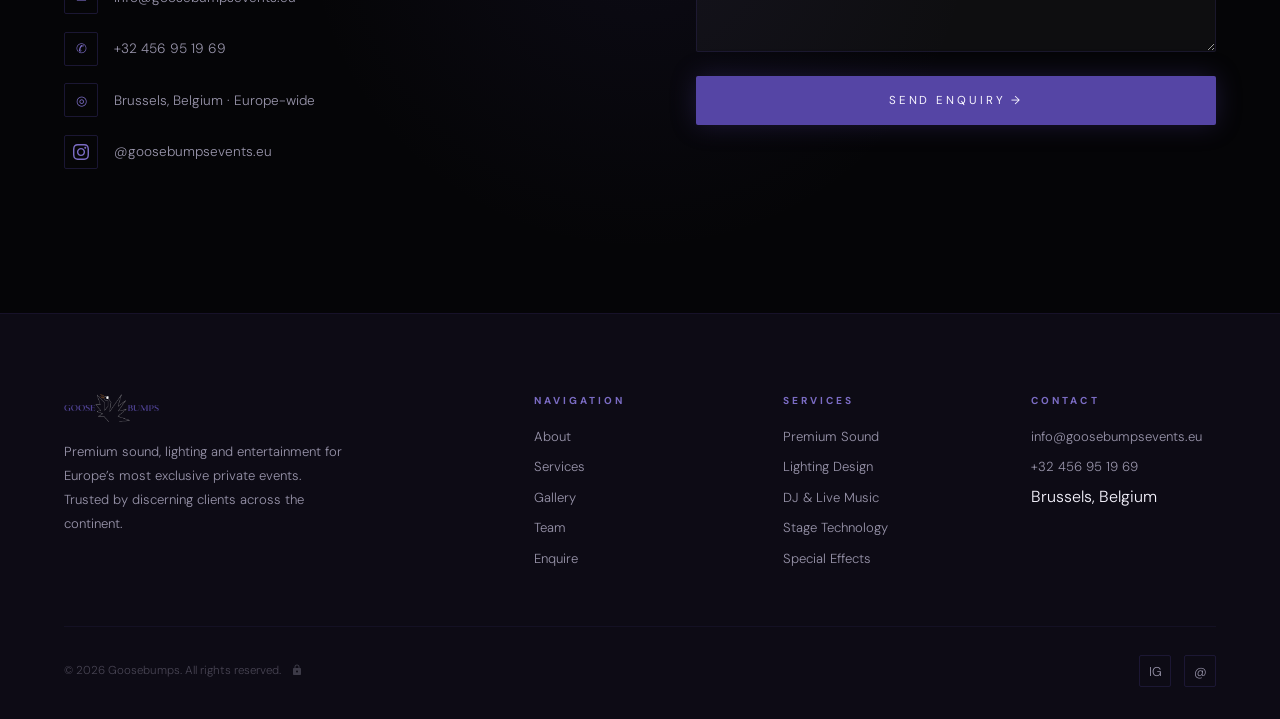
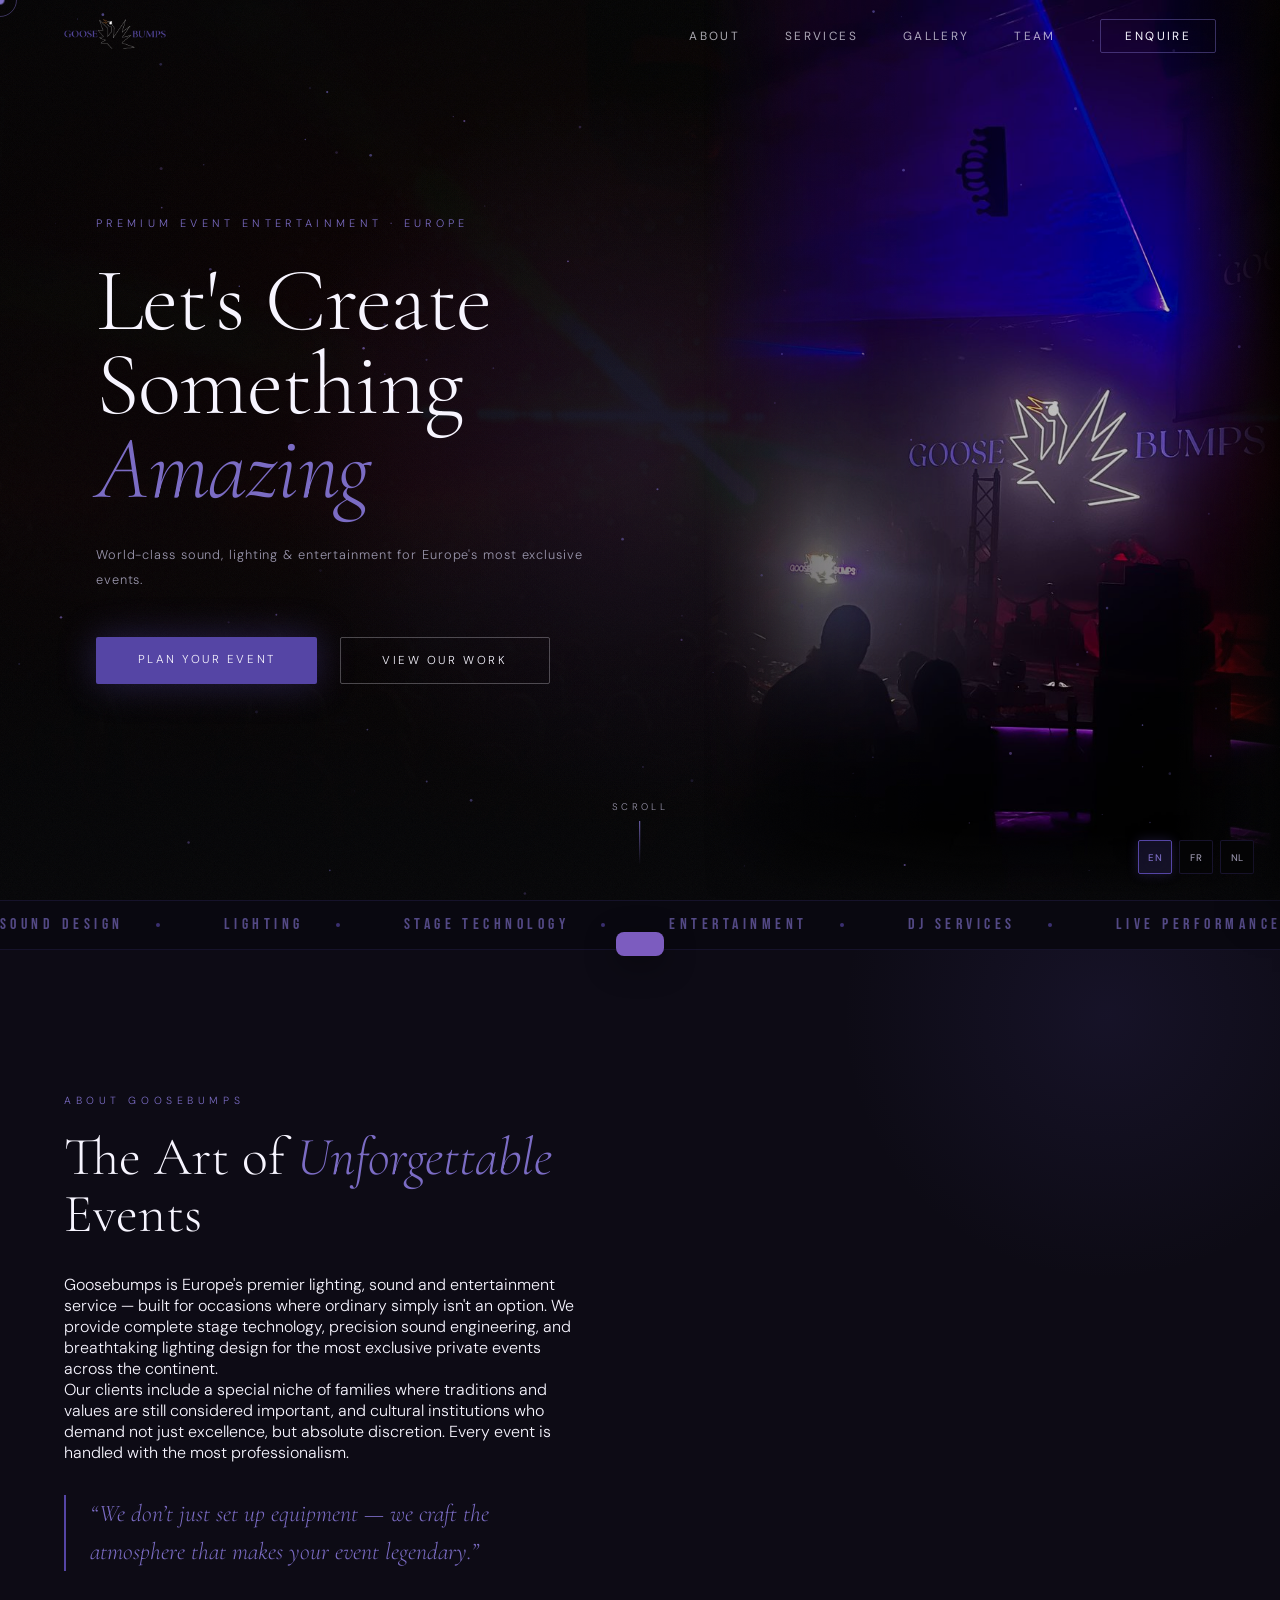
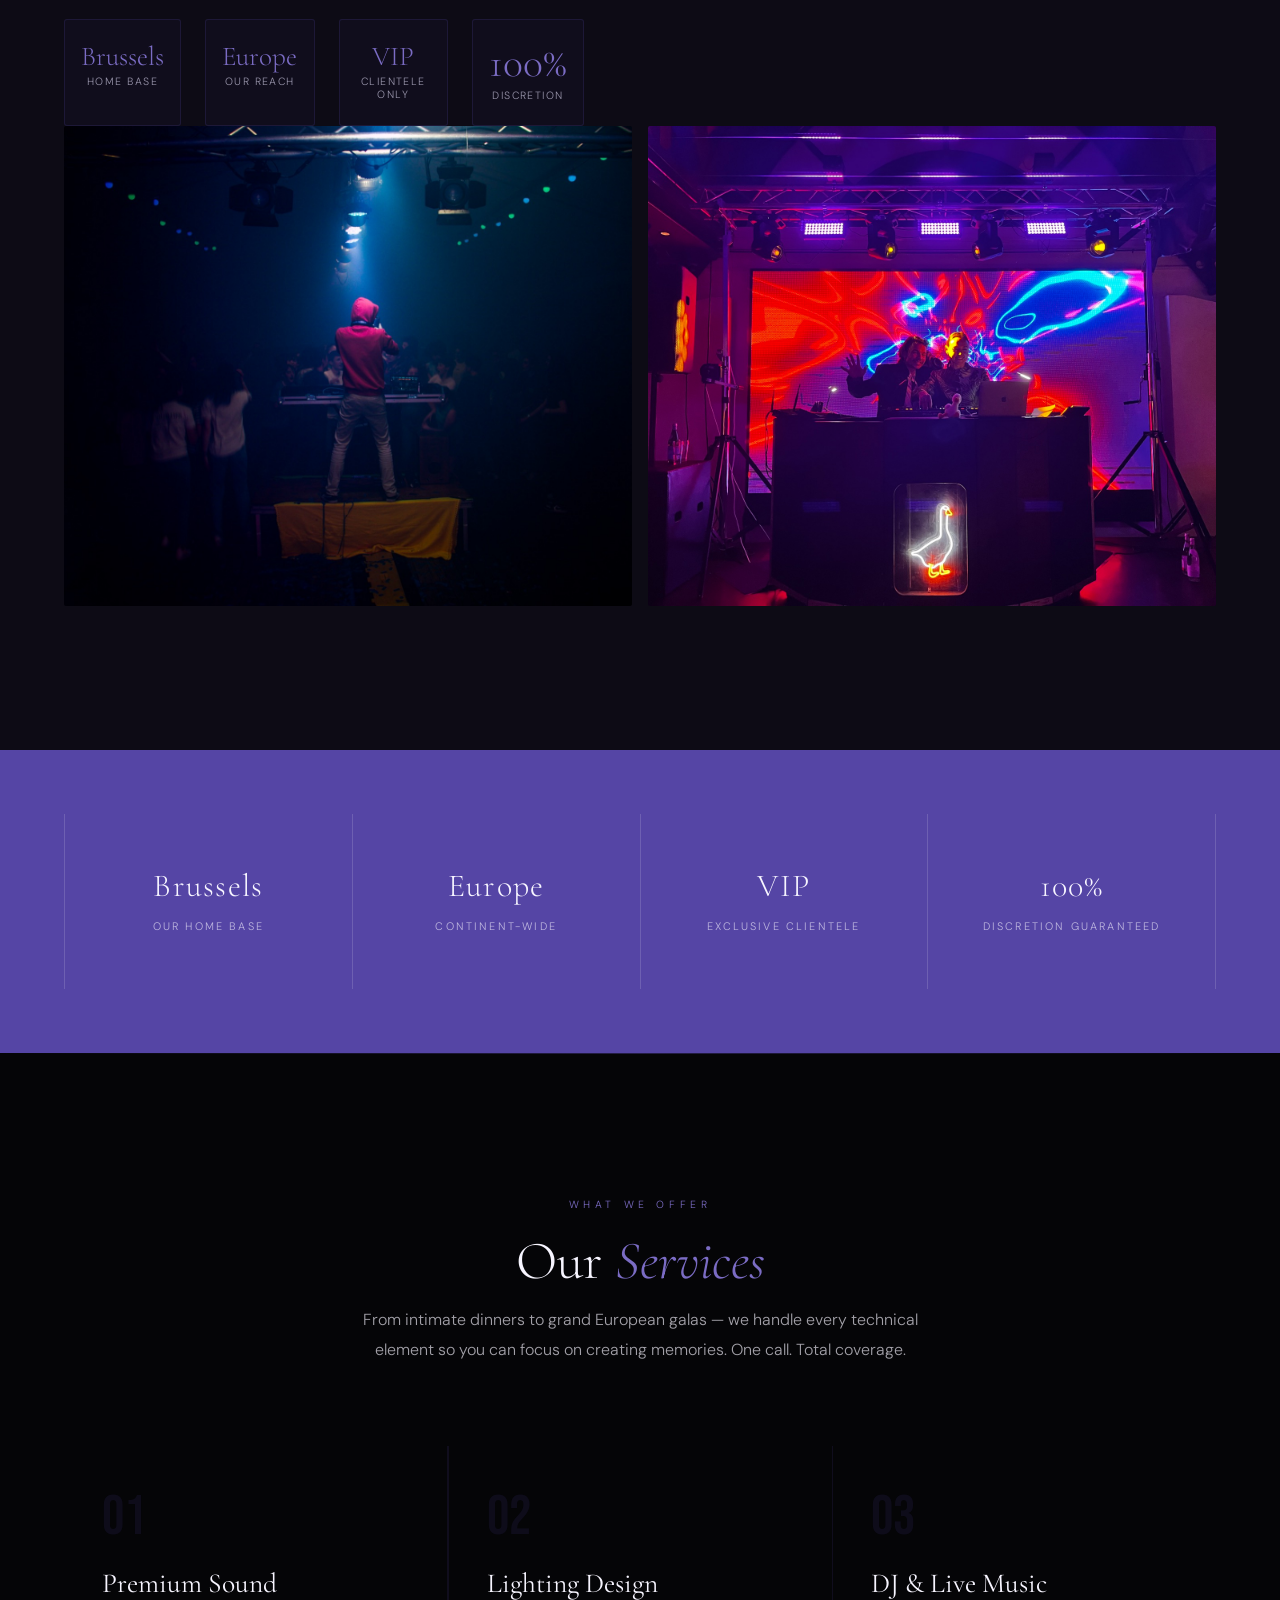
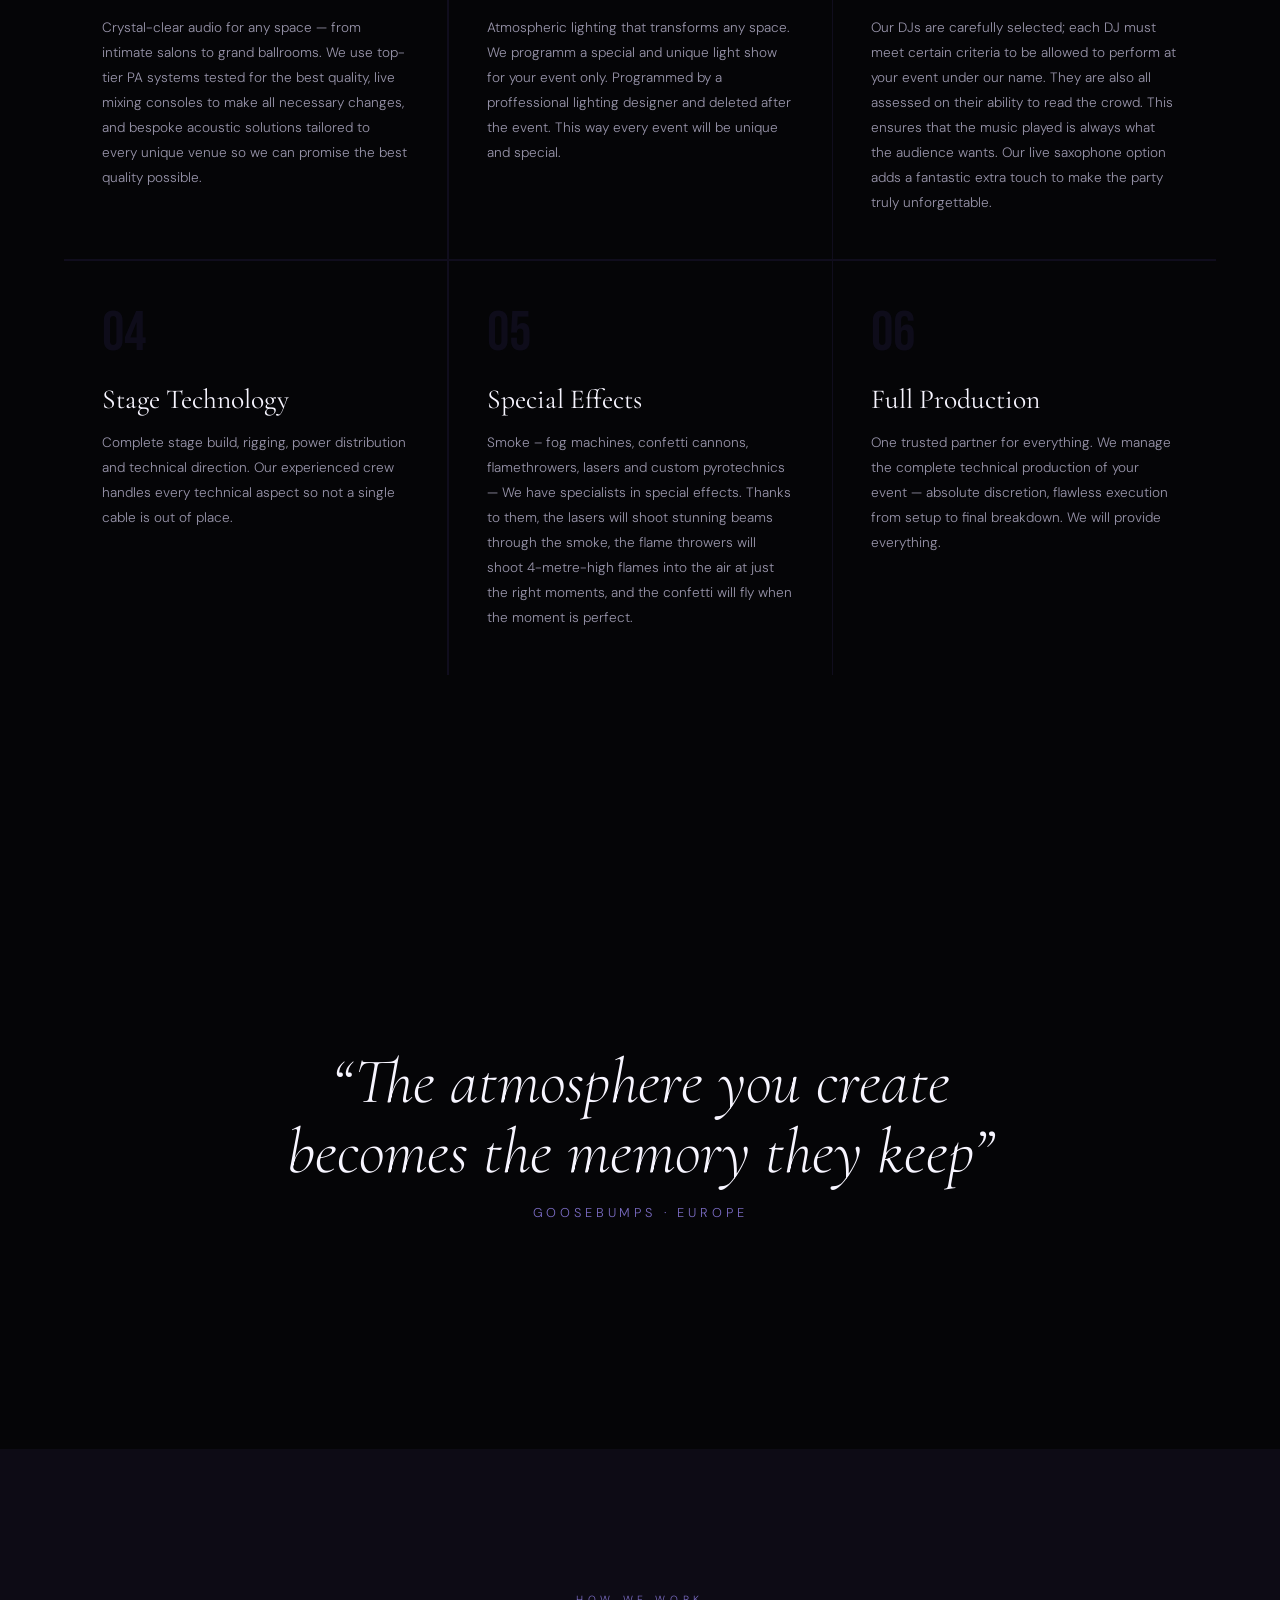
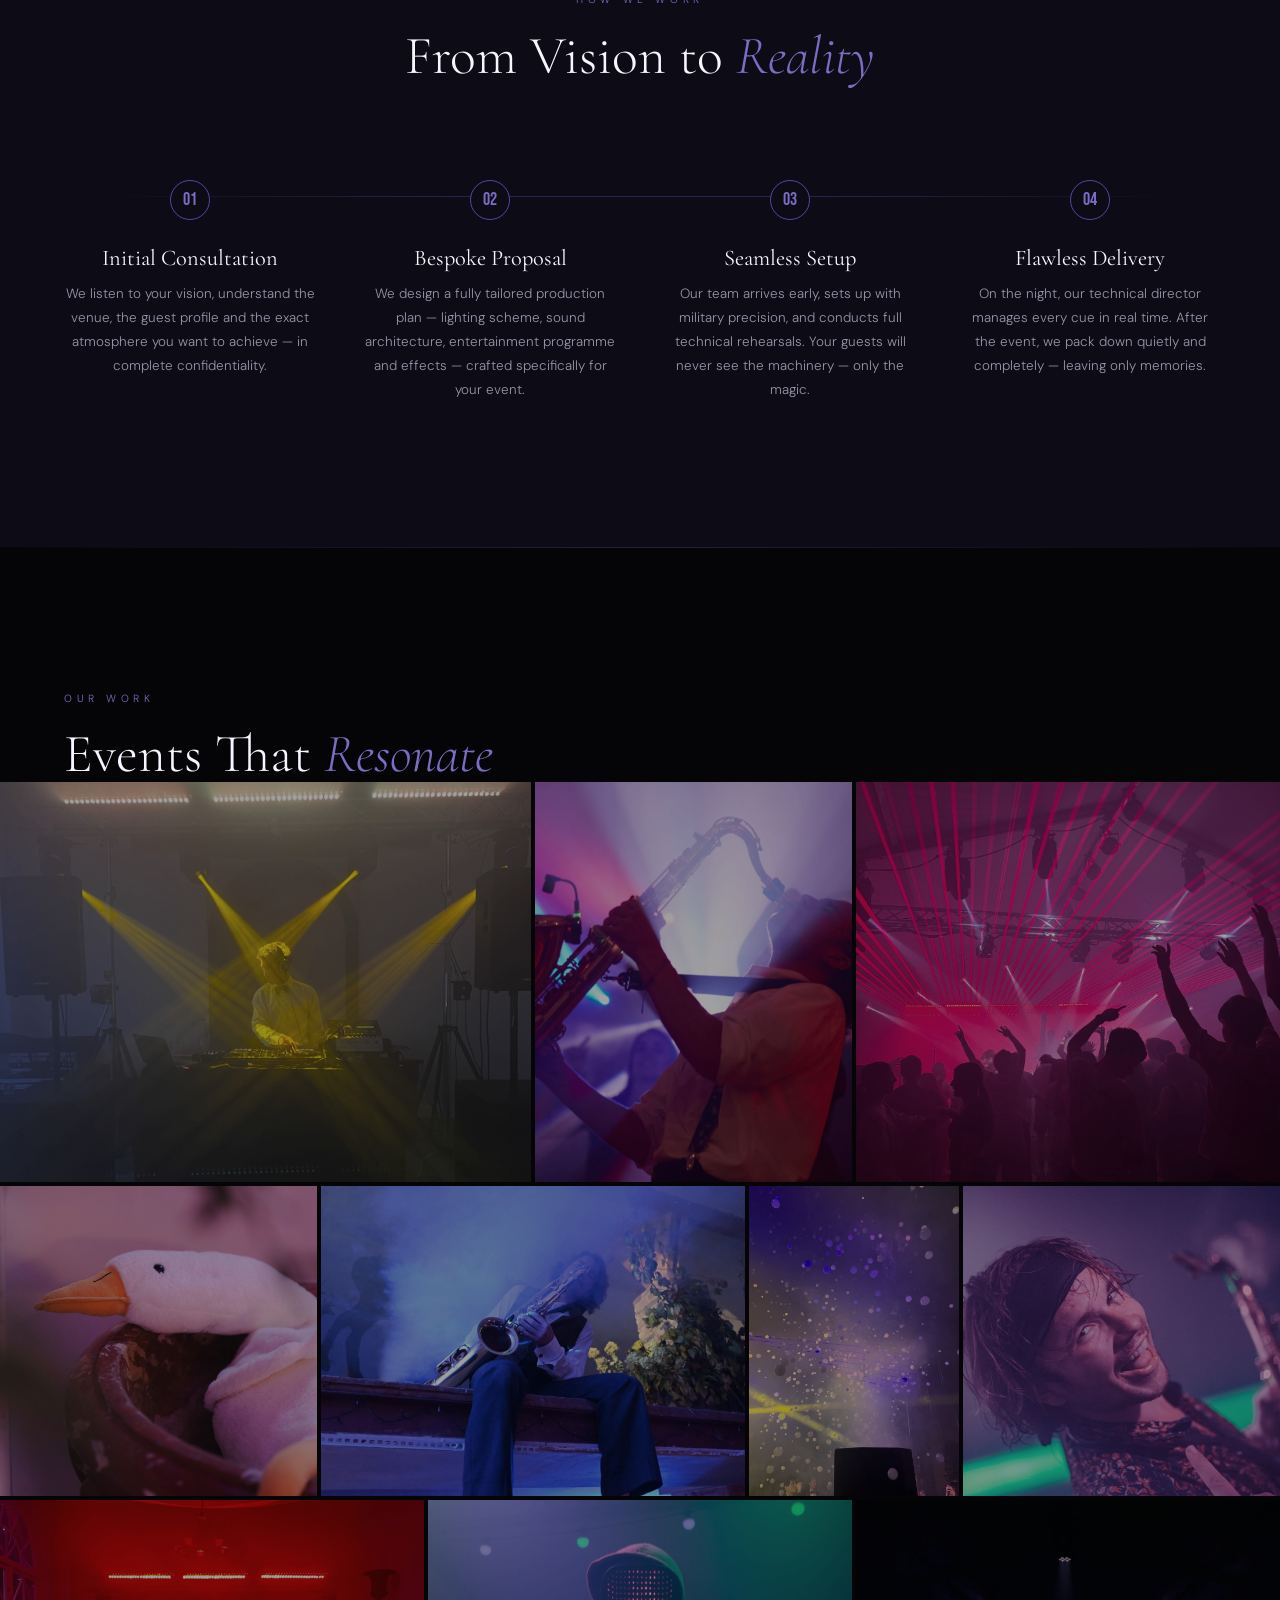
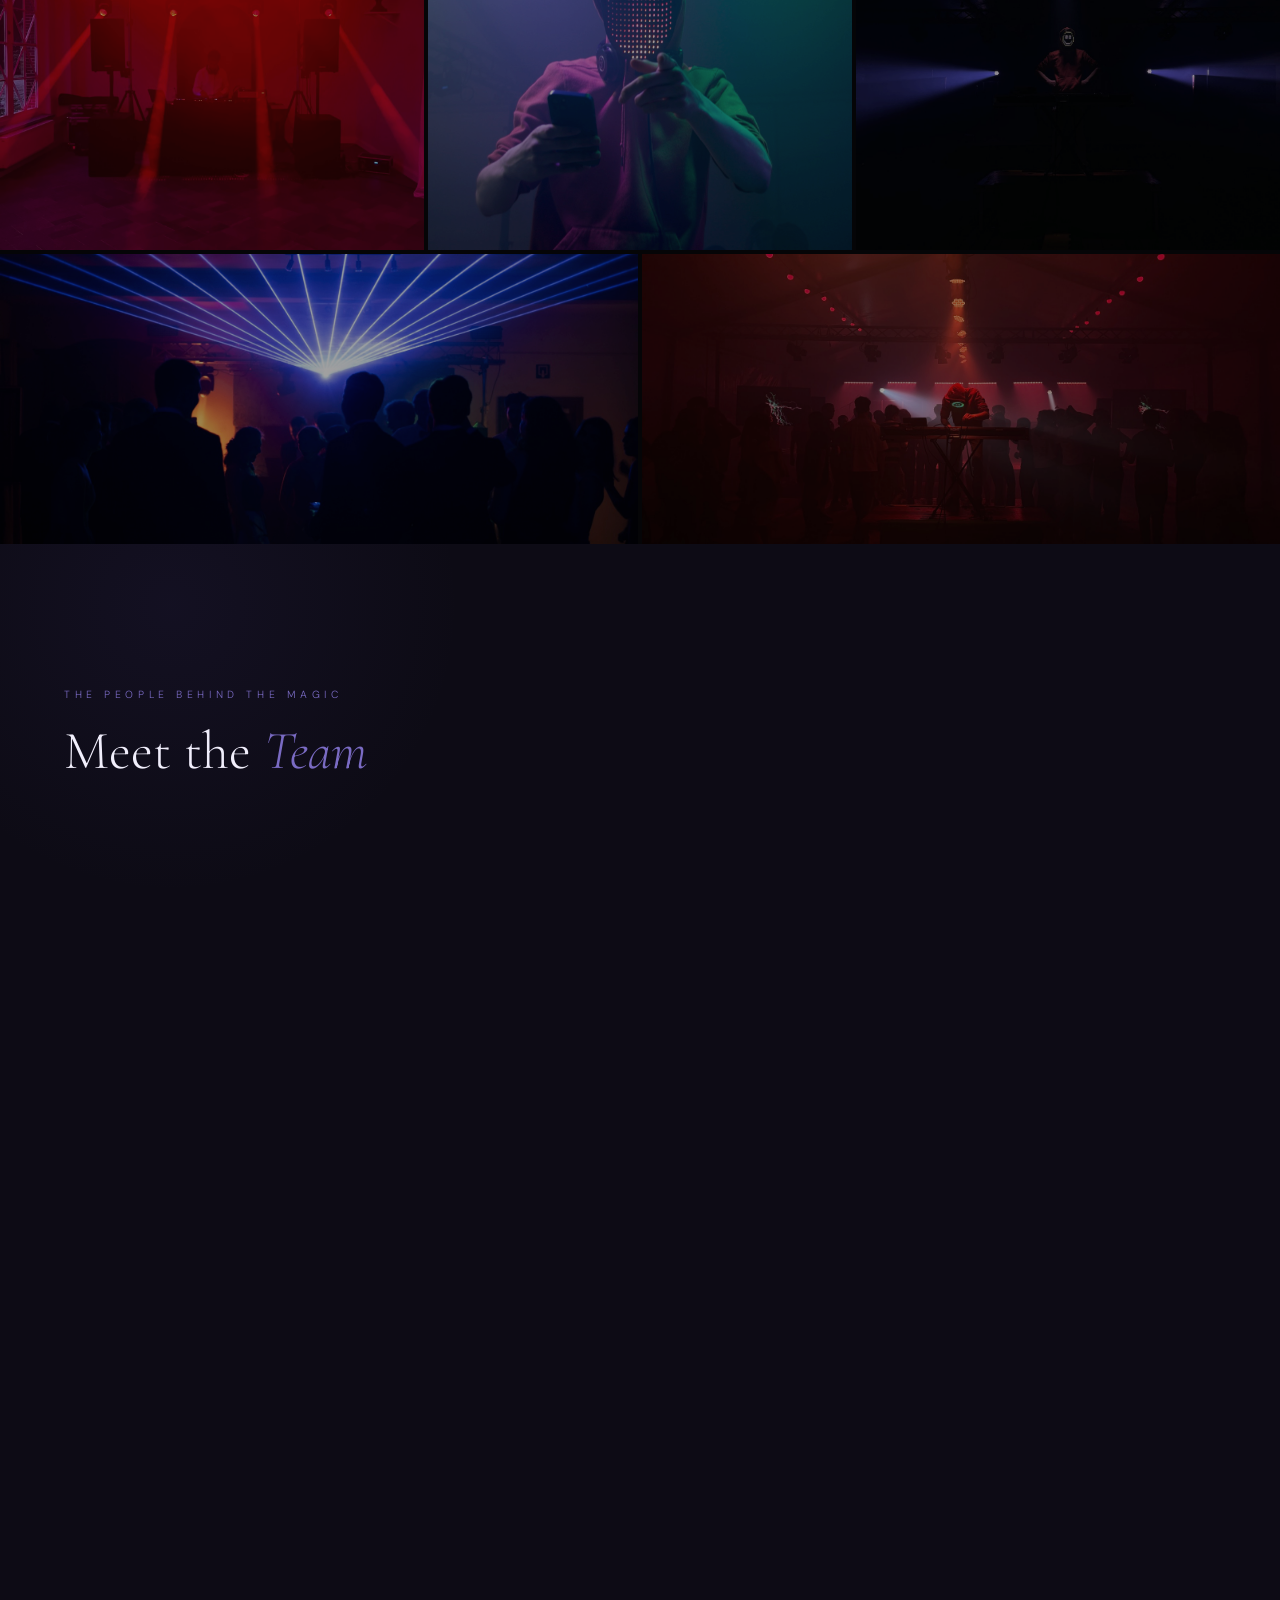
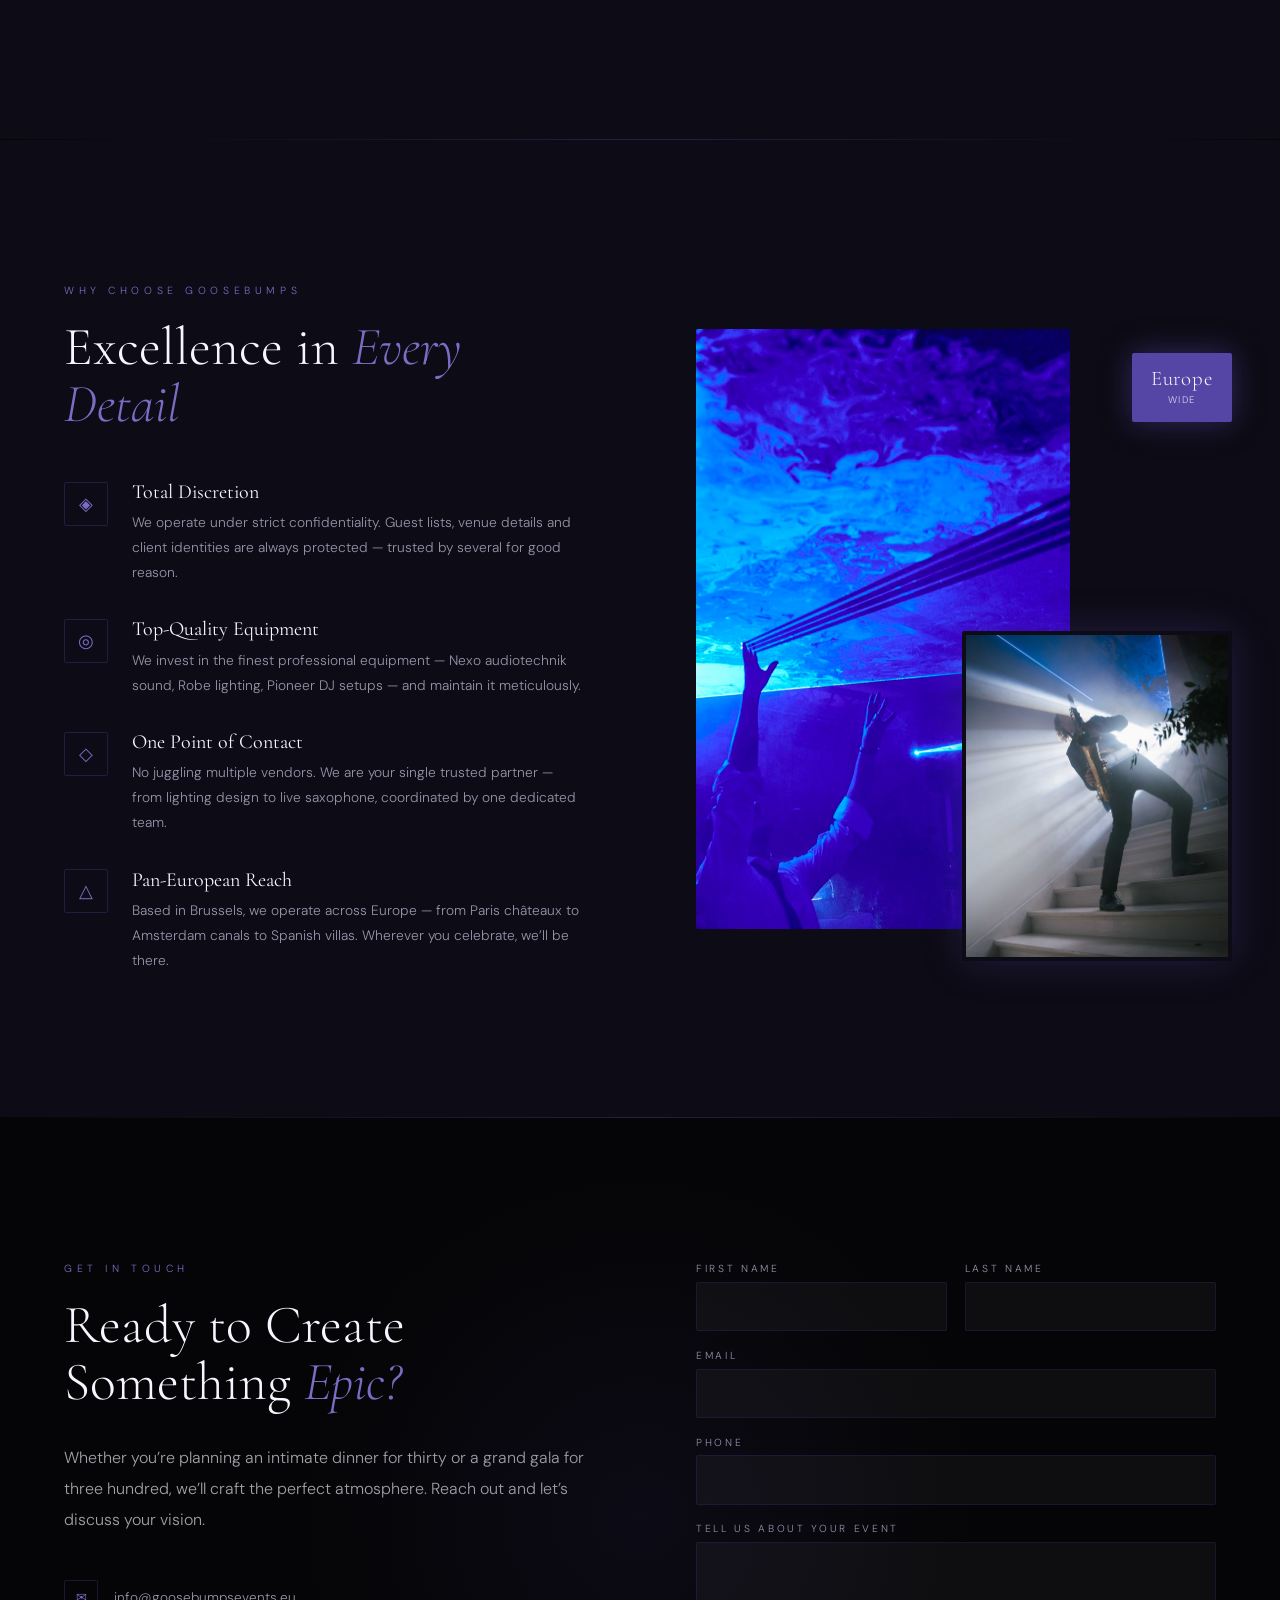
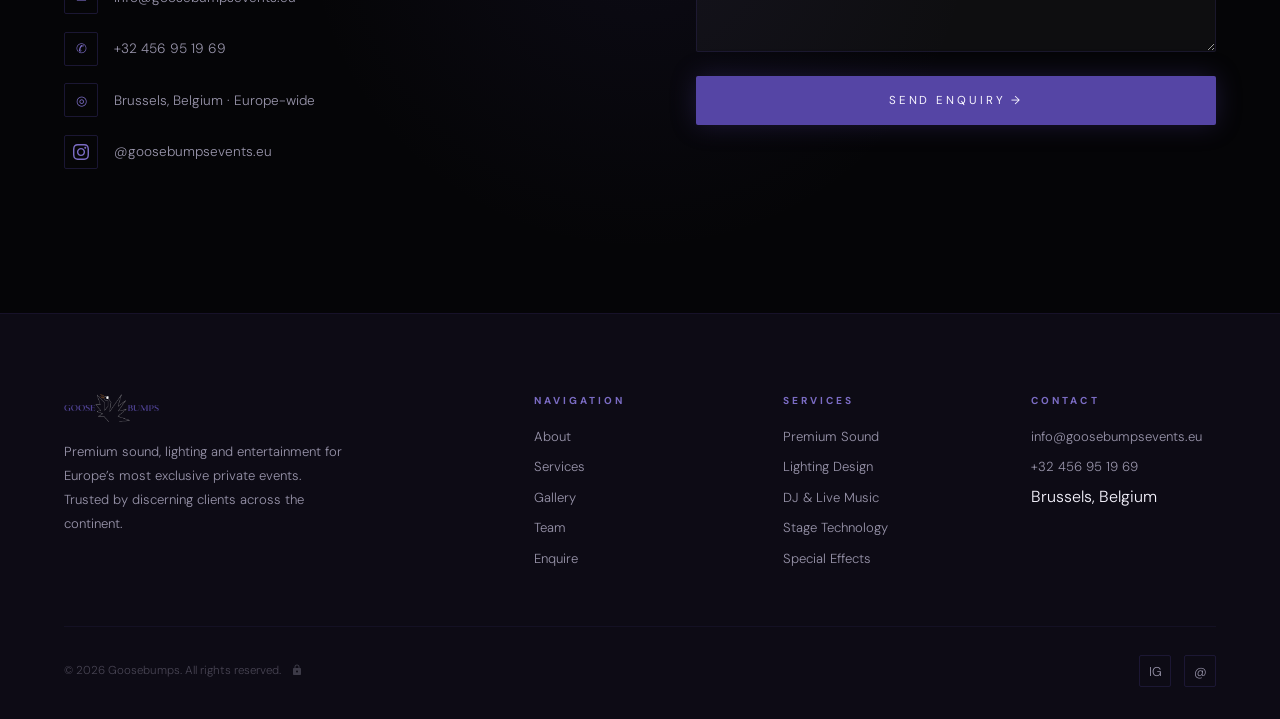
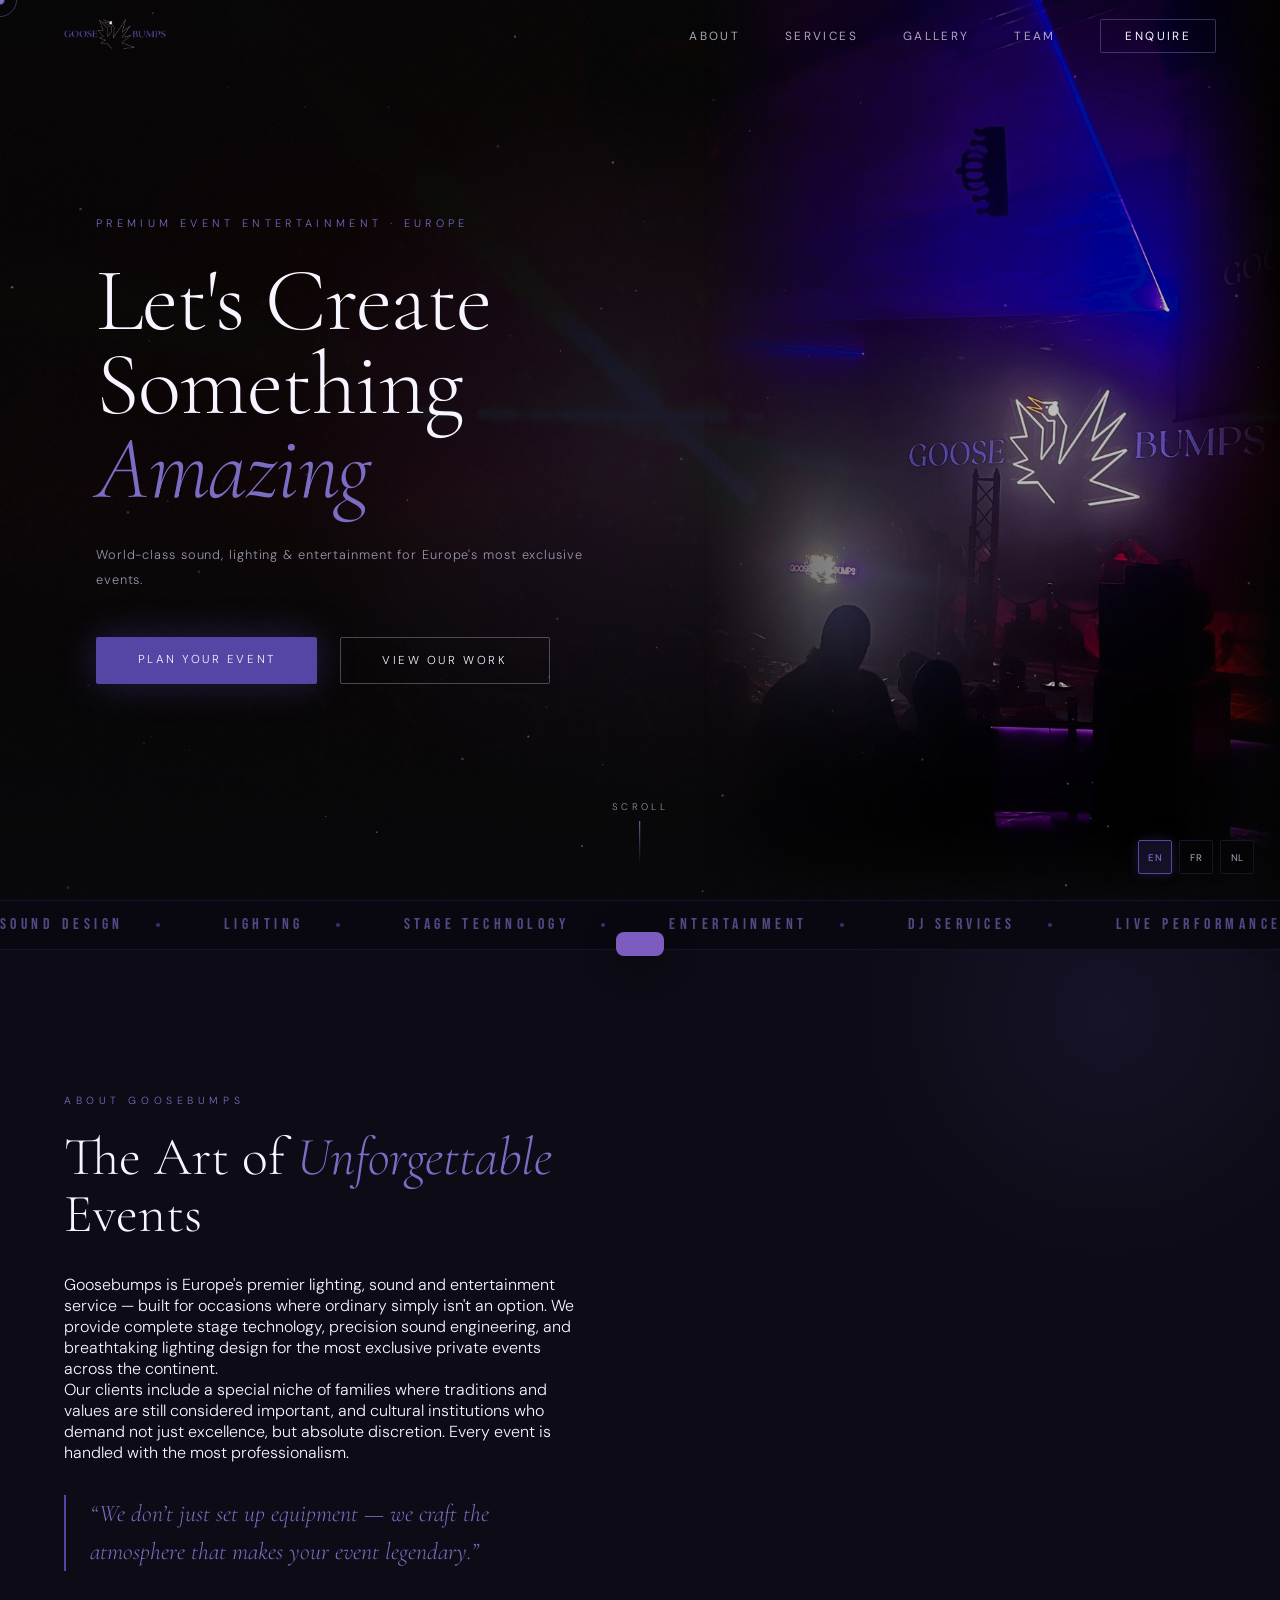
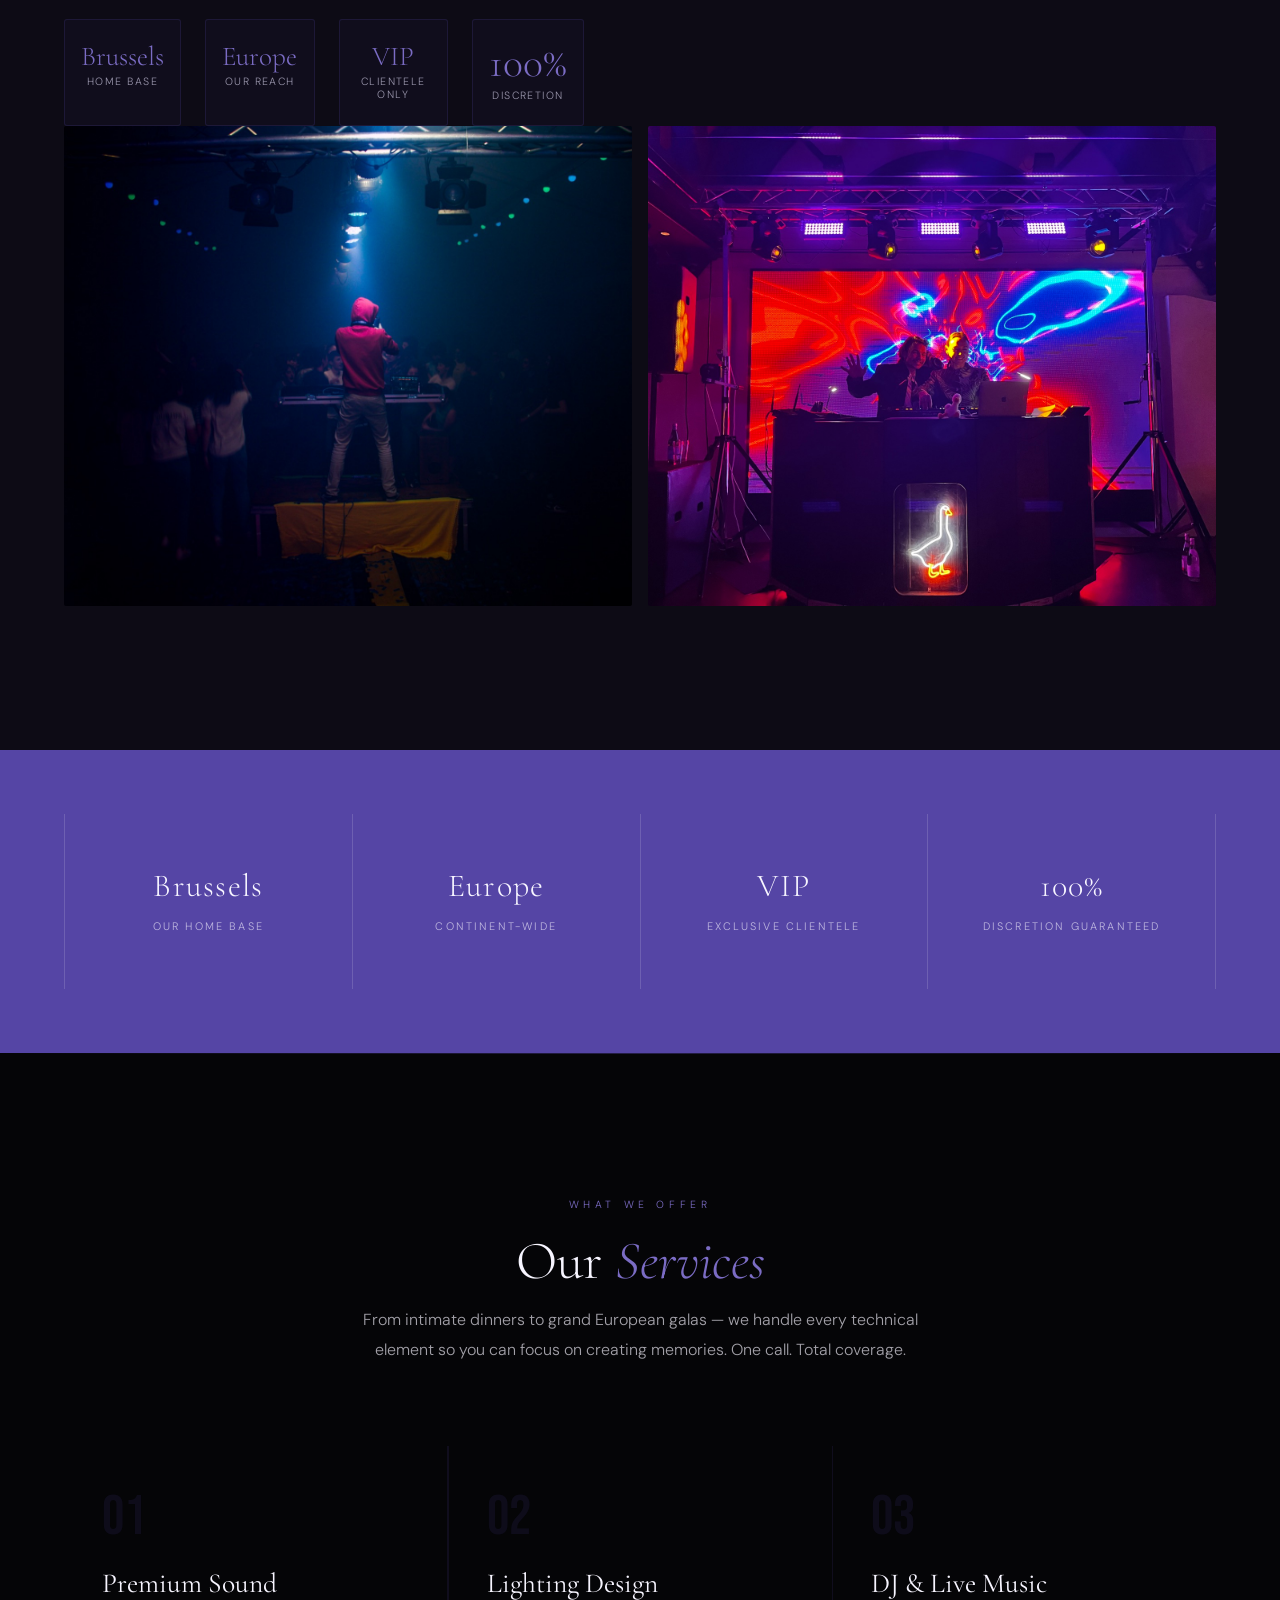
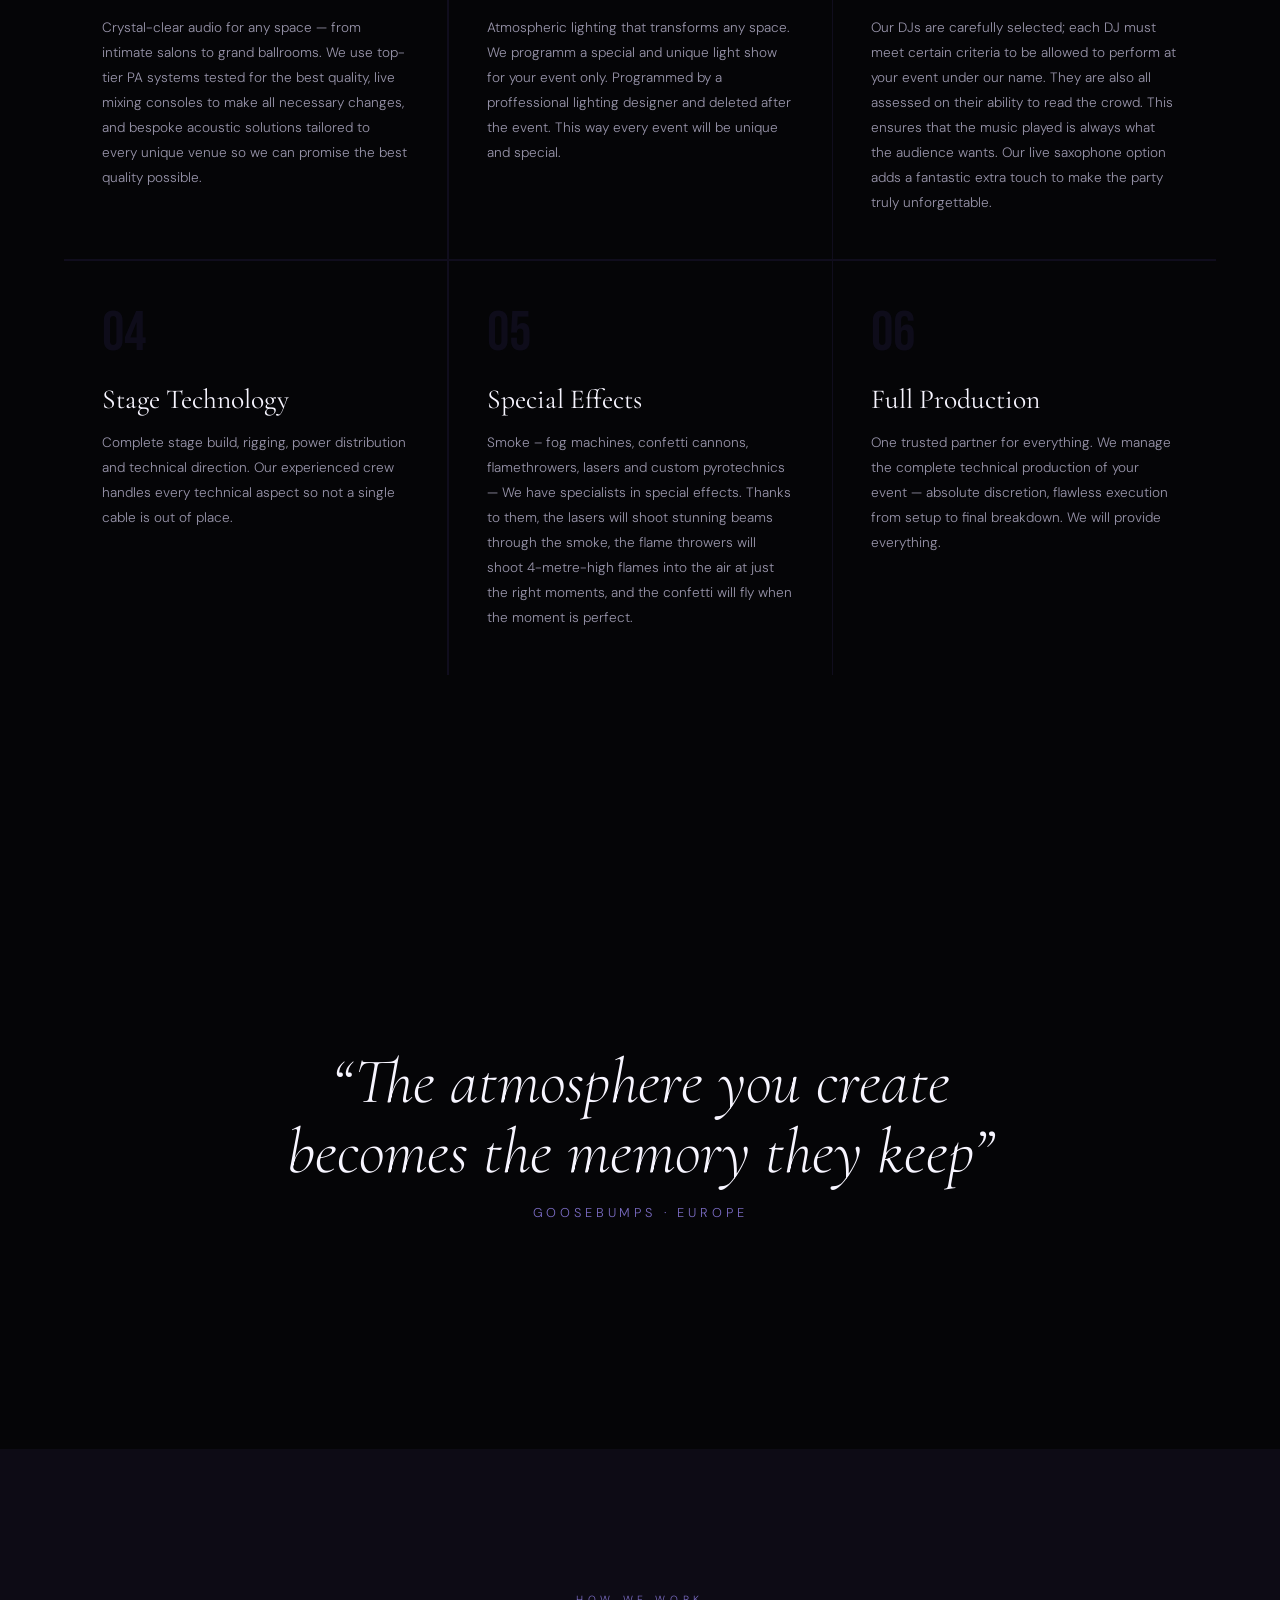
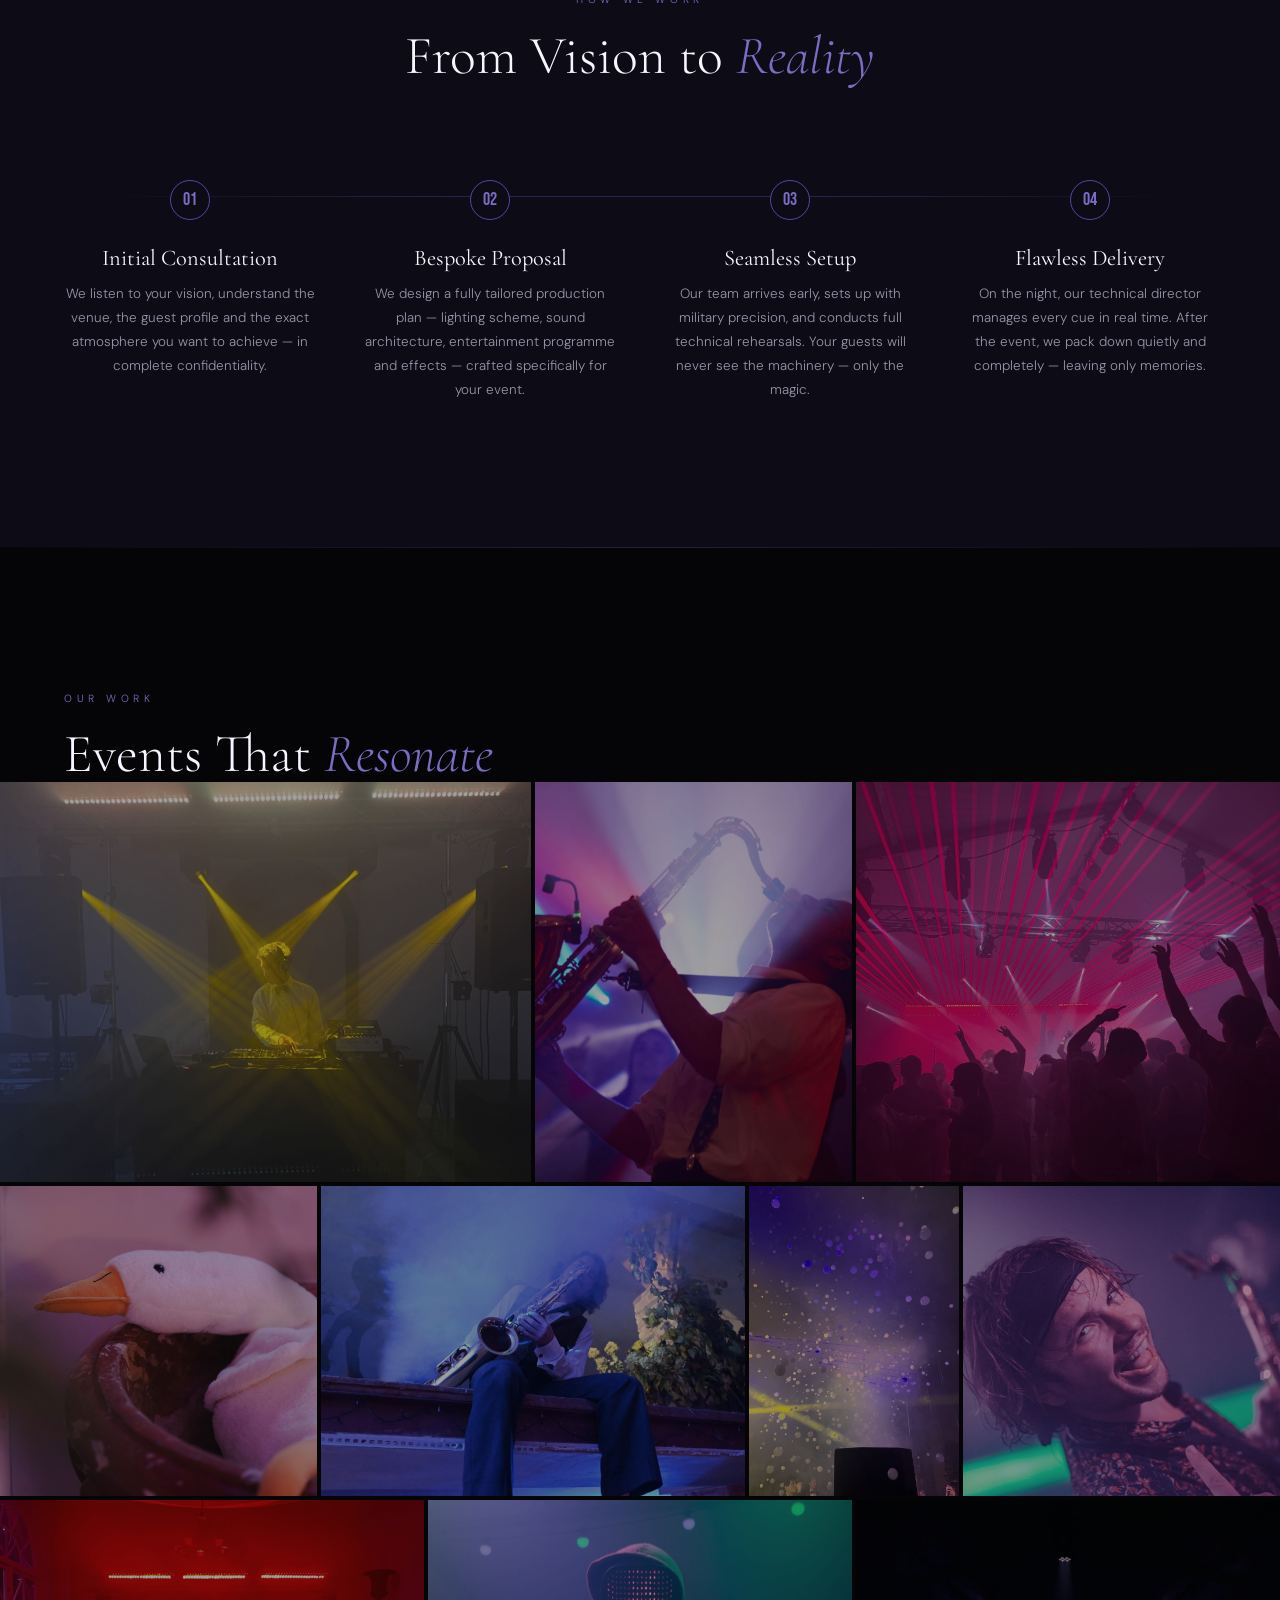
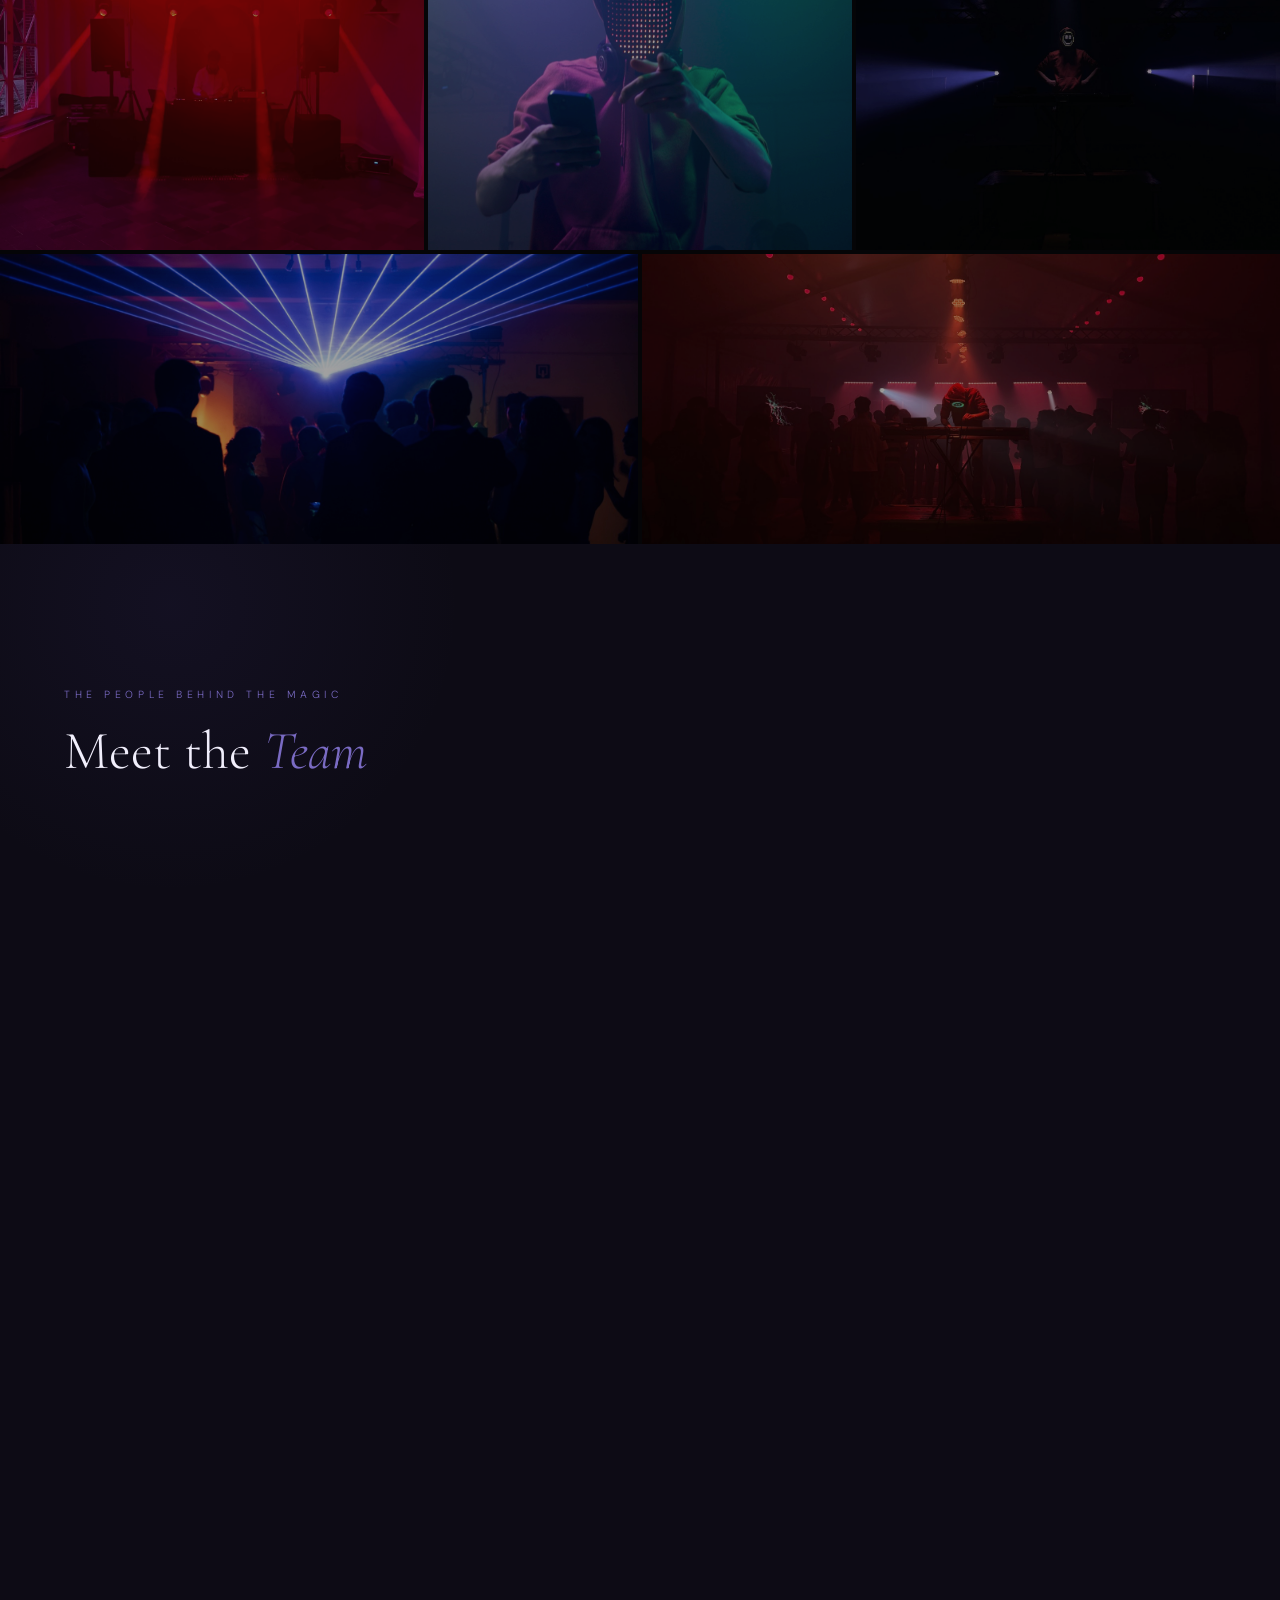
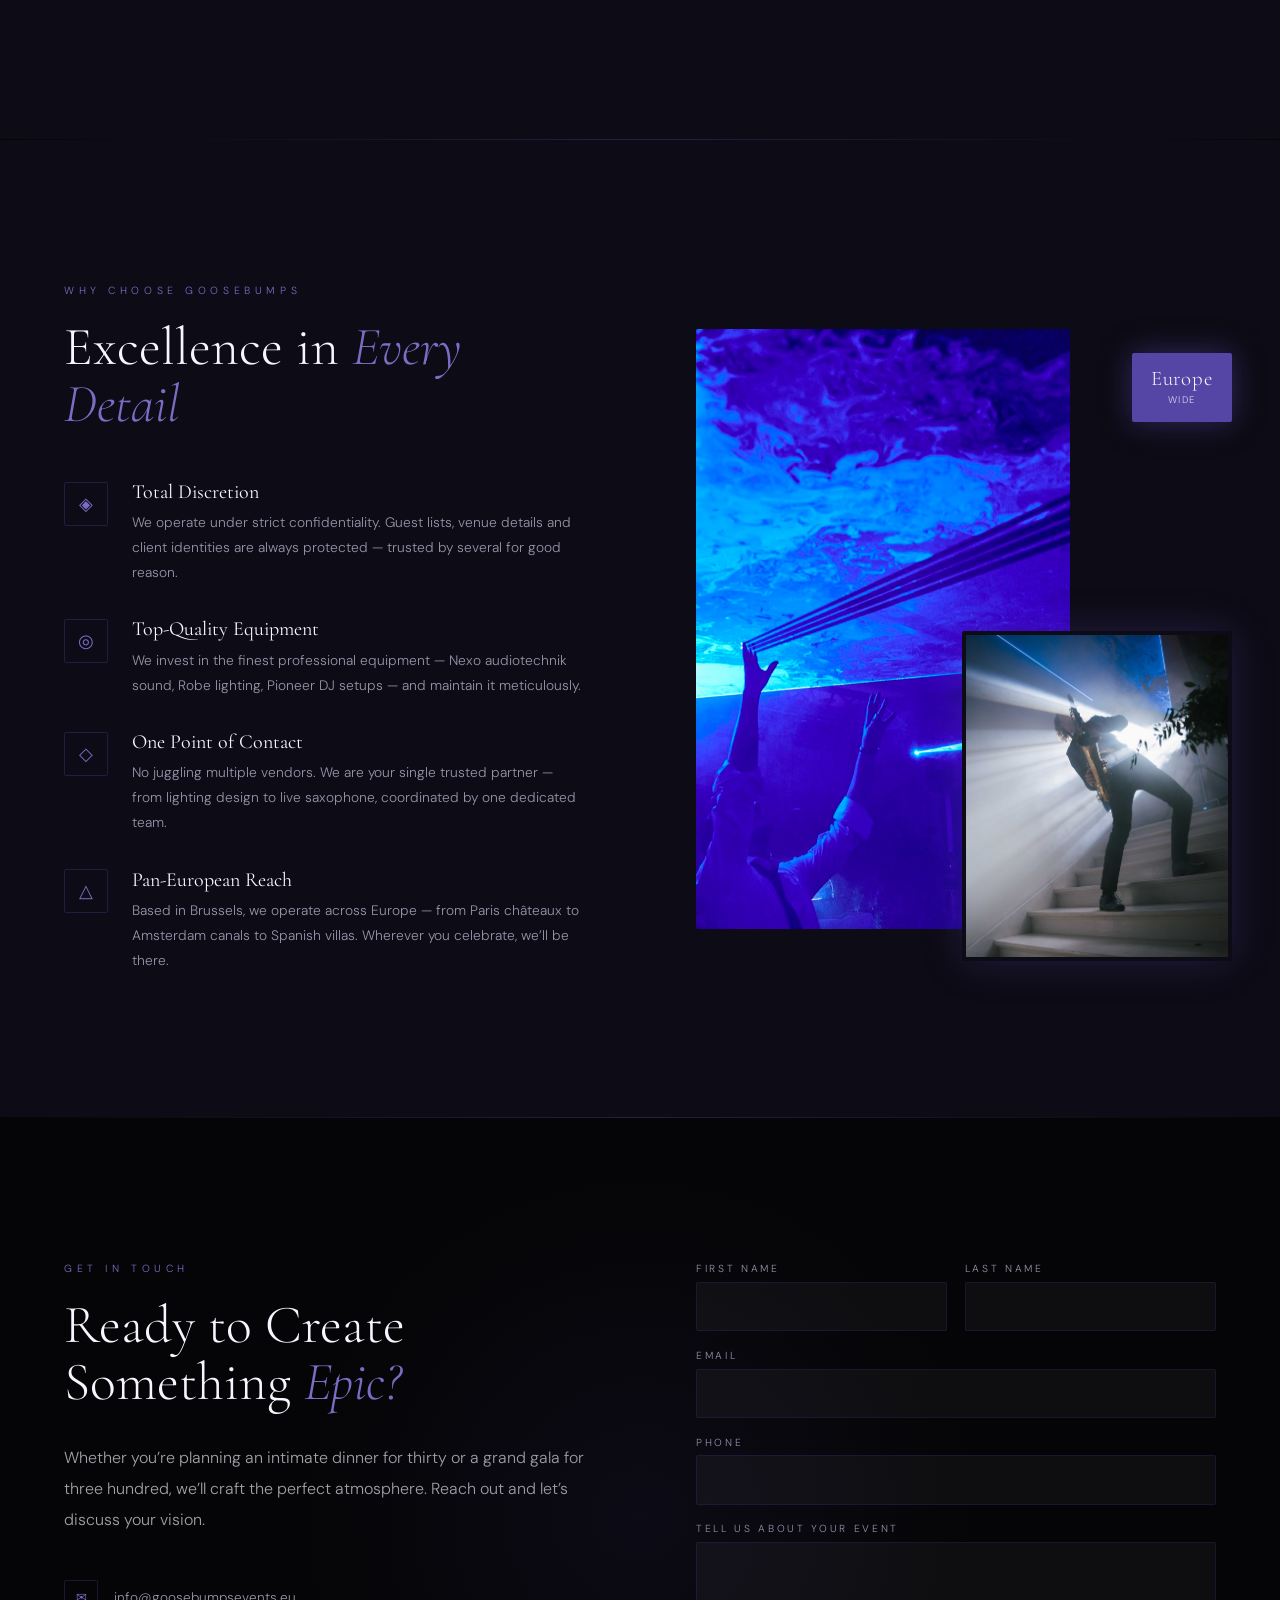
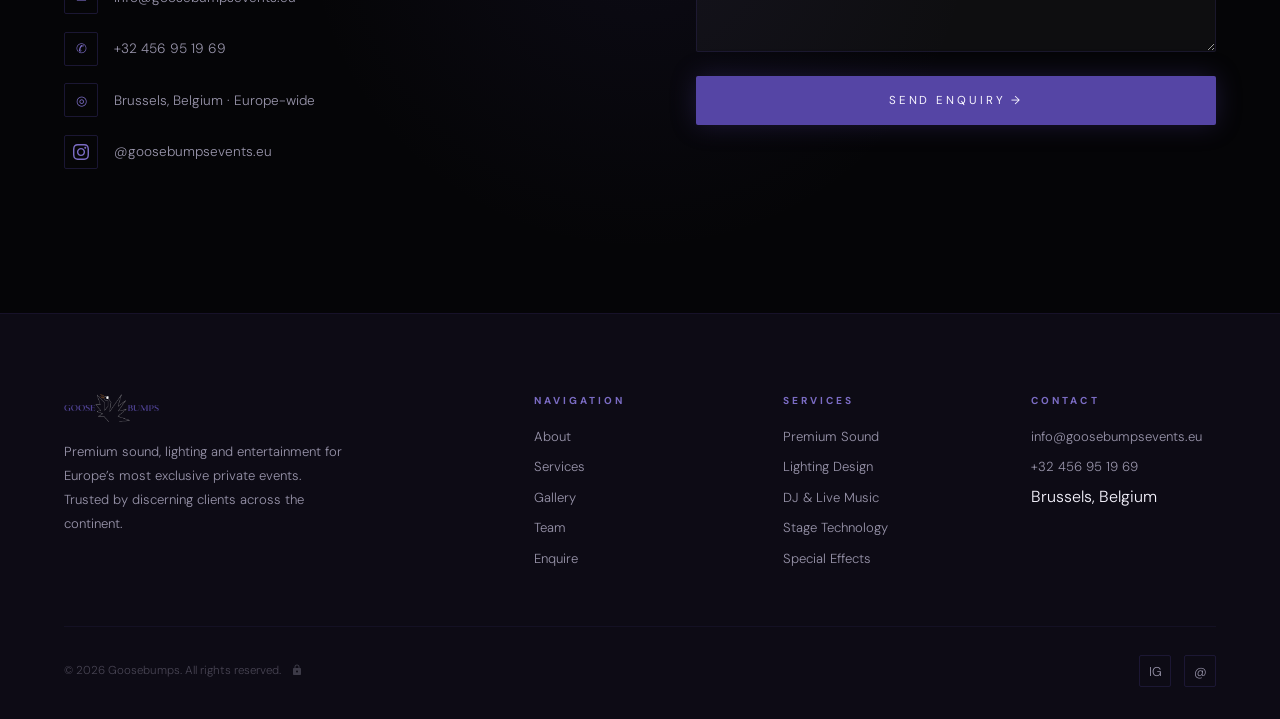
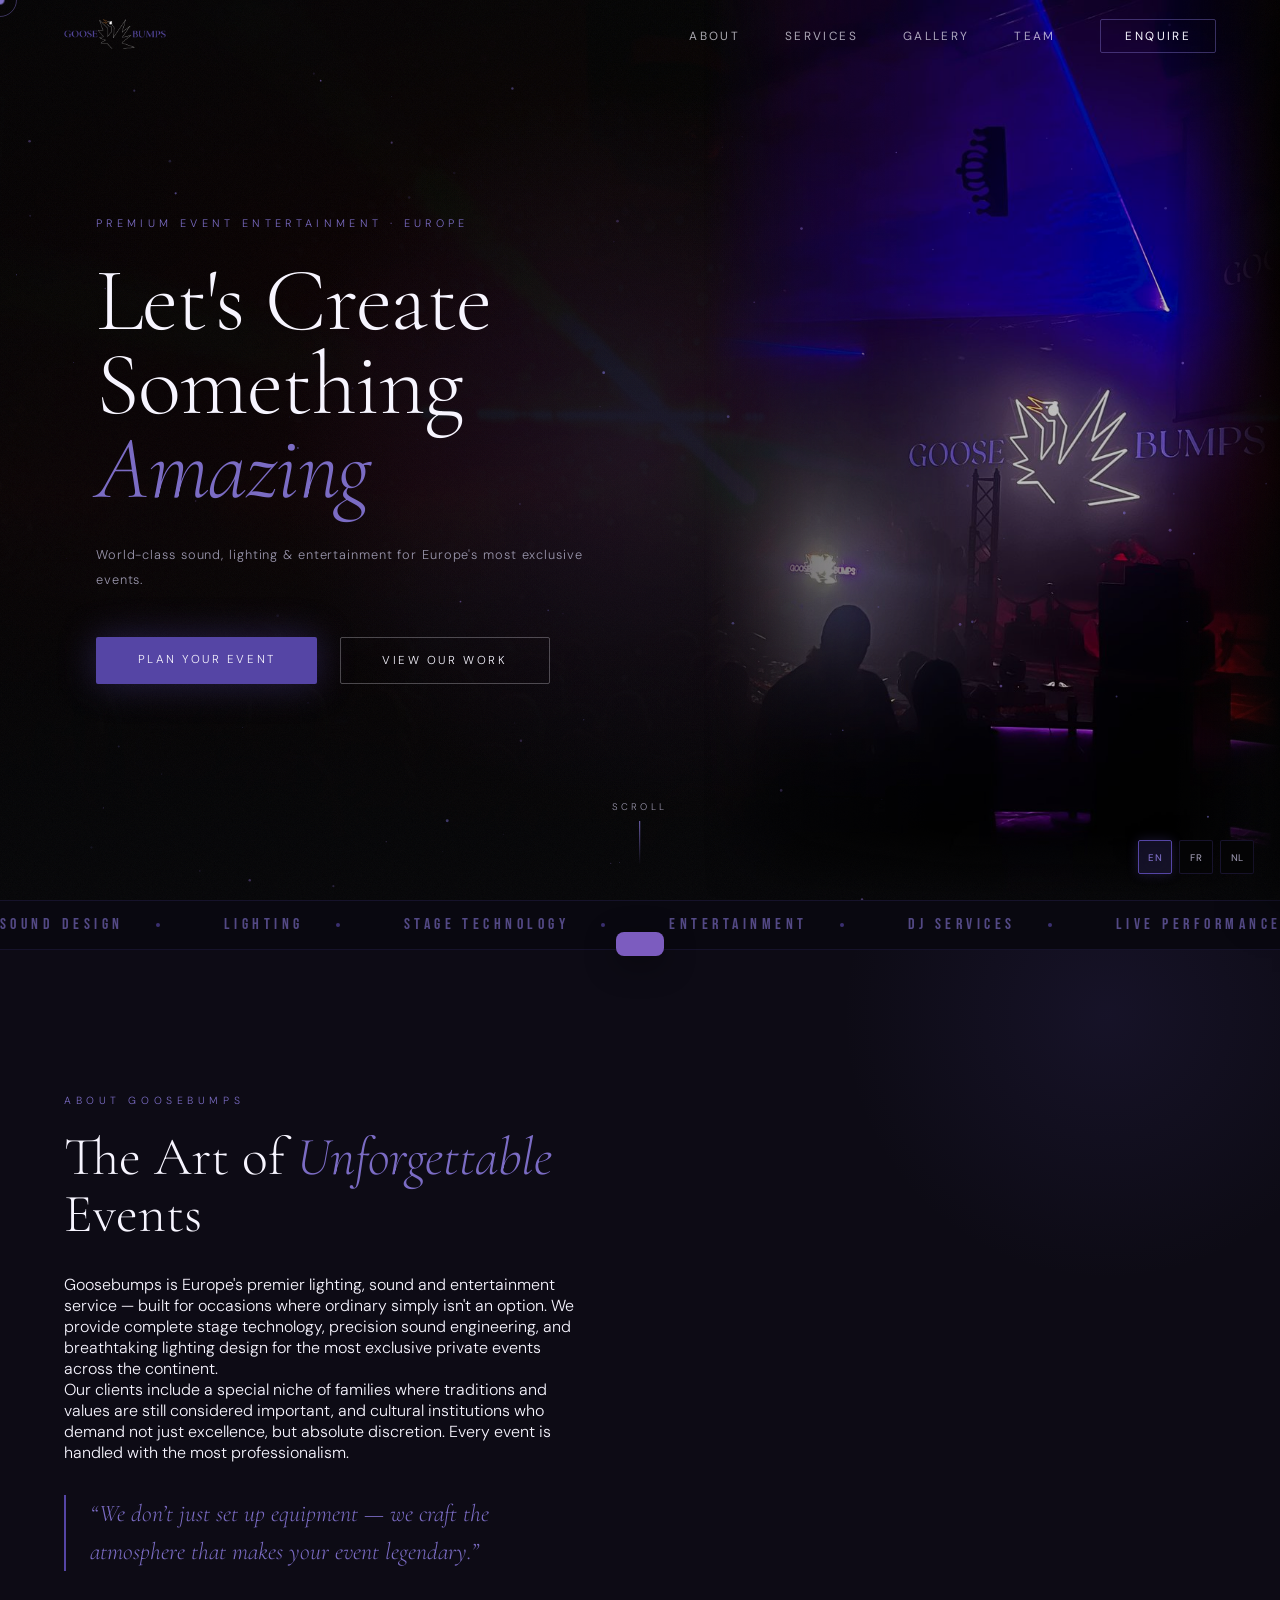
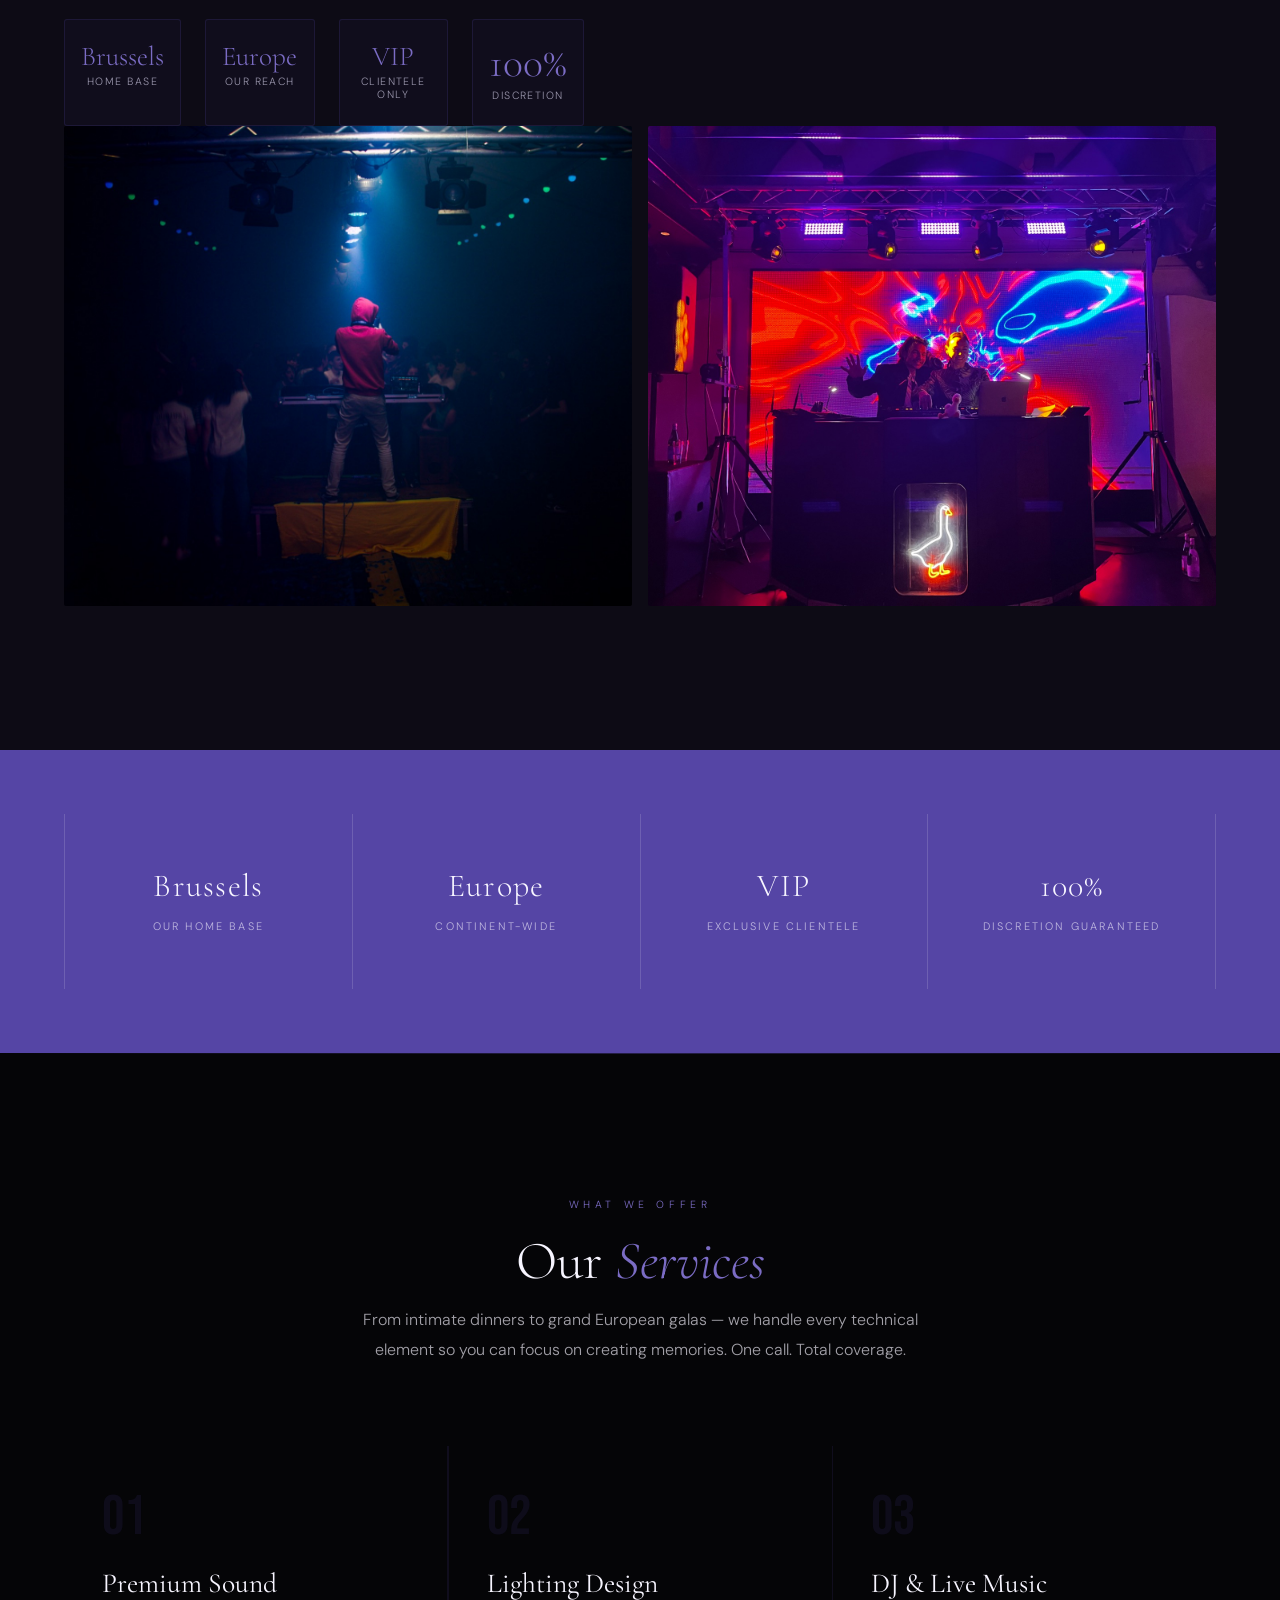
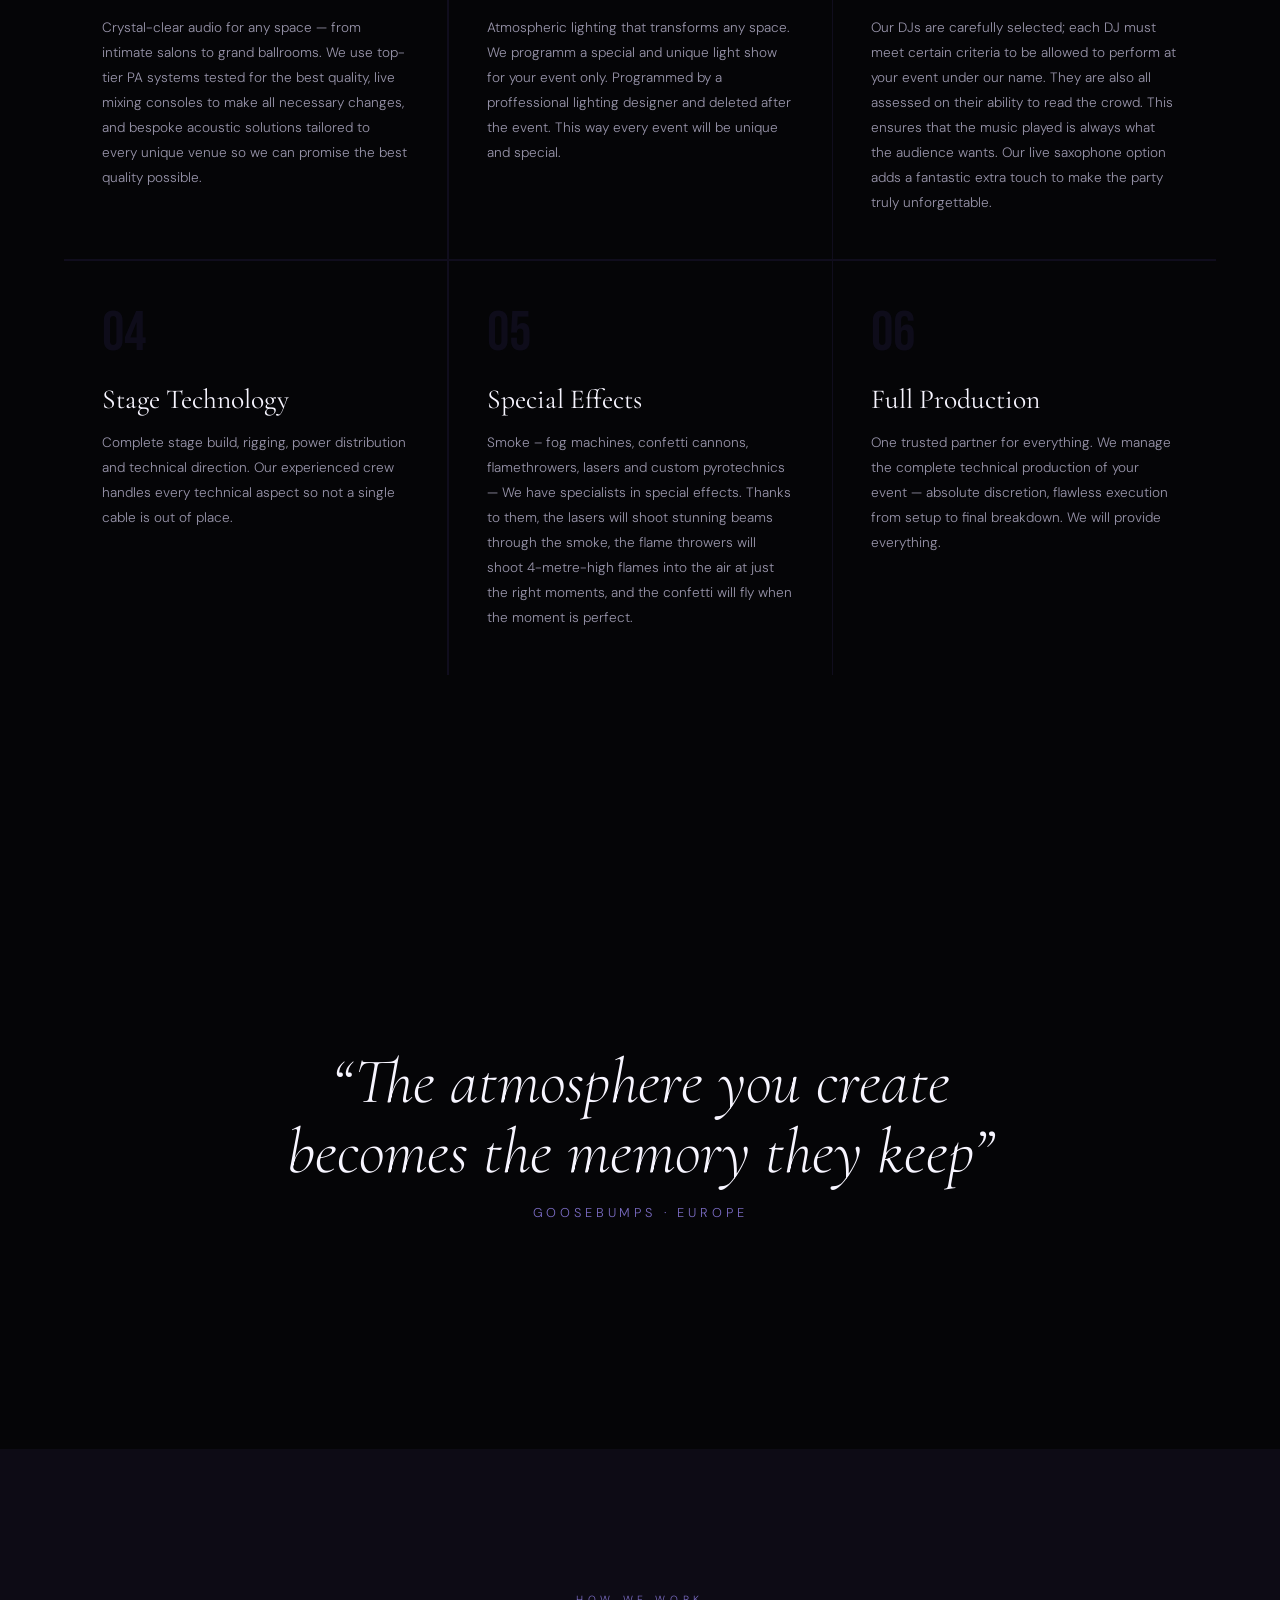
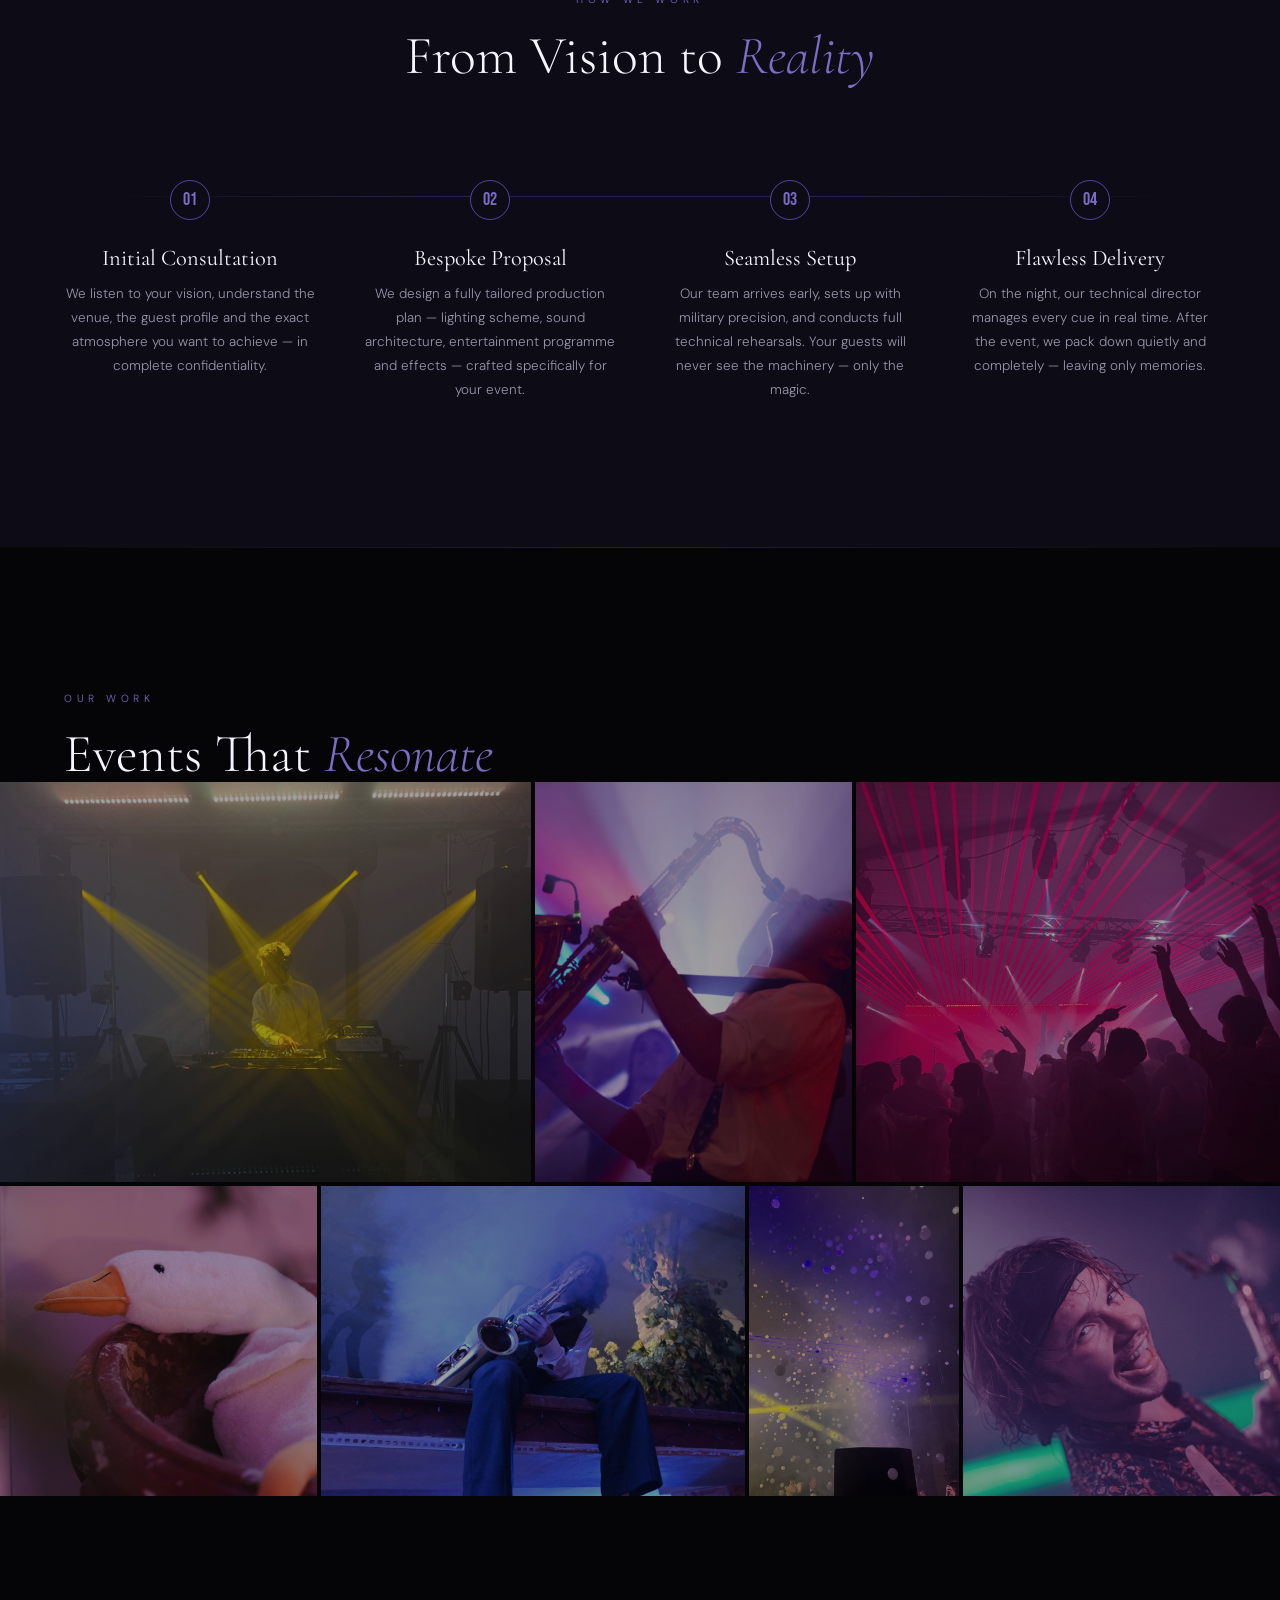
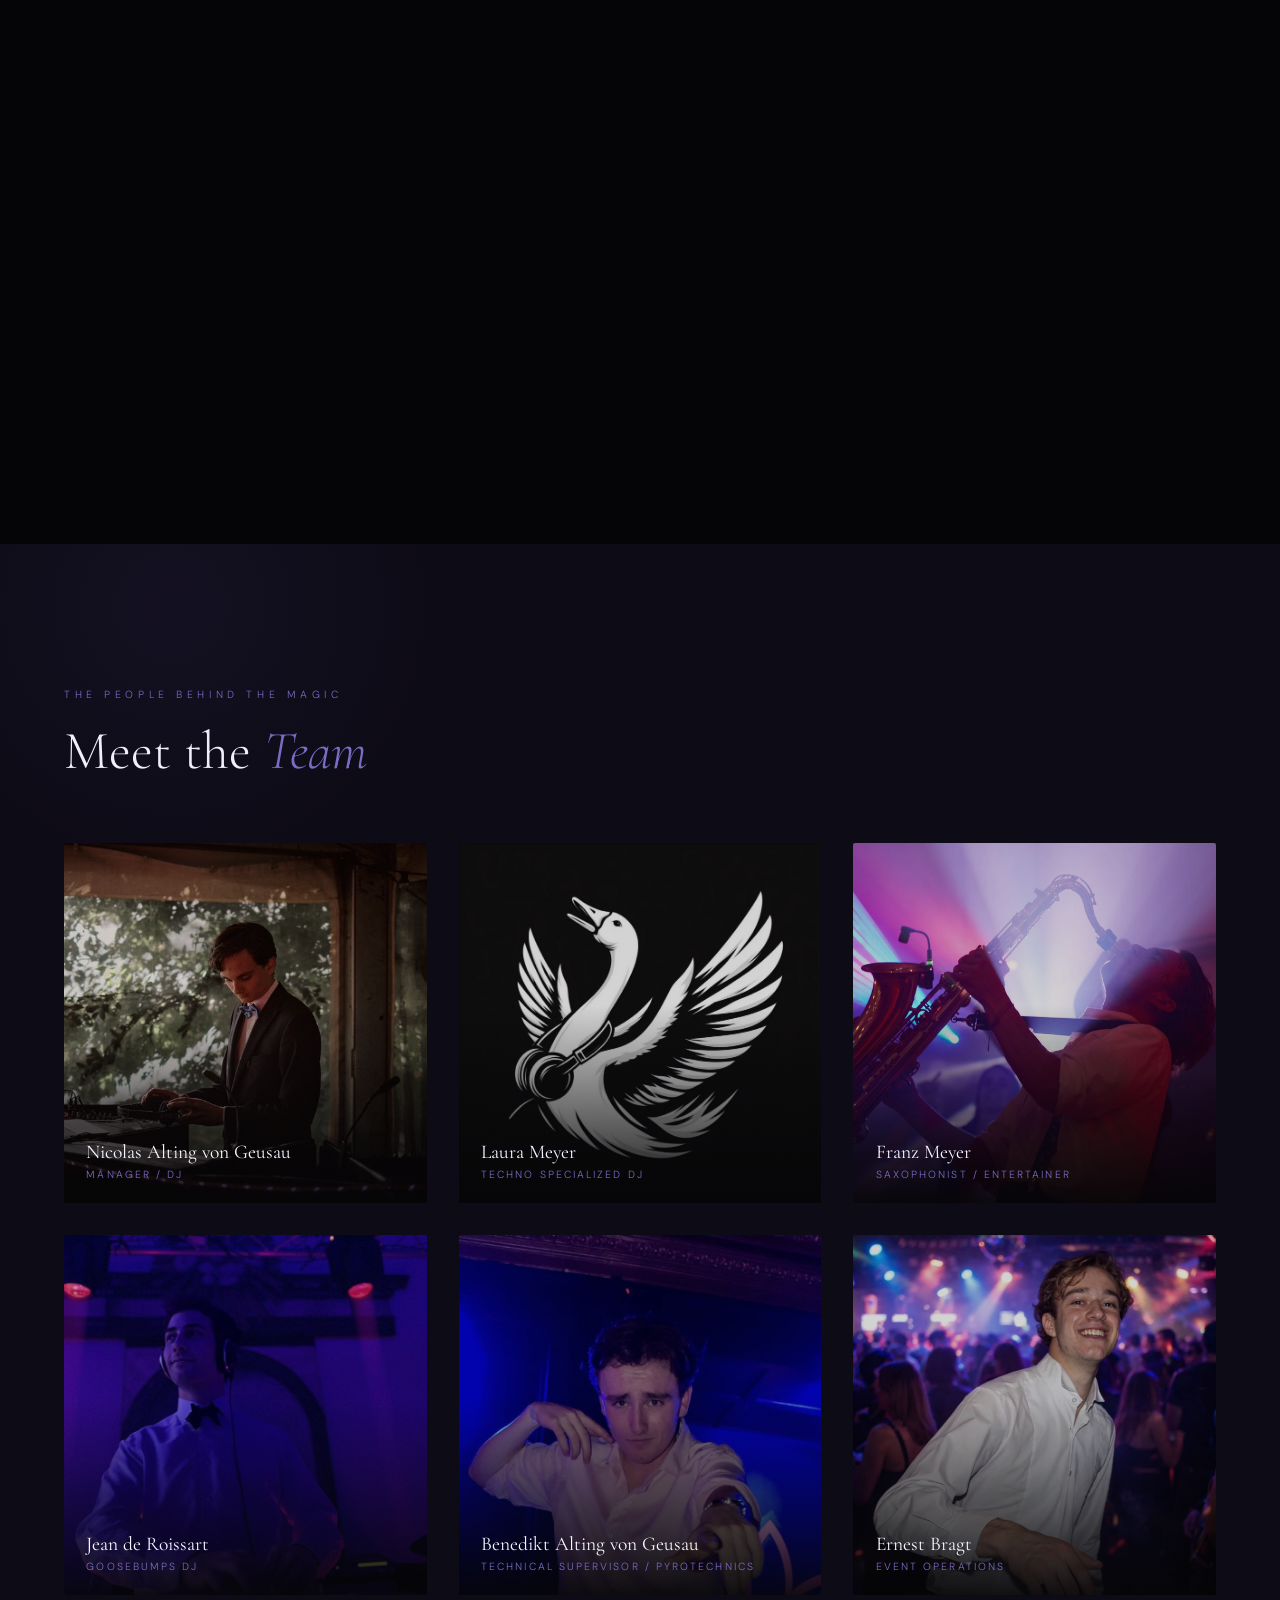
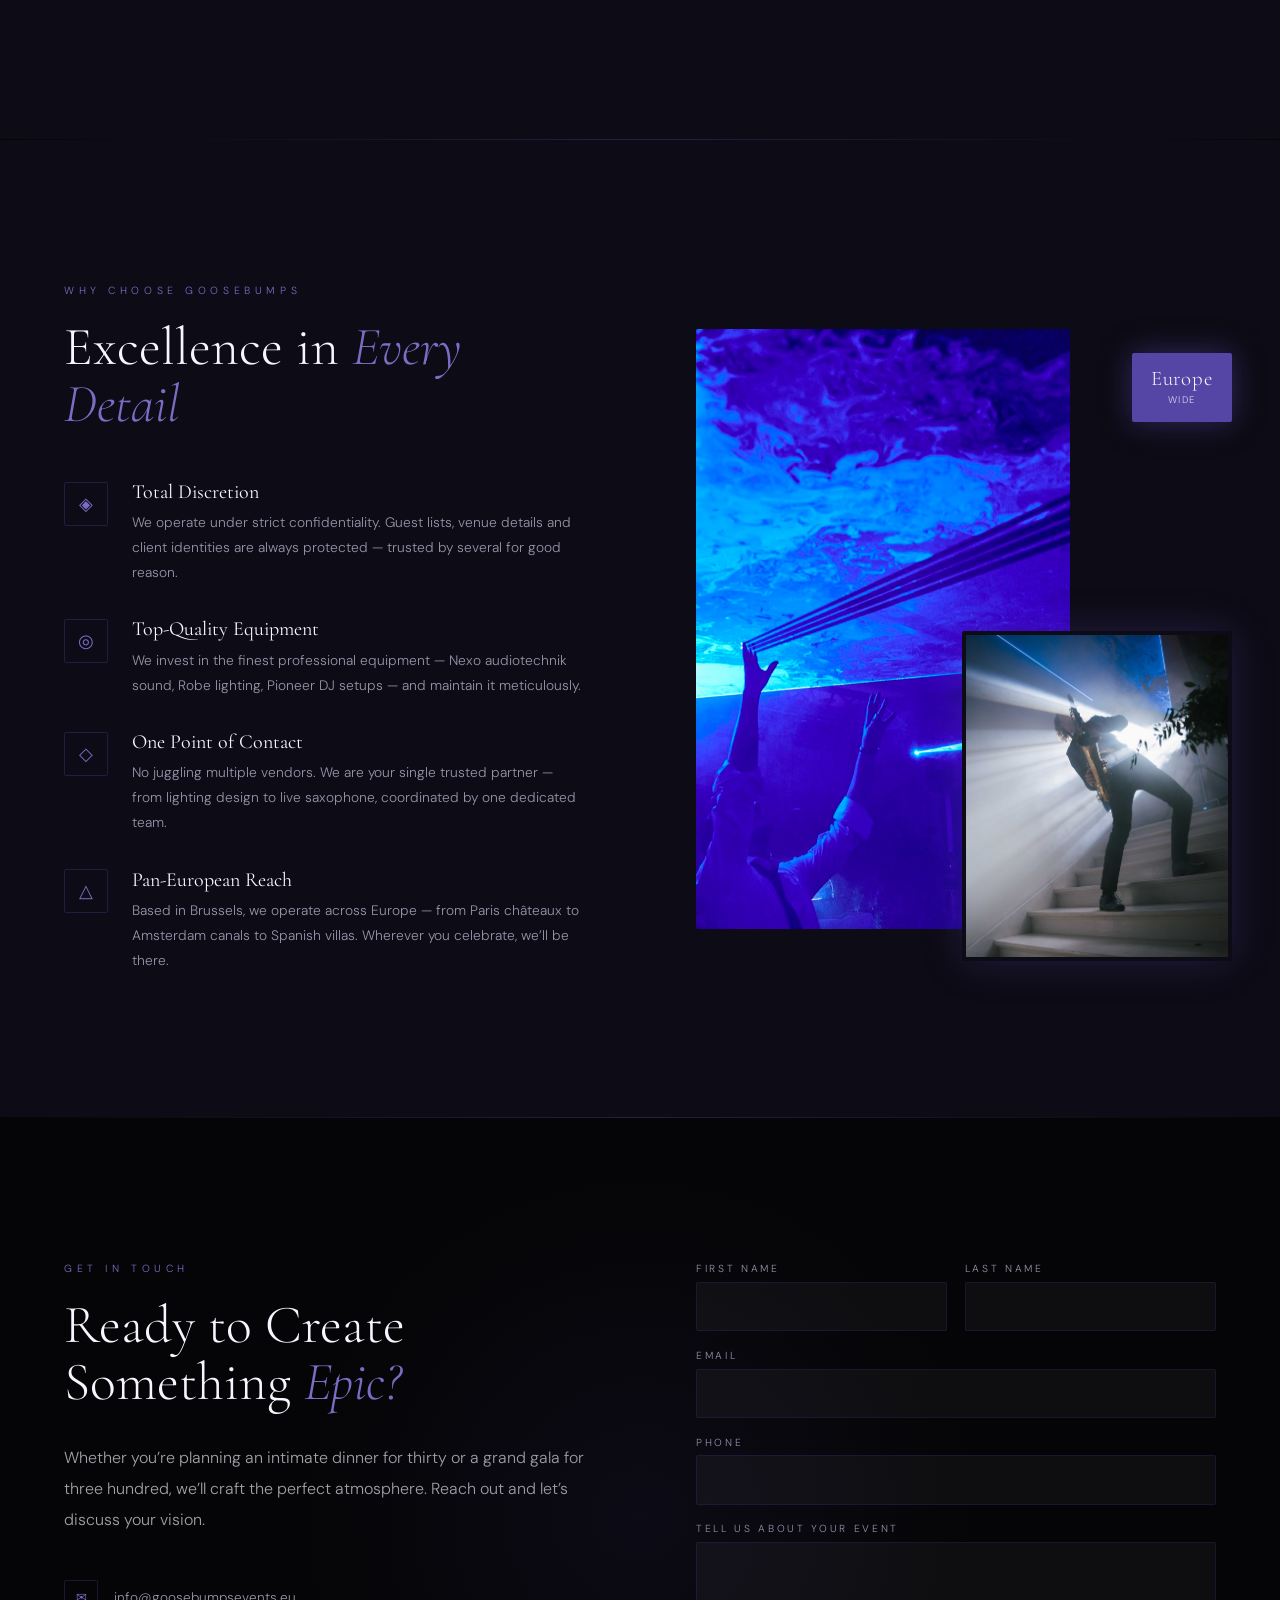
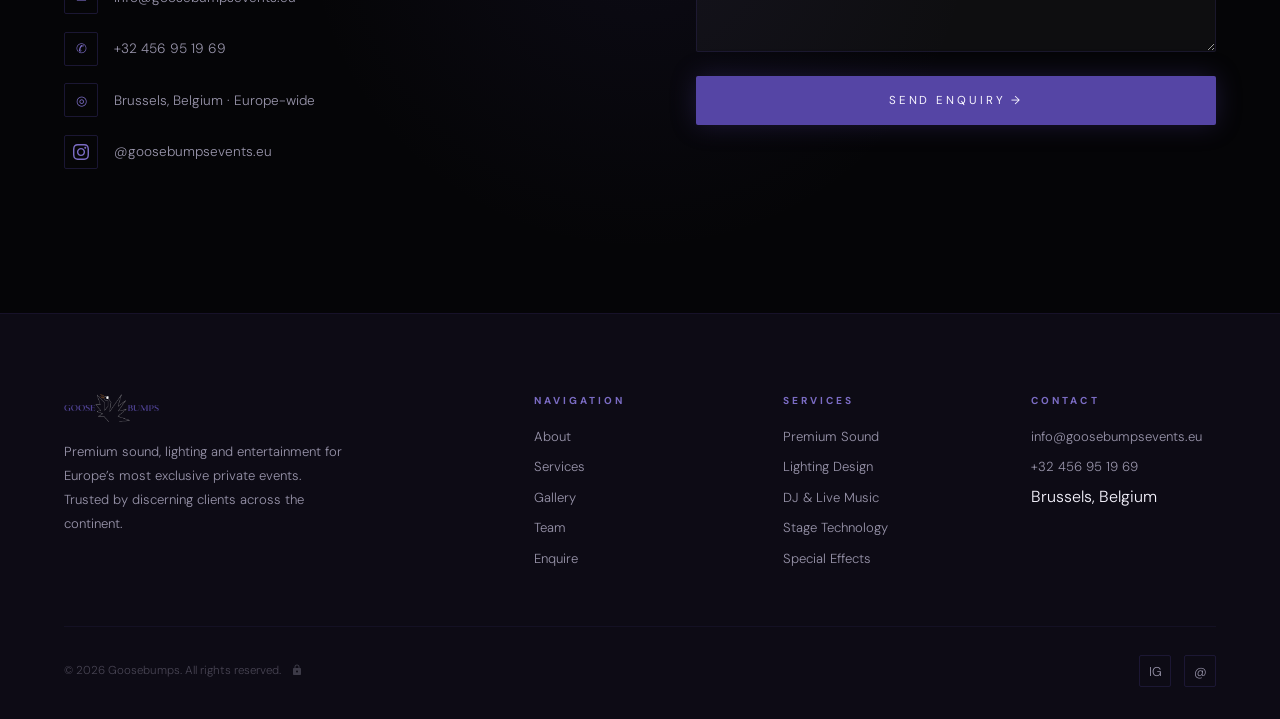
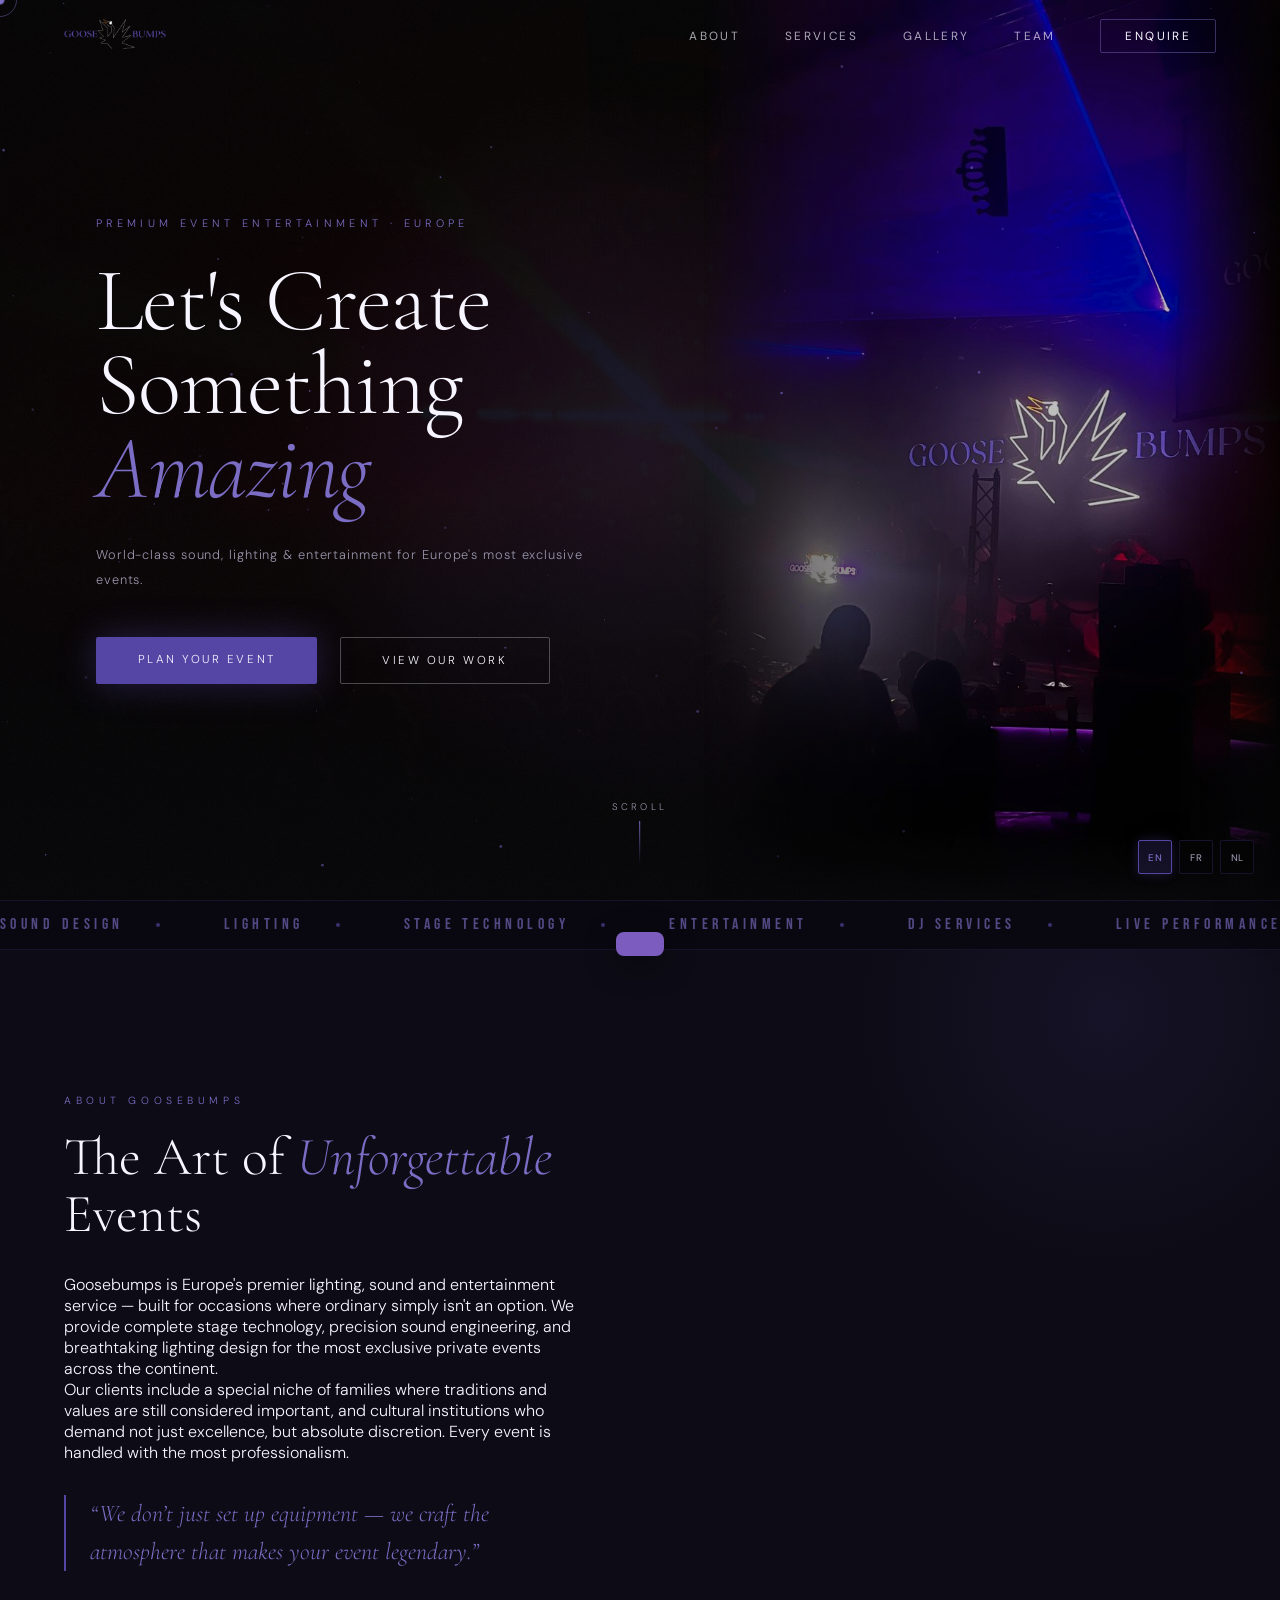
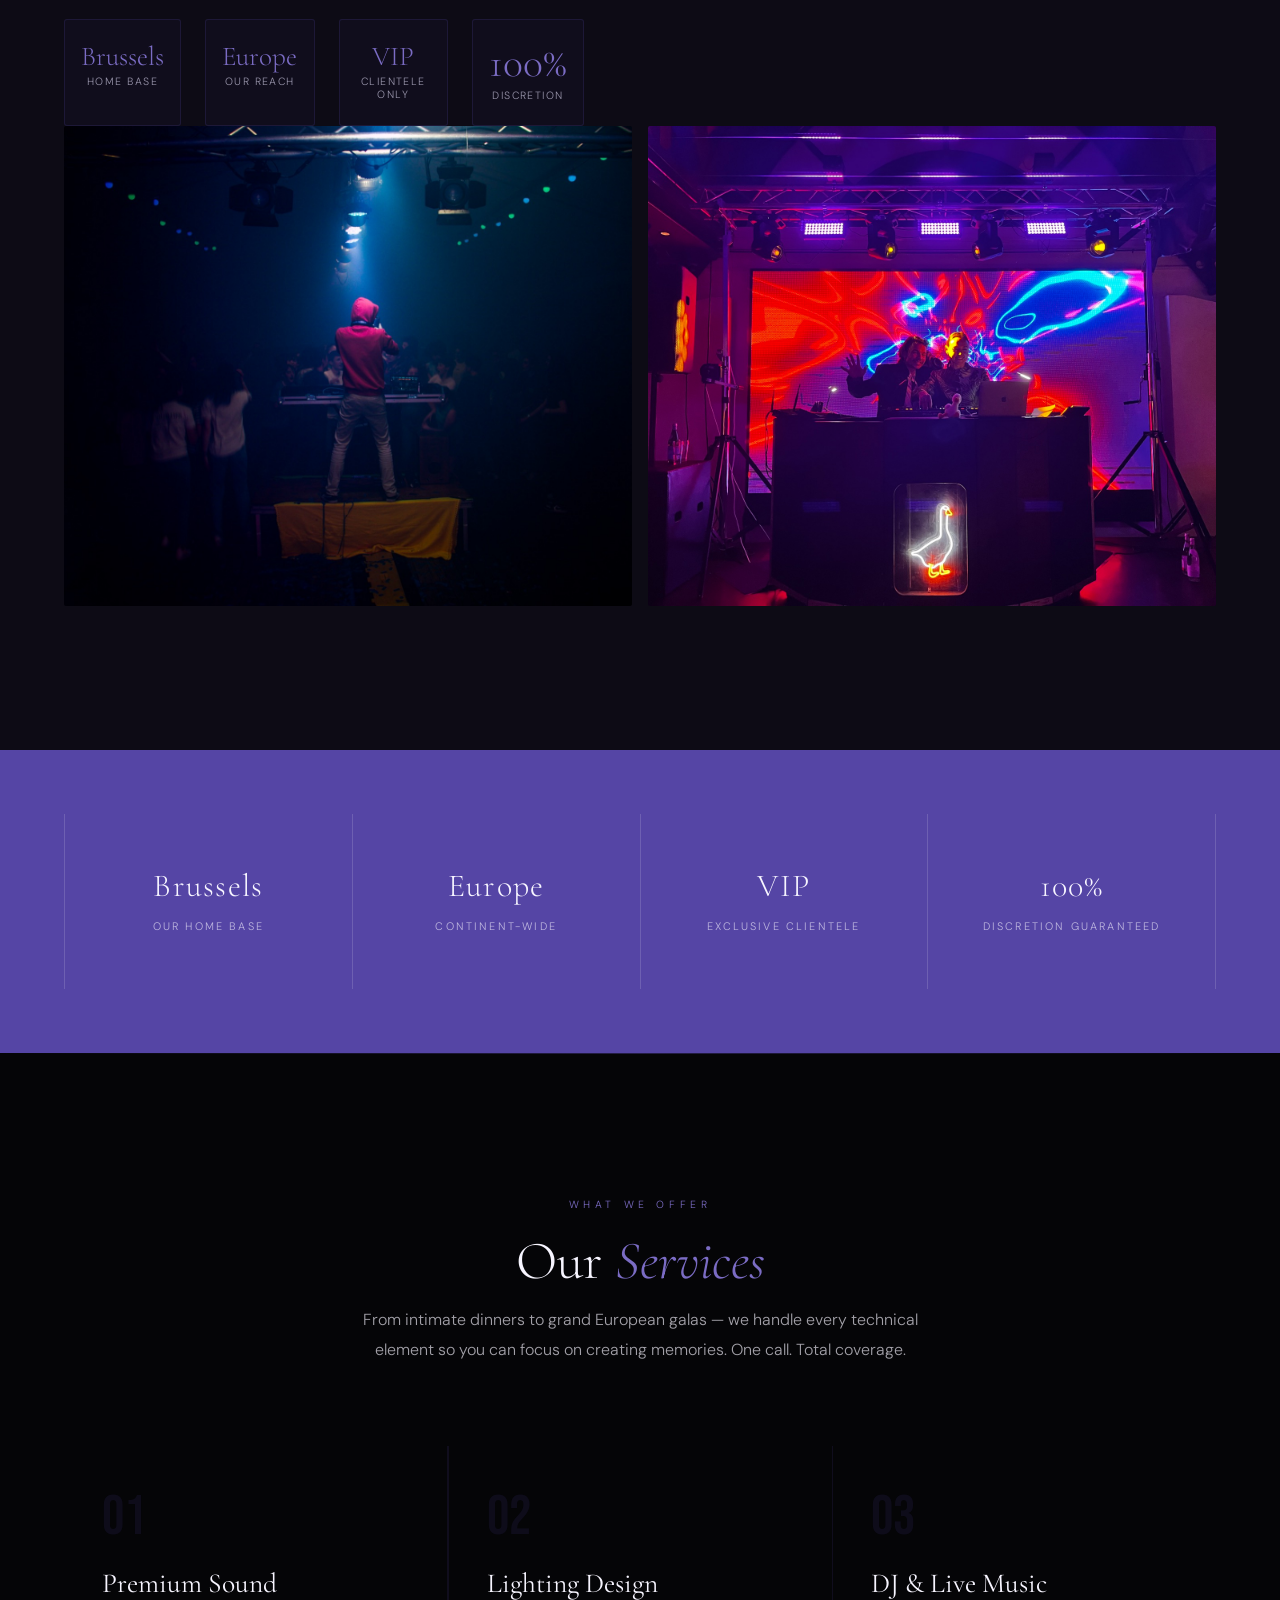
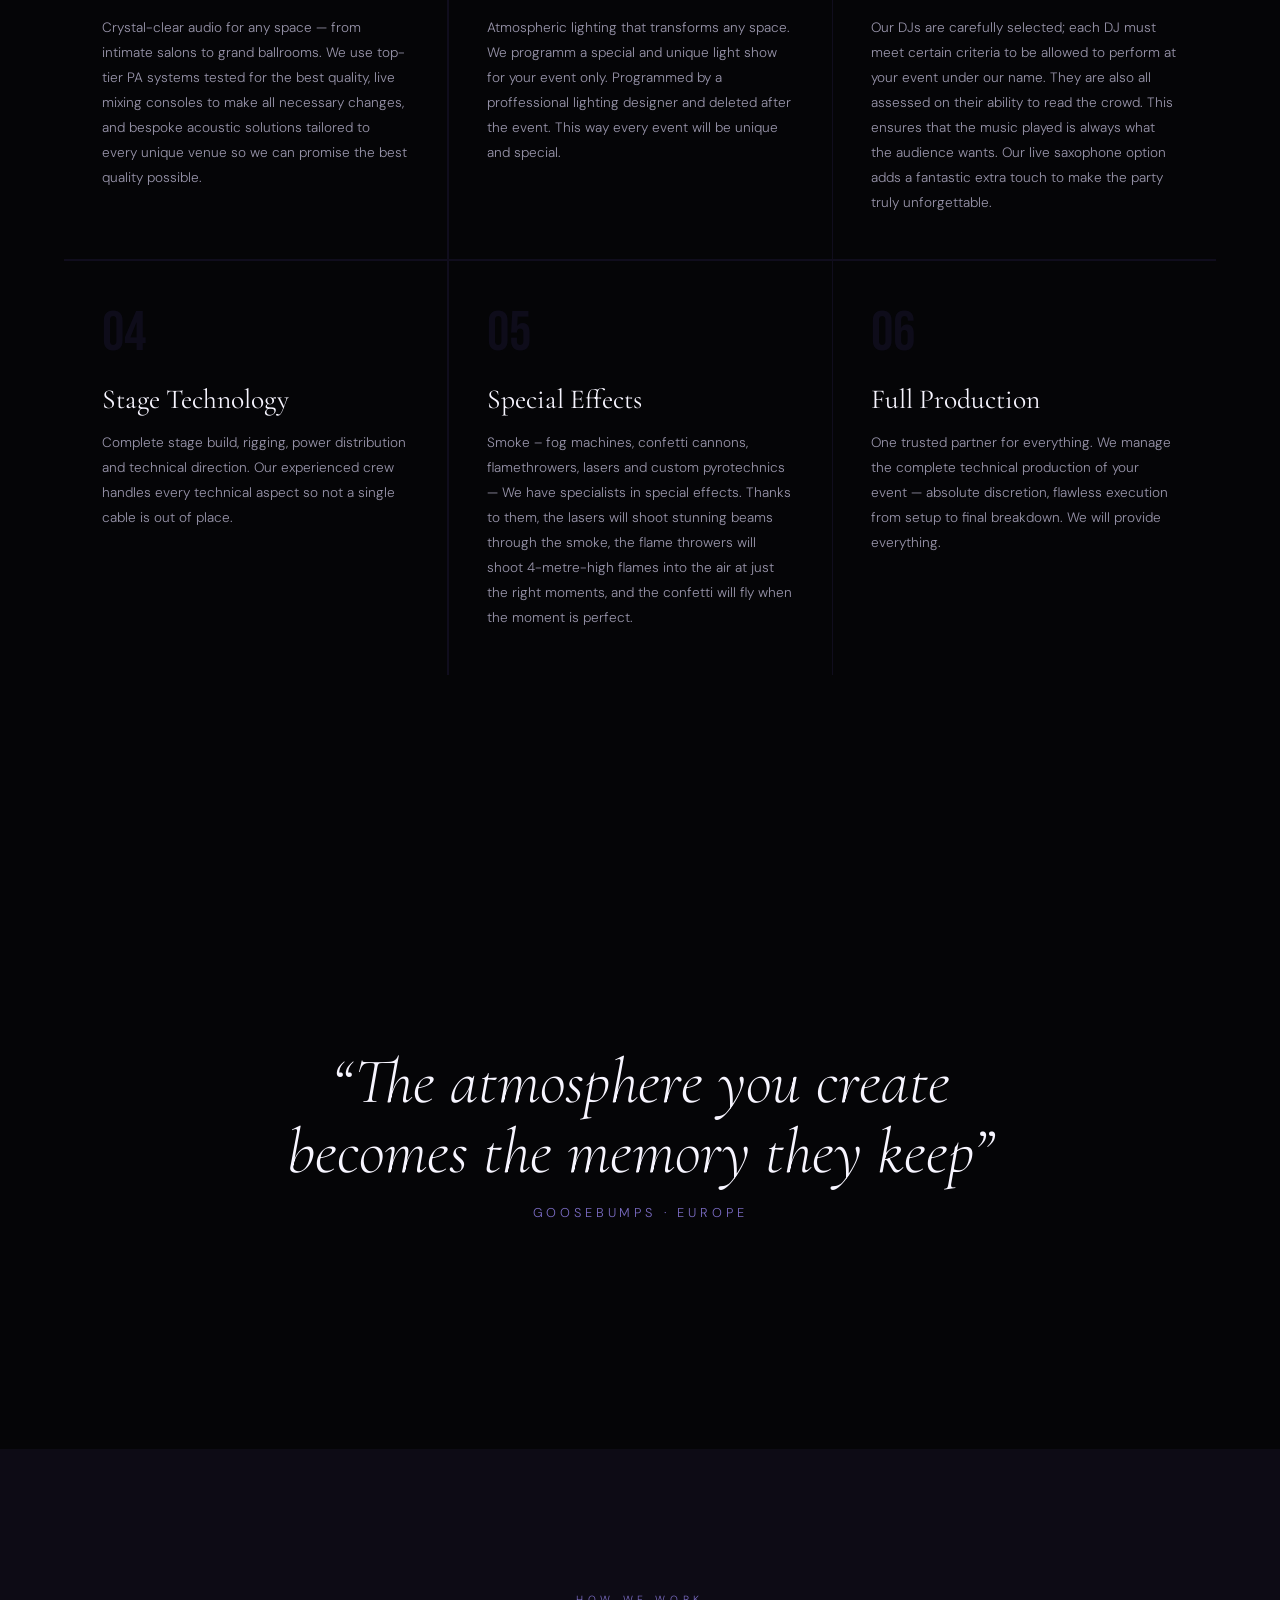
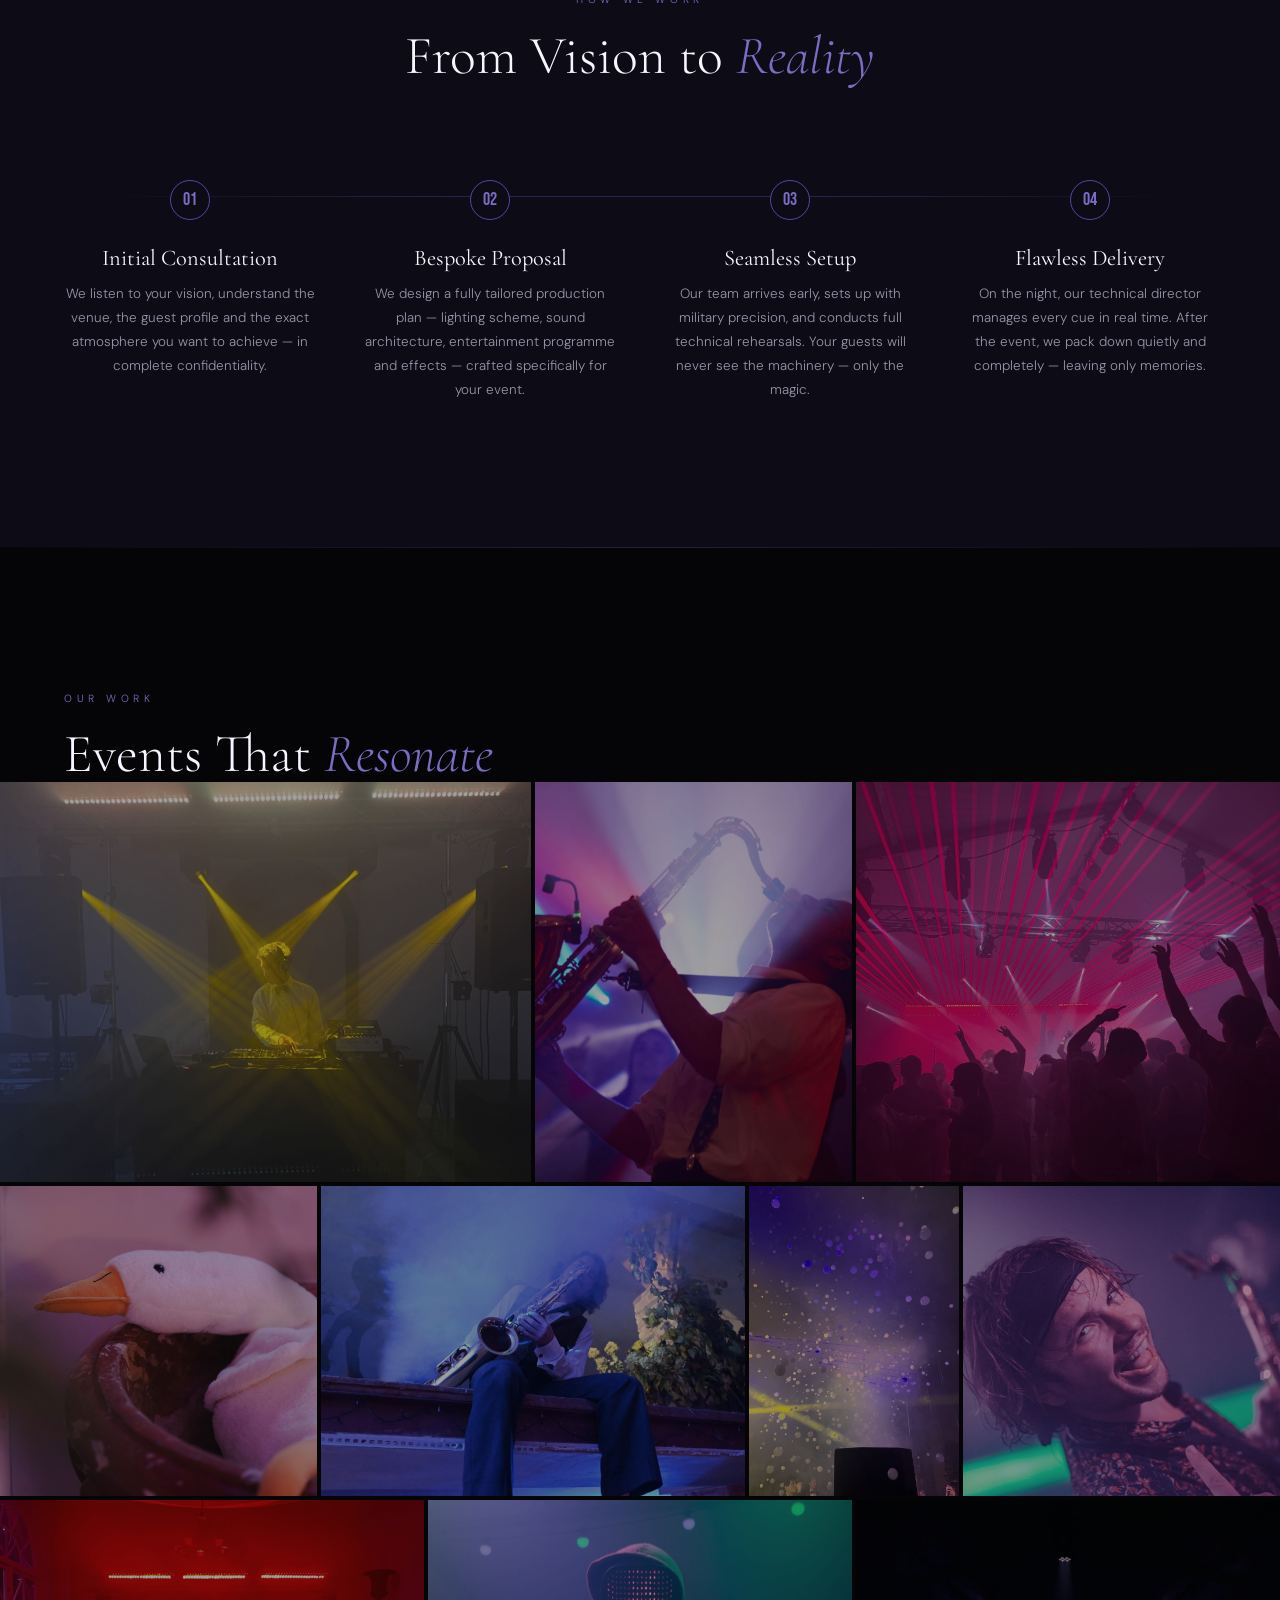
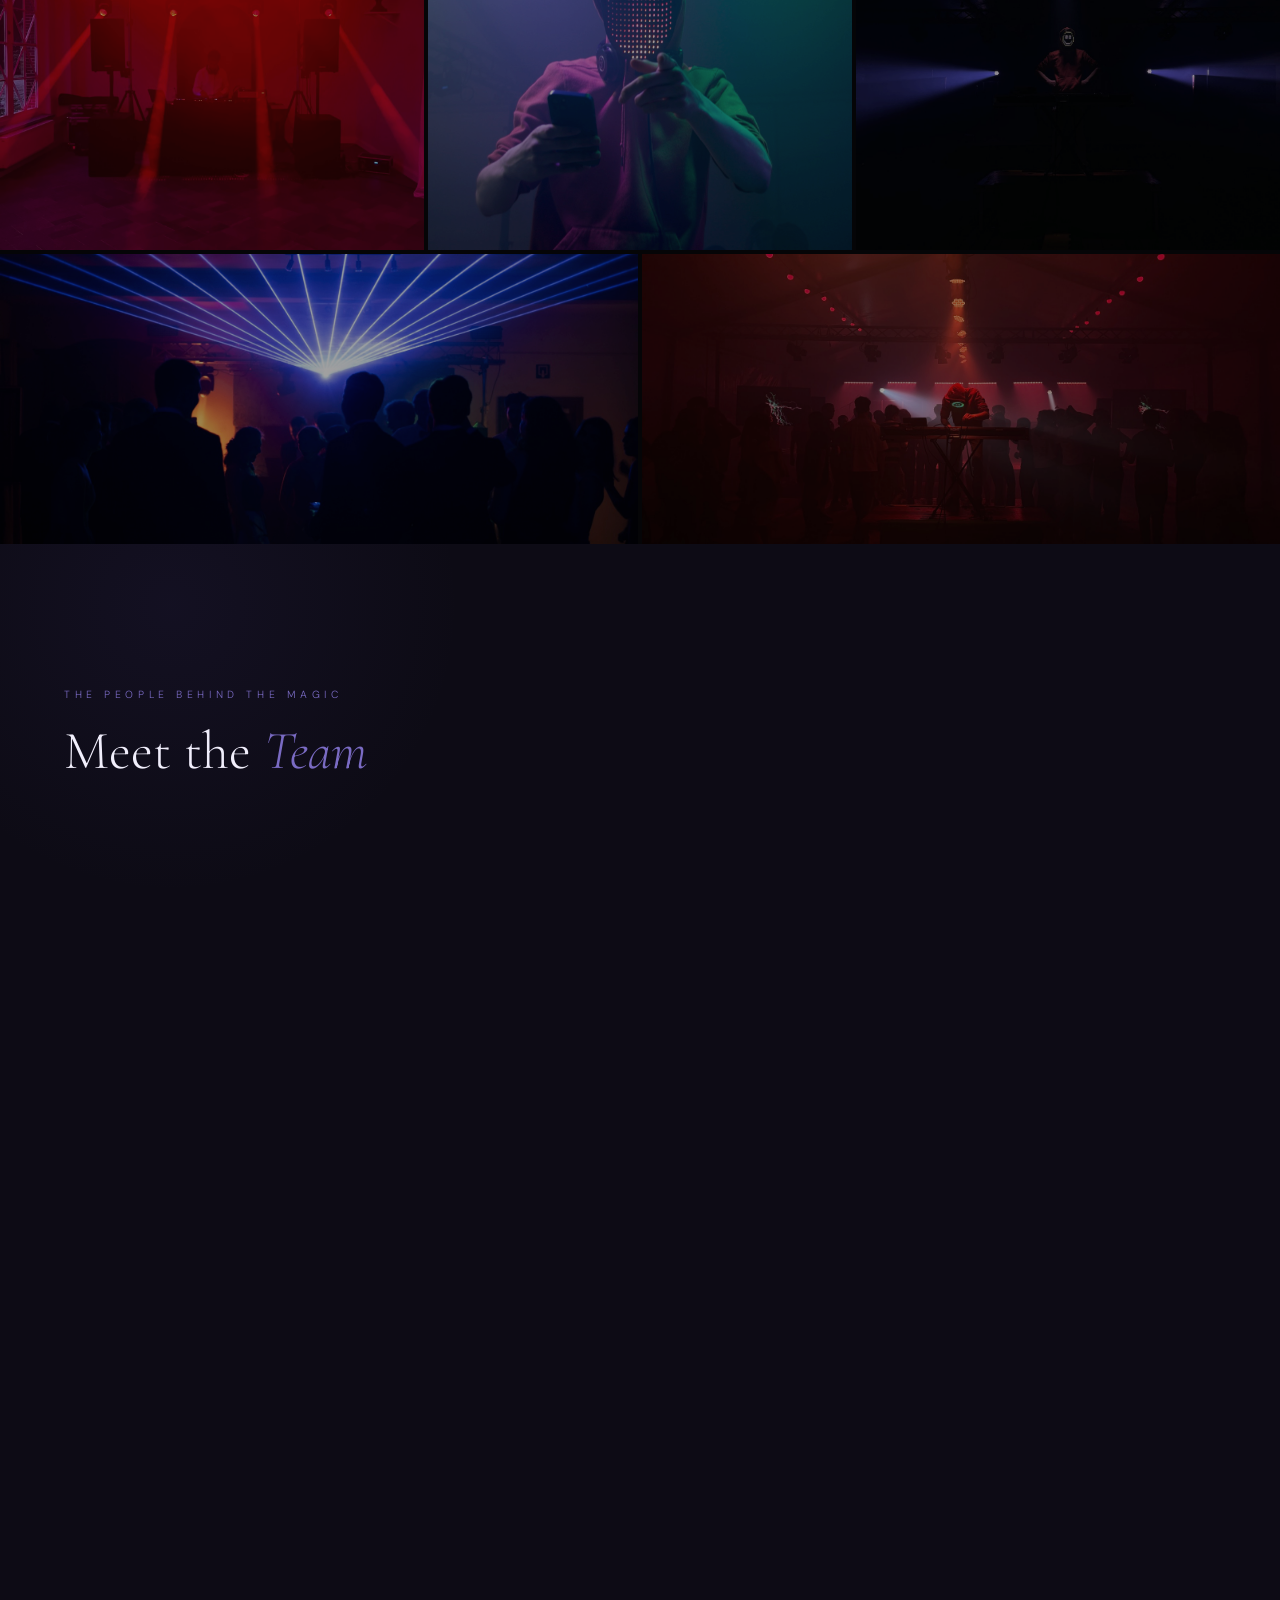
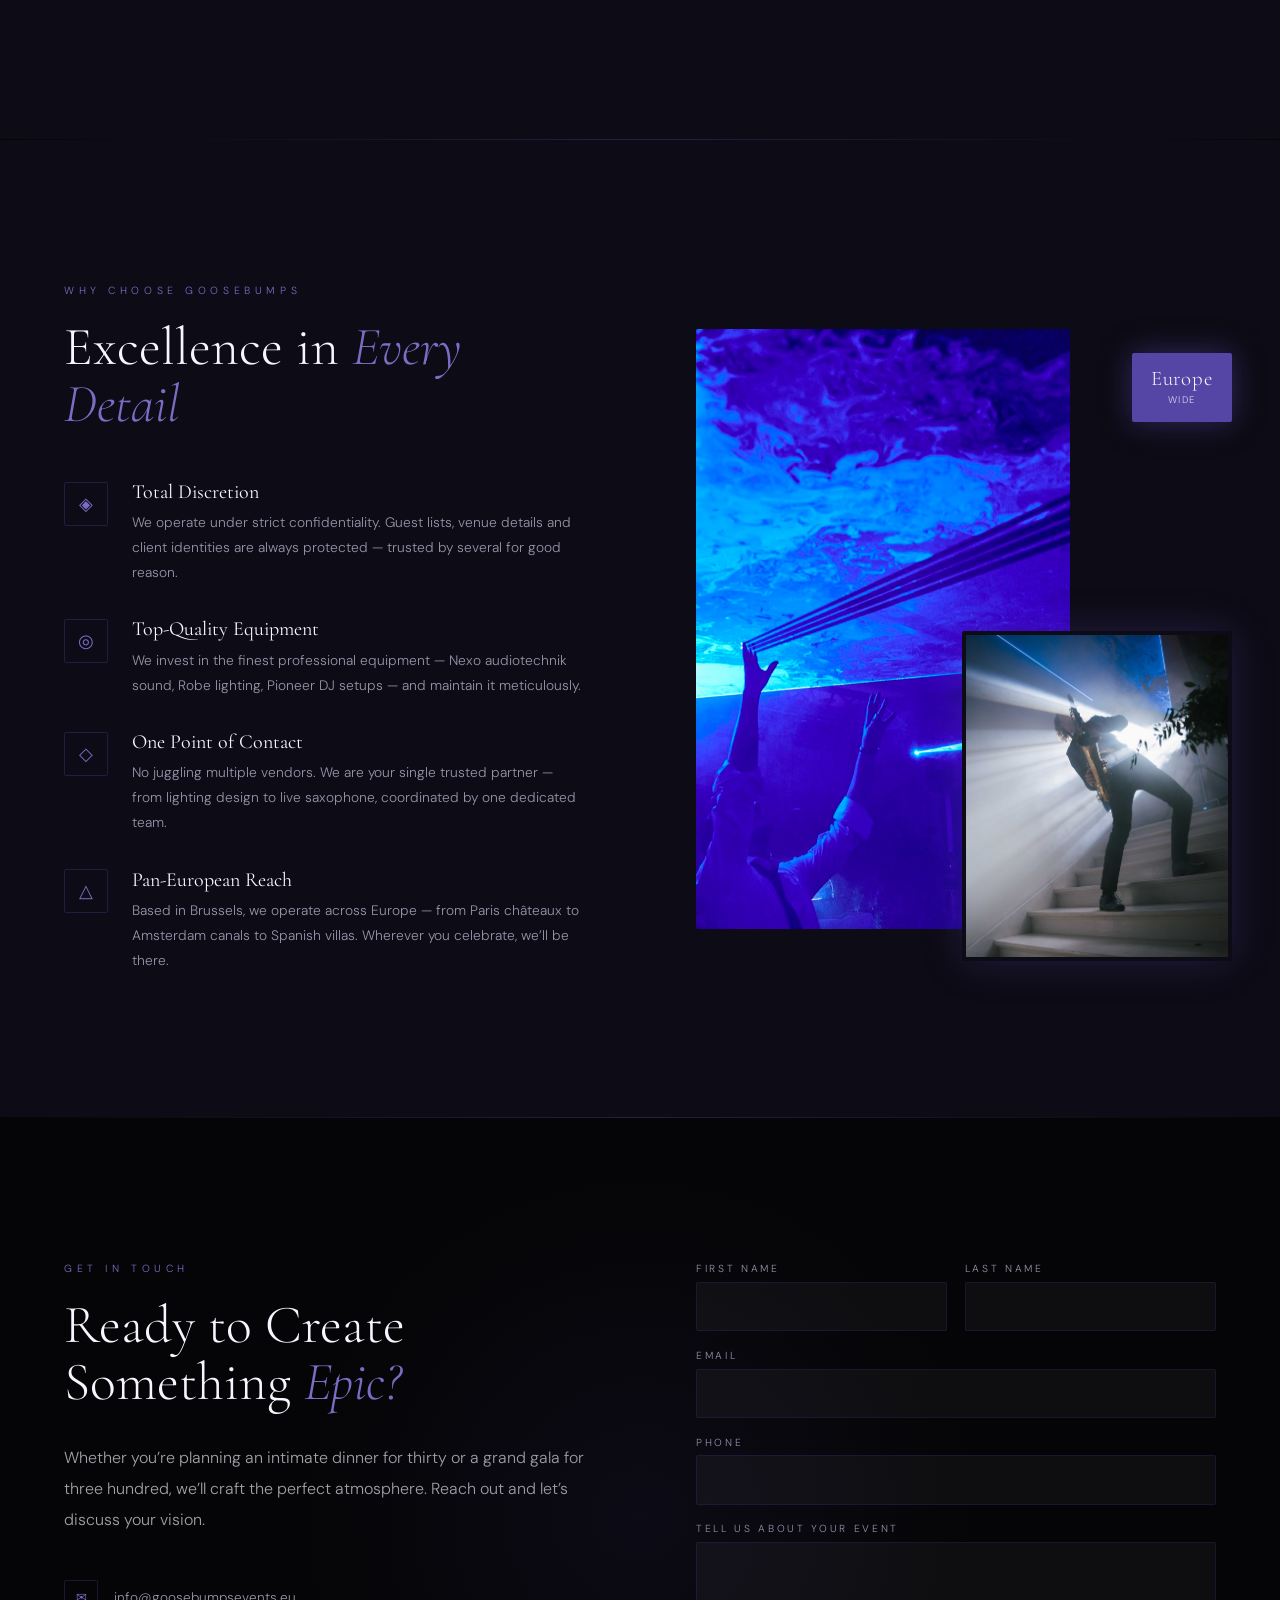
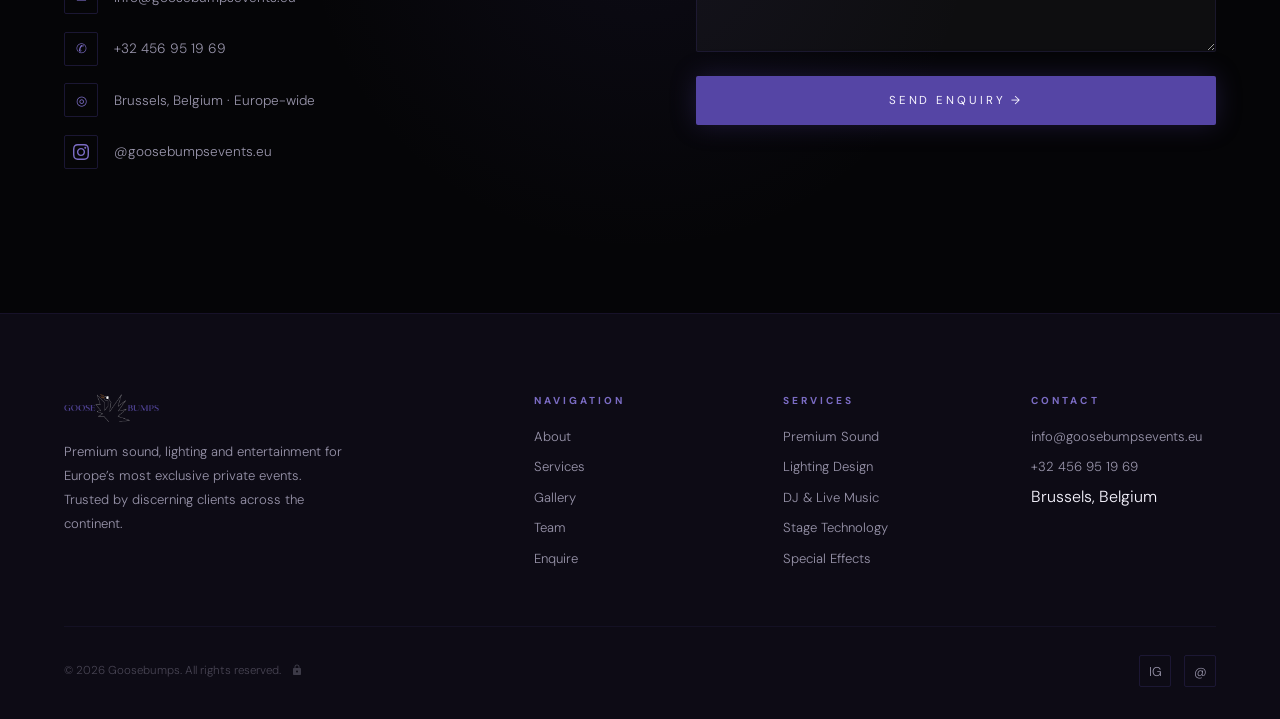
